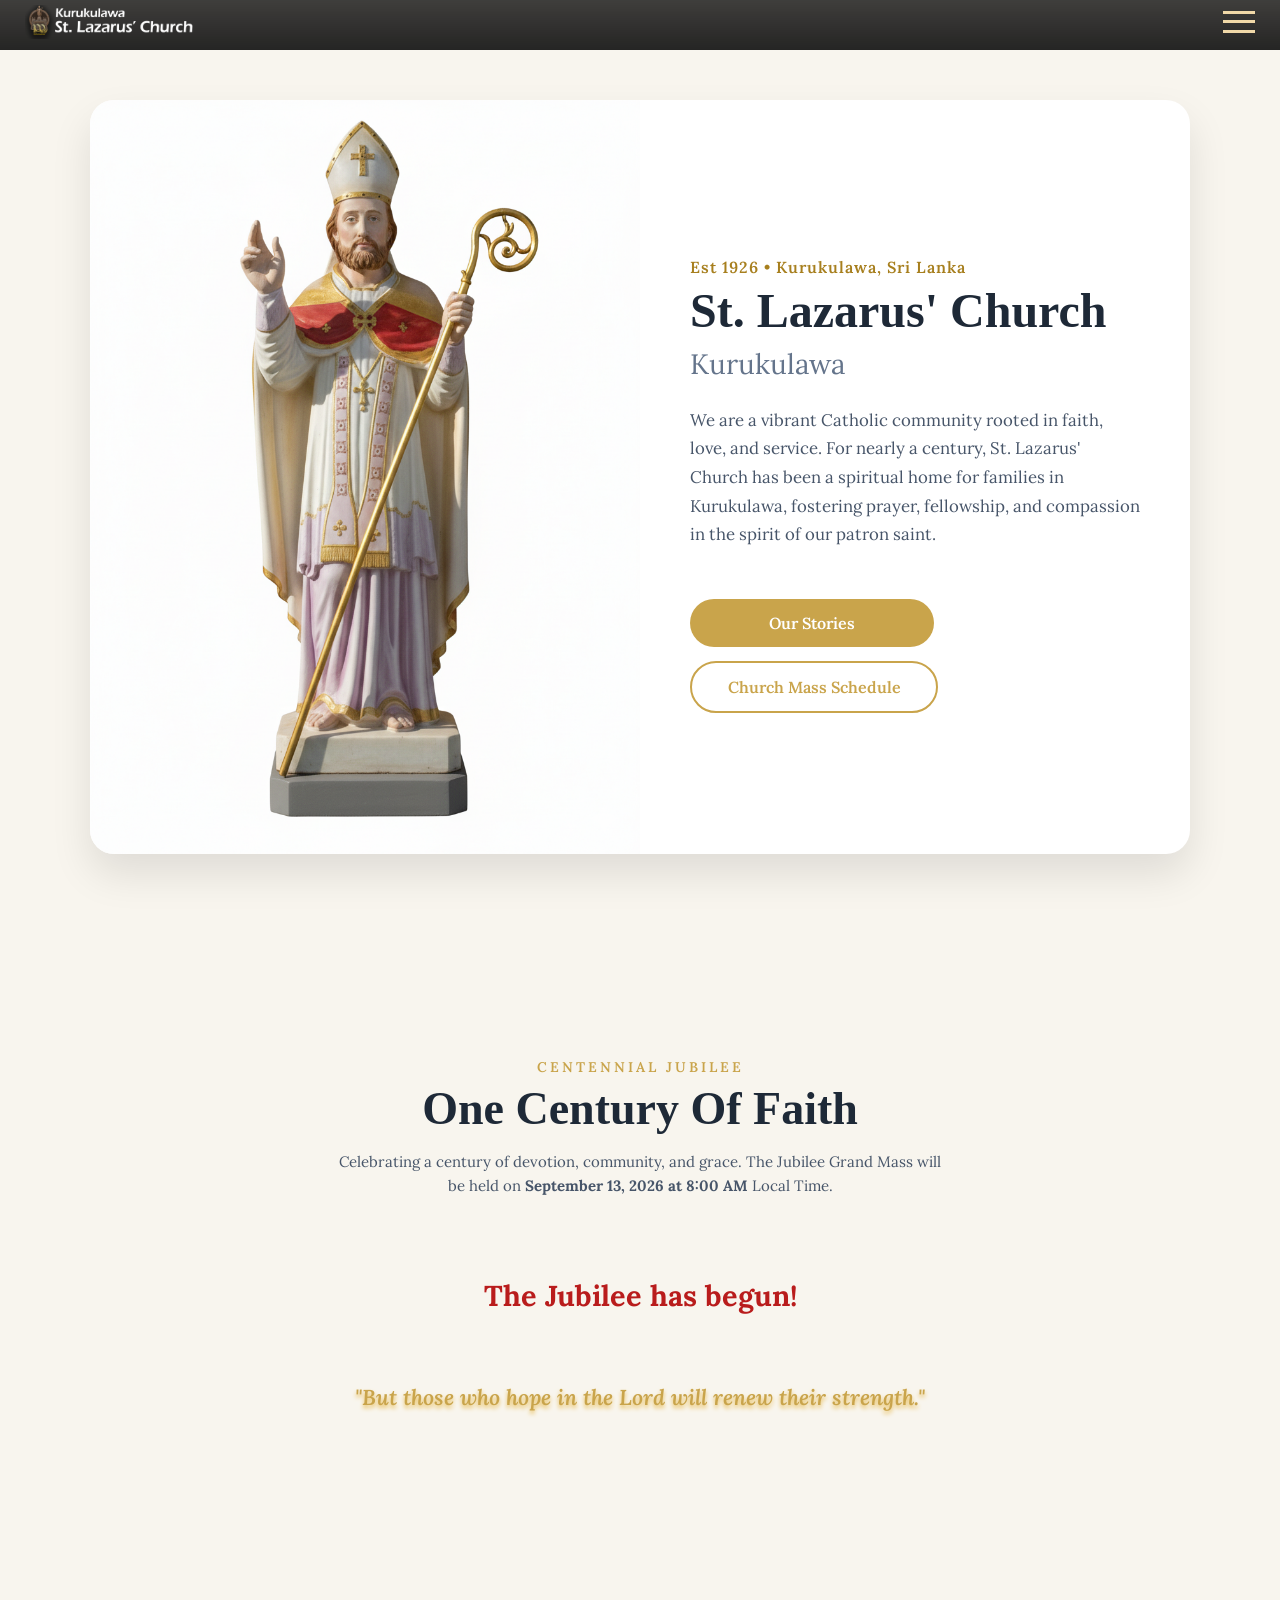
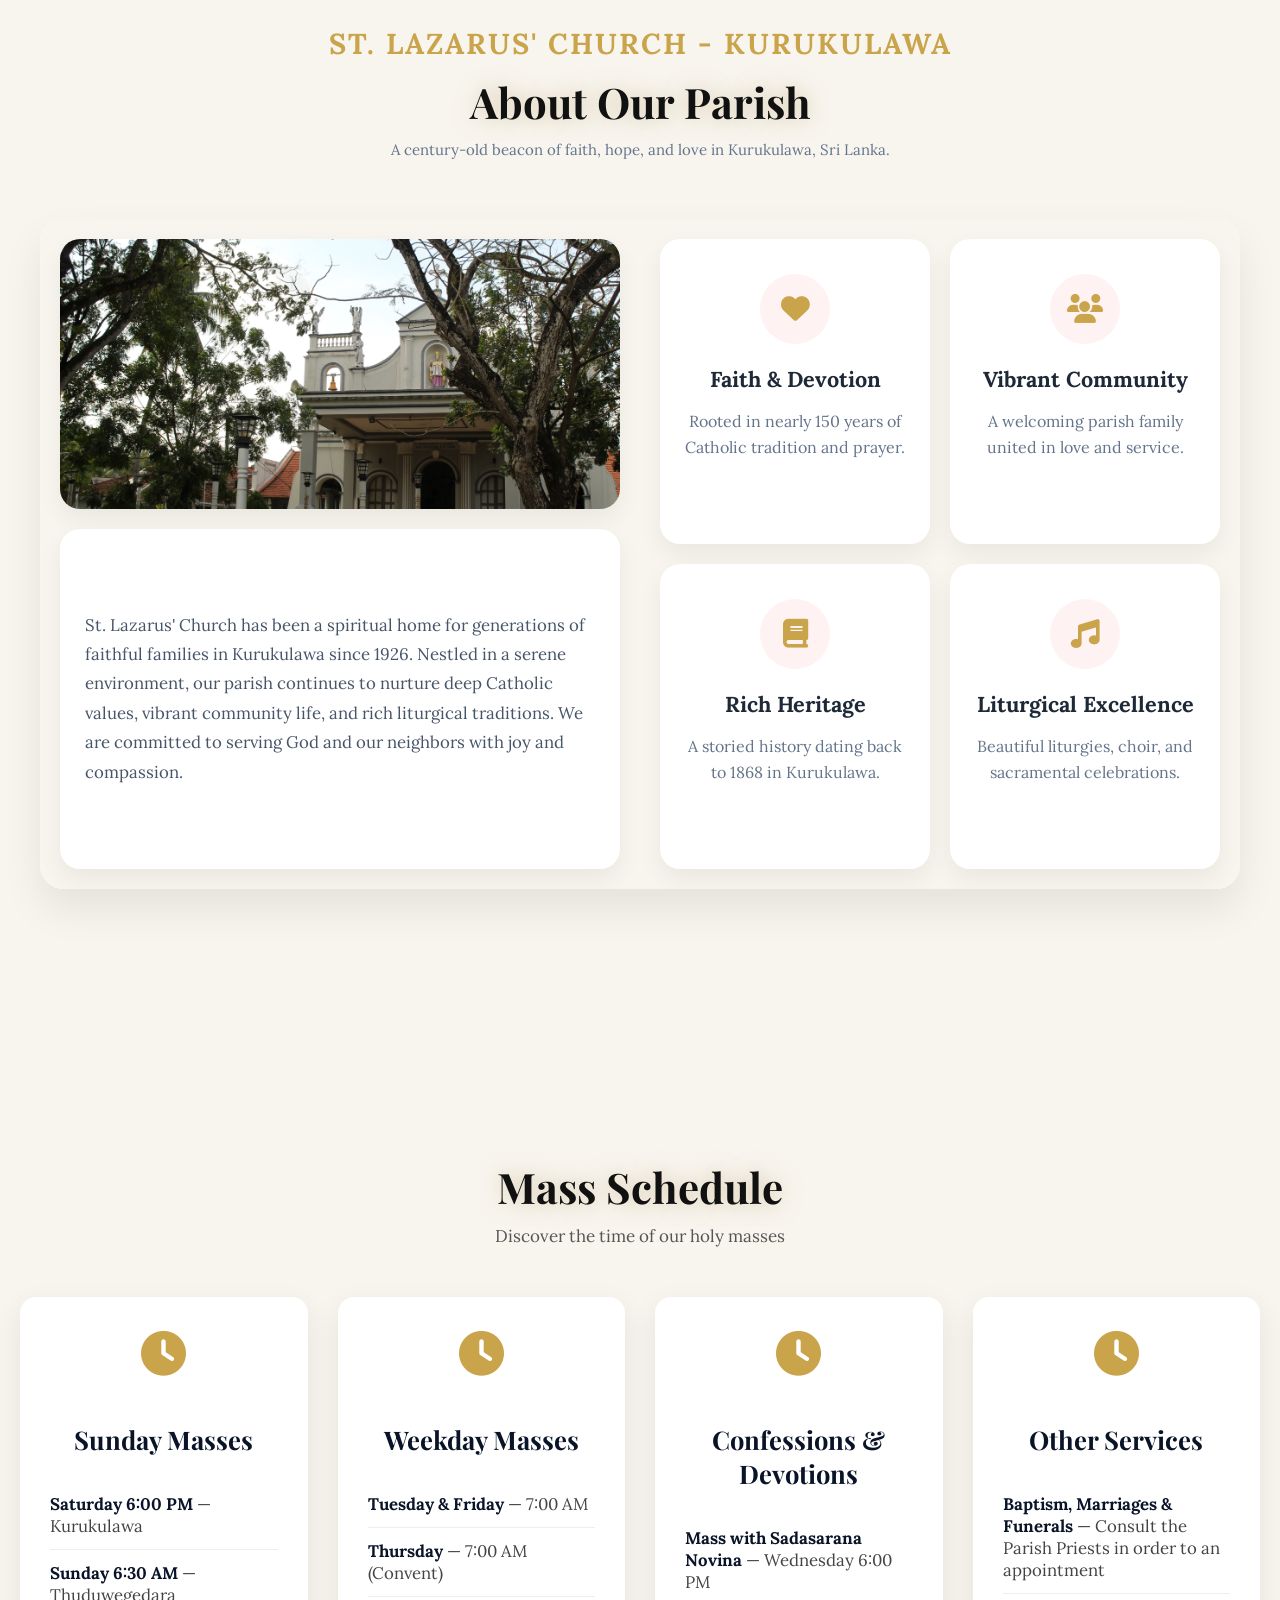
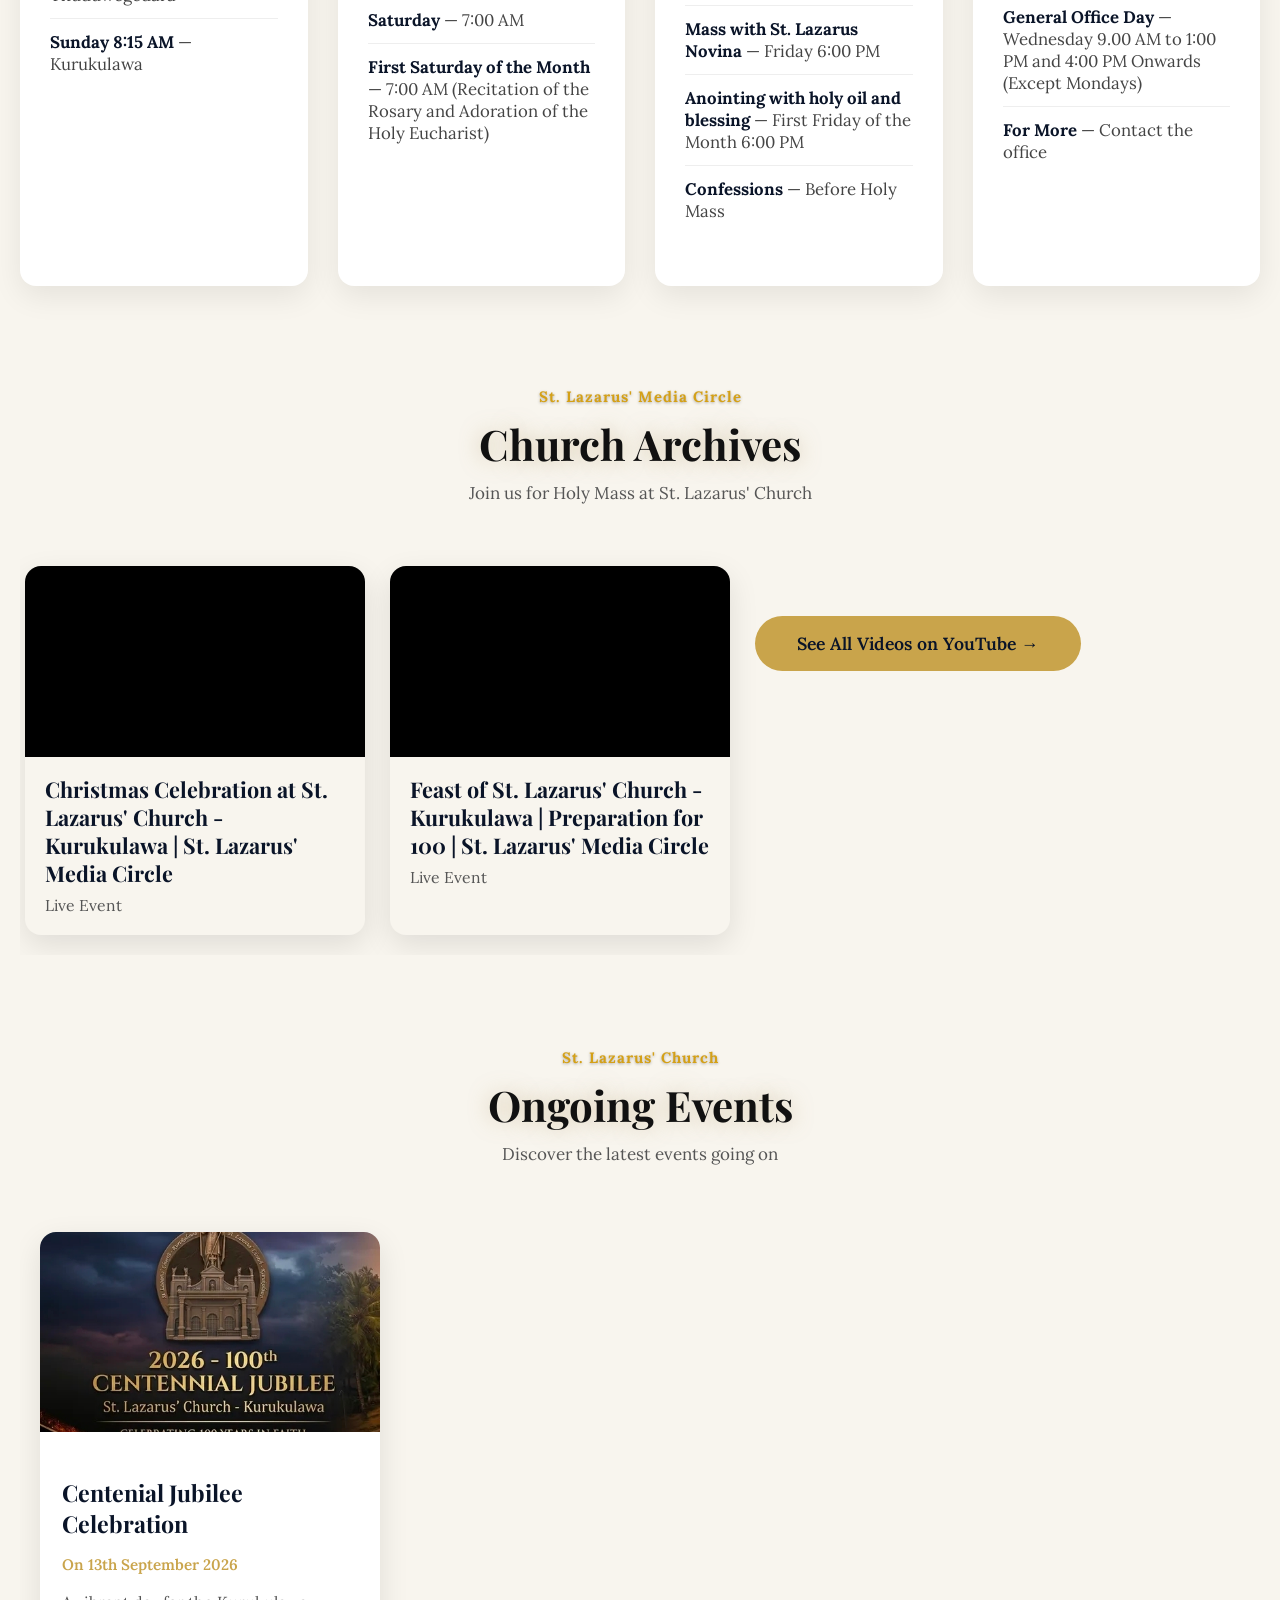
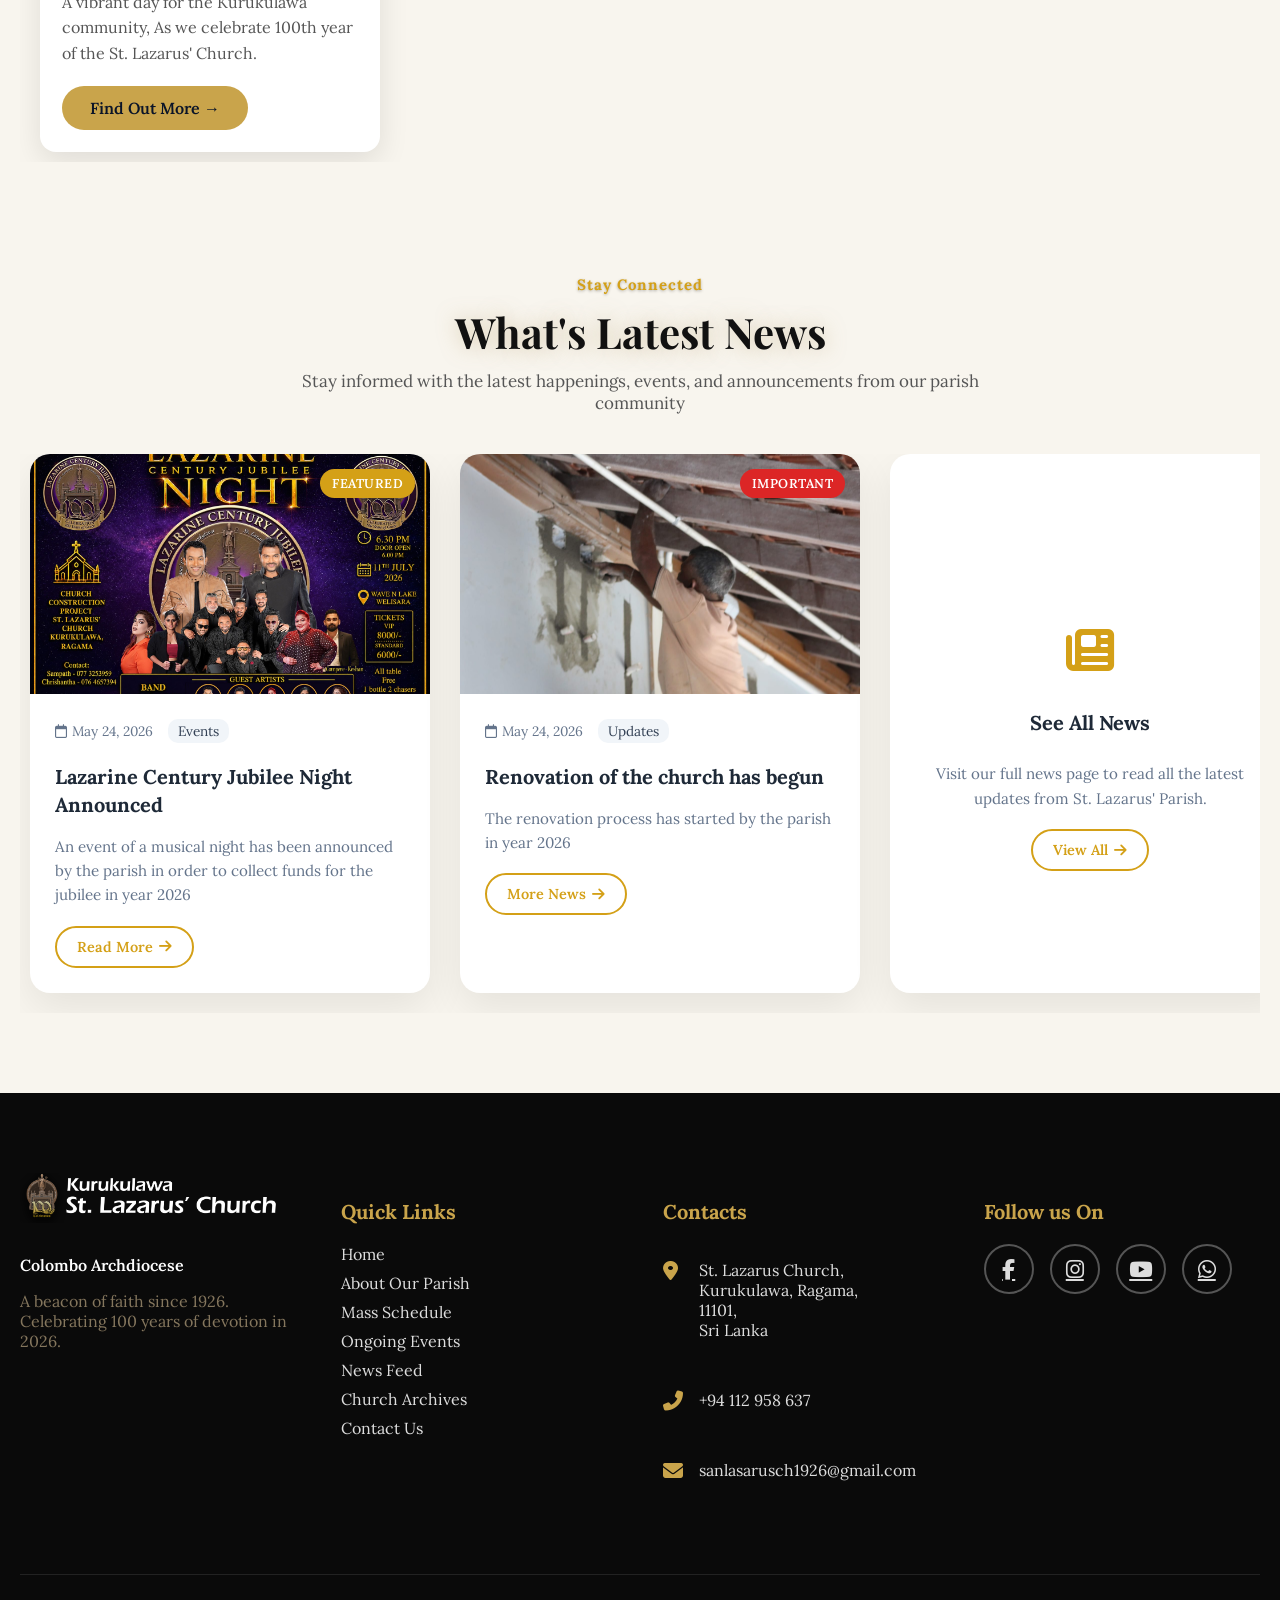
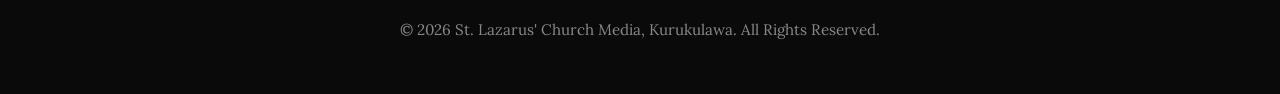
==== index.html @ 4f3ee1c9 "Add files via upload" ====
<!doctype html>
<html lang="en">

<head>
    <meta charset="UTF-8">
    <meta name="viewport" content="width=device-width, initial-scale=1.0">
    <meta name="description"
        content="Catholic parish located in Kurukulawa, Ragama, Sri Lanka, under the Archdiocese of Colombo. Dedicated to St. Lazarus.">
    <title>St. Lazarus' Church - Kurukulawa</title>

    <link rel="stylesheet" href="https://cdnjs.cloudflare.com/ajax/libs/font-awesome/6.6.0/css/all.min.css">
    <link rel="preconnect" href="https://fonts.googleapis.com">
    <link rel="preconnect" href="https://fonts.gstatic.com" crossorigin>
    <link
        href="https://fonts.googleapis.com/css2?family=Playfair+Display:wght@400;500;600;700;800&family=Lora:wght@400;500;600;700&display=swap"
        rel="stylesheet">
    <link href="https://db.onlinewebfonts.com/c/457055c70a9c98aa64002f05d6652edc?family=ITC+Eras+Demi" rel="stylesheet">
    <link rel="stylesheet" href="CSS/essential-style.css">
    <link rel="stylesheet" href="CSS/index-style.css">
    <link rel="stylesheet" href="CSS/countdown-style.css">
    <link rel="icon" type="image/png" href="Assets/Essentials/Jubilee-logo.png">
</head>

<body>
    <!-- HEADER -->
    <div class="heads-up">
        <div class="div1">
            <img src="Assets/Essentials/CLI-logo-b.png" alt="St. Lazarus Church" class="title-logo">
        </div>
        <div class="div2"></div>
        <div class="div3">
            <button class="hamburger" id="hamburger-btn" aria-label="Toggle Menu">
                <span class="bar"></span>
                <span class="bar"></span>
                <span class="bar"></span>
            </button>
        </div>
        <div class="div4"></div>
    </div>

    <!-- MOBILE MENU -->
    <div class="mobile-menu" id="mobile-menu">
        <div class="menu-header">
            <img src="Assets/Essentials/CLI-logo-b.png" alt="St. Lazarus Church" class="menu-logo">
            <button class="close-btn" id="close-btn">X</button>
        </div>

        <nav class="menu-nav">
            <ul>
                <li><a href="index.html">Home</a></li>
                <li><a href="Aww Site Error.html">Jubilee Site</a></li>
                <li><a href="history.html">Our Stories</a></li>
                <li><a href="priests.html">Our Priests</a></li>
                <li><a href="societies.html">Our Societies</a></li>
                <li><a href="gallery.html">Church Gallery</a></li>
                <li><a href="news.html">Church News</a></li>
                <li><a href="contact-us.html">Contact Us</a></li>
                <li><a href="Aww Site Error.html">Comming Soon</a></li>
                <li><a href="Aww Site Error.html">Support Us</a></li>
            </ul>
        </nav>

        <div class="menu-footer">
            <a href="donation.html" class="menu-donate-btn">Donations</a>
        </div>>
    </div>

    <!--=================================Site Introduction===========================-->
    <section class="intro-section">
        <div class="intro-container">

            <div class="intro-card">

                <!-- Image -->
                <div class="intro-image">
                    <img src="Assets/Home/st-laz-of-bethany.jpg" alt="St. Lazarus of Bethany" id="lazarus-image">
                </div>

                <!-- Content -->
                <div class="intro-content">
                    <div class="church-info">
                        <p class="est">Est 1926 • Kurukulawa, Sri Lanka</p>
                        <h1 class="church-name">St. Lazarus' Church</h1>
                        <p class="location">Kurukulawa</p>

                        <div class="description">
                            <p>
                                We are a vibrant Catholic community rooted in faith, love, and service.
                                For nearly a century, St. Lazarus' Church has been a spiritual home for
                                families in Kurukulawa, fostering prayer, fellowship, and compassion in
                                the spirit of our patron saint.
                            </p>
                        </div>

                        <!-- Buttons -->
                        <div class="intro-buttons">
                            <a href="history.html" class="btn primary">Our Stories</a>
                            <a href="#mass-schedule-Time" class="btn secondary">Church Mass Schedule</a>
                        </div>
                    </div>
                </div>
            </div>
        </div>
    </section>

    <!--=================================Index-Jubilee-Countdown===========================-->
    <section class="jubilee-countdown">
        <div class="countdown-container">

            <div class="countdown-header">
                <p class="centennial">CENTENNIAL JUBILEE</p>
                <h2 class="main-title">One Century Of Faith</h2>
                <p class="description">
                    Celebrating a century of devotion, community, and grace.
                    The Jubilee Grand Mass will be held on <strong>September 13, 2026 at 8:00 AM</strong> Local
                    Time.
                </p>
            </div>

            <!-- Countdown -->
            <div class="countdown-timer" id="countdown">
                <div class="time-block">
                    <div class="number" id="days">00</div>
                    <p class="label">Days</p>
                </div>

                <div class="time-block">
                    <div class="number" id="hours">00</div>
                    <p class="label">Hours</p>
                </div>

                <div class="time-block">
                    <div class="number" id="minutes">00</div>
                    <p class="label">Minutes</p>
                </div>

                <div class="time-block">
                    <div class="number" id="seconds">00</div>
                    <p class="label">Seconds</p>
                </div>
            </div>

            <div class="pray-text">
                "But those who hope in the Lord will renew their strength."
            </div>

        </div>
    </section>

    <!--=============================================About Our Church Sector============================-->
    <section class="about-parish">
        <div class="about-container">

            <!-- Section Header -->
            <div class="section-header">
                <h1 class="main-church-title">ST. LAZARUS' CHURCH - KURUKULAWA</h1>
                <h2 class="section-title">About Our Parish</h2>
                <p class="section-desc">
                    A century-old beacon of faith, hope, and love in Kurukulawa, Sri Lanka.
                </p>
            </div>

            <!-- Main Content Card - Reverted to clean layout: image+desc left, 2x2 features right -->
            <div class="main-content-card" id="mainContentCard">
                <!-- Left Column: Image + Description -->
                <div class="about-left-column">
                    <!-- Image -->
                    <div class="about-image">
                        <img src="Assets/Home/About-Our-Parish-main-card.JPG" alt="St. Lazarus' Church Kurukulawa"
                            id="about-image">
                    </div>
                    <!-- Text Content -->
                    <div class="about-text">
                        <p>
                            St. Lazarus' Church has been a spiritual home for generations of faithful families
                            in Kurukulawa since 1926. Nestled in a serene environment, our parish continues to
                            nurture deep Catholic values, vibrant community life, and rich liturgical traditions.
                            We are committed to serving God and our neighbors with joy and compassion.
                        </p>
                    </div>
                </div>

                <!-- Right Column: 2x2 Grid of Feature Cards -->
                <div class="about-features-grid">
                    <div class="feature-card">
                        <div class="icon-circle"><i class="fas fa-heart"></i></div>
                        <h3>Faith & Devotion</h3>
                        <p>Rooted in nearly 150 years of Catholic tradition and prayer.</p>
                    </div>

                    <div class="feature-card">
                        <div class="icon-circle"><i class="fas fa-users"></i></div>
                        <h3>Vibrant Community</h3>
                        <p>A welcoming parish family united in love and service.</p>
                    </div>

                    <div class="feature-card">
                        <div class="icon-circle"><i class="fas fa-book"></i></div>
                        <h3>Rich Heritage</h3>
                        <p>A storied history dating back to 1868 in Kurukulawa.</p>
                    </div>

                    <div class="feature-card">
                        <div class="icon-circle"><i class="fas fa-music"></i></div>
                        <h3>Liturgical Excellence</h3>
                        <p>Beautiful liturgies, choir, and sacramental celebrations.</p>
                    </div>
                </div>
            </div>

        </div>
    </section>

    <!--=========================Mass Schedule Sector==========================-->
    <section class="mass-schedule-title" id="mass-schedule-Time">
        <div class="container">
            <span class="church-name-tag"></span>
            <h2 class="section-title">Mass Schedule</h2>
            <p class="section-subtitle">Discover the time of our holy masses</p>
        </div>
    </section>

    <section class="mass-schedule-section" id="mass-schedule">
        <div class="container">

            <div class="mass-grid">

                <!-- Sunday Masses -->
                <div class="mass-card">
                    <i class="fas fa-clock clock-icon"></i>
                    <h3>Sunday Masses</h3>
                    <ul class="mass-times">
                        <li><strong>Saturday 6:00 PM</strong> — Kurukulawa</li>
                        <li><strong>Sunday 6:30 AM</strong> — Thuduwegedara</li>
                        <li><strong>Sunday 8:15 AM</strong> — Kurukulawa</li>
                    </ul>
                </div>

                <!-- Weekday Masses -->
                <div class="mass-card">
                    <i class="fas fa-clock clock-icon"></i>
                    <h3>Weekday Masses</h3>
                    <ul class="mass-times">
                        <li><strong>Tuesday & Friday</strong> — 7:00 AM</li>
                        <li><strong>Thursday</strong> — 7:00 AM (Convent)</li>
                        <li><strong>Saturday</strong> — 7:00 AM </li>
                        <li><strong>First Saturday of the Month</strong> — 7:00 AM (Recitation of the Rosary and Adoration of the Holy Eucharist)</li>

                    </ul>
                </div>

                <!-- Confessions -->
                <div class="mass-card">
                    <i class="fas fa-clock clock-icon"></i>
                    <h3>Confessions &amp; Devotions</h3>
                    <ul class="mass-times">
                        <li><strong>Mass with Sadasarana Novina</strong> — Wednesday 6:00 PM</li>
                        <li><strong>Mass with St. Lazarus Novina</strong> — Friday 6:00 PM</li>
                        <li><strong>Anointing with holy oil and blessing</strong> — First Friday of the Month 6:00 PM</li>
                        <li><strong>Confessions</strong> — Before Holy Mass</li>
                    
                    </ul>
                </div>

                <!-- Other Services -->
                <div class="mass-card">
                    <i class="fas fa-clock clock-icon"></i>
                    <h3>Other Services</h3>
                    <ul class="mass-times">
                        <li><strong>Baptism, Marriages & Funerals</strong> — Consult the Parish Priests in order to an appointment</li>
                        <li><strong>General Office Day</strong> — Wednesday 9.00 AM to 1:00 PM and 4:00 PM Onwards (Except Mondays)</li>
                        <li><strong>For More</strong> — Contact the office</li>
                    </ul>
                </div>

            </div>
        </div>
    </section>


    <!--=========================Church Archives Sector==========================-->
    <section class="mass-media-archive" id="Media-Archive">
        <div class="container">
            <span class="lazmedia-brand">St. Lazarus' Media Circle</span>
            <h2 class="section-title">Church Archives</h2>
            <p class="section-subtitle">Join us for Holy Mass at St. Lazarus' Church</p>
        </div>
    </section>

    <section class="archives-section" id="church-archive-s">
        <div class="container">

            <div class="video-scroll-container">
                <div class="video-grid">

                    <!-- Video 1 -->
                    <div class="video-card">
                        <div class="video-wrapper">
                            <iframe width="875" height="492" src="https://www.youtube.com/embed/tgWaxam6G78"
                                title="Christmas Celebration at St. Lazarus&#39; Church - Kurukulawa | St. Lazarus&#39; Media Circle"
                                frameborder="0"
                                allow="accelerometer; autoplay; clipboard-write; encrypted-media; gyroscope; picture-in-picture; web-share"
                                referrerpolicy="strict-origin-when-cross-origin" allowfullscreen></iframe>
                        </div>
                        <h4>Christmas Celebration at St. Lazarus' Church - Kurukulawa | St. Lazarus' Media
                            Circle</h4>
                        <p>Live Event</p>
                    </div>

                    <!-- Video 2 -->
                    <div class="video-card">
                        <div class="video-wrapper">
                            <iframe width="875" height="492" src="https://www.youtube.com/embed/wFmhs3otKvM"
                                title="Feast of St. Lazarus&#39; Church - Kurukulawa | Preparation for 100 | St. Lazarus&#39; Media Circle"
                                frameborder="0"
                                allow="accelerometer; autoplay; clipboard-write; encrypted-media; gyroscope; picture-in-picture; web-share"
                                referrerpolicy="strict-origin-when-cross-origin" allowfullscreen></iframe>
                        </div>
                        <h4>Feast of St. Lazarus' Church - Kurukulawa | Preparation for 100 | St. Lazarus' Media
                            Circle
                        </h4>
                        <p>Live Event</p>
                    </div>

                    <div class="view-all-btn-container">
                        <a href="https://www.youtube.com/@SLC-x3f" target="_blank" class="view-all-btn">
                            See All Videos on YouTube →
                        </a>
                    </div>
                </div>
            </div>
        </div>
    </section>


    <!--=========================Ongoing Events Sector==========================-->
    <section class="ongoin-events" id="ongoin-events">
        <div class="container">
            <span class="church-wo-name">St. Lazarus' Church</span>
            <h2 class="section-title">Ongoing Events</h2>
            <p class="section-subtitle">Discover the latest events going on</p>
        </div>
    </section>

    <section class="events-section" id="what's-on">
        <div class="container">

            <div class="events-scroll-container">
                <div class="events-grid">

                    <!-- Event Card 1 -->
                    <div class="event-card">
                        <div class="event-image">
                            <img src="Assets/Home/Events/Jubilee-Event-Thump.jpeg" alt="Event Poster">
                        </div>
                        <div class="event-content">
                            <h3>Centenial Jubilee Celebration</h3>
                            <p class="event-date">On 13th September 2026</p>
                            <p class="event-desc">A vibrant day for the Kurukulawa community, As we celebrate
                                100th year
                                of the St. Lazarus' Church.</p>
                            <a href="Aww Site Error.html" class="event-btn">Find Out More →</a>
                        </div>
                    </div>

                </div>
            </div>
        </div>
    </section>


    <!--=========================News Feed Sector==========================-->
    <section class="news-feed" id="ongoin-news">
        <div class="container">
            <span class="since-when">Stay Connected</span>
            <h2 class="section-title">What's Latest News</h2>
            <p class="section-subtitle">Stay informed with the latest happenings, events, and announcements from our
                parish community</p>
        </div>
    </section>

    <section class="news-section">
        <div class="container">

            <div class="news-scroll-container">
                <div class="news-grid">

                    <!-- News Card 1 -->
                    <div class="news-card">
                        <div class="news-image">
                            <img src="Assets/Home/News/NewsOne.jpeg" alt="Lazarine Century Jubilee Night">
                            <span class="news-badge">Featured</span>
                        </div>
                        <div class="news-content">
                            <div class="news-meta">
                                <span class="news-date"><i class="far fa-calendar"></i> May 24, 2026</span>
                                <span class="news-category">Events</span>
                            </div>
                            <h3>Lazarine Century Jubilee Night Announced</h3>
                            <p>An event of a musical night has been announced by the parish in order to collect funds
                                for the jubilee in year 2026</p>
                            <a href="news.html" class="read-more-btn">
                                <span>Read More</span>
                                <i class="fas fa-arrow-right"></i>
                            </a>
                        </div>
                    </div>

                    <!-- News Card 2 -->
                    <div class="news-card">
                        <div class="news-image">
                            <img src="Assets/Home/News/NewsTwo.jpeg" alt="Lazarine Century Jubilee Night">
                            <span class="news-badge important">Important</span>
                        </div>
                        <div class="news-content">
                            <div class="news-meta">
                                <span class="news-date"><i class="far fa-calendar"></i> May 24, 2026</span>
                                <span class="news-category">Updates</span>
                            </div>
                            <h3>Renovation of the church has begun</h3>
                            <p>The renovation process has started by the parish in year 2026</p>
                            <a href="news.html" class="read-more-btn">
                                <span>More News</span>
                                <i class="fas fa-arrow-right"></i>
                            </a>
                        </div>
                    </div>

                    <!-- View All News Card -->
                    <div class="news-card">
                        <div class="news-content"
                            style="height: 100%; display: flex; flex-direction: column; justify-content: center; align-items: center; text-align: center;">
                            <i class="fas fa-newspaper"
                                style="font-size: 3rem; color: #d4a017; margin-bottom: 15px;"></i>
                            <h3>See All News</h3>
                            <p>Visit our full news page to read all the latest updates from St. Lazarus' Parish.</p>
                            <a href="news.html" class="read-more-btn">
                                <span>View All</span>
                                <i class="fas fa-arrow-right"></i>
                            </a>
                        </div>
                    </div>

                </div>
            </div>
        </div>
    </section>

    <!-- Footer -->
    <footer class="main-footer">
        <div class="container">
            <div class="footer-grid">

                <!-- Column 1: Logo -->
                <div class="footer-col">
                    <img src="Assets/Essentials/CLI-logo-b.png" alt="St. Lazarus Church" class="footer-logo">
                    <p class="arch-ds-style">Colombo Archdiocese</p>
                    <p class="footcol1-desc">A beacon of faith since 1926. Celebrating 100 years of devotion in
                        2026.
                    </p>
                </div>

                <!-- Column 2: Quick Links -->
                <div class="footer-col">
                    <h4>Quick Links</h4>
                    <ul>
                        <li><a href="#home-sweet-home">Home</a></li>
                        <li><a href="about.html">About Our Parish</a></li>
                        <li><a href="#mass-schedule">Mass Schedule</a></li>
                        <li><a href="#what's-on">Ongoing Events</a></li>
                        <li><a href="news.html">News Feed</a></li>
                        <li><a href="#church-archive-s">Church Archives</a></li>
                        <li><a href="contact.html">Contact Us</a></li>
                    </ul>
                </div>

                <!-- Column 3: Contact Info -->
                <div class="footer-col">
                    <h4>Contacts</h4>
                    <div class="contact-item">
                        <i class="fas fa-map-marker-alt"></i>
                        <p>St. Lazarus Church,<br>Kurukulawa, Ragama,<br>11101,<br> Sri Lanka</p>
                    </div>
                    <div class="contact-item">
                        <i class="fas fa-phone-alt"></i>
                        <p>+94 112 958 637</p>
                    </div>
                    <div class="contact-item">
                        <i class="fas fa-envelope"></i>
                        <p>sanlasarusch1926@gmail.com</p>
                    </div>
                </div>

                <!-- Column 4: Social Media -->
                <div class="footer-col">
                    <h4>Follow us On</h4>
                    <div class="social-icons">
                        <a href="https://www.facebook.com/share/1Ct8vRTfdm/" target="_blank"><i
                                class="fab fa-facebook-f"></i></a>
                        <a href="https://www.instagram.com/lazmedia_1926?igsh=aGY2OTF1b3FpdWQ2" target="_blank"><i
                                class="fab fa-instagram"></i></a>
                        <a href="https://youtube.com/@slc-x3f?si=l3OjjDi_9ATM761b" target="_blank"><i
                                class="fab fa-youtube"></i></a>
                        <a href="https://whatsapp.com/channel/0029Valq95l0LKZMp50Chm3d" target="_blank"><i class="fab fa-whatsapp"></i></a>
                    </div>
                </div>

            </div>
        </div>

        <!-- Rule of Copyright -->
        <div class="footer-bottom">
            <p>© 2026 St. Lazarus' Church Media, Kurukulawa. All Rights Reserved.</p>
        </div>
    </footer>

    <script src="JS/essential-script.js"></script>
    <script src="JS/index-script.js"></script>
    <script src="JS/countdown-script.js"></script>
    <script src="JS/about-sector-script.js"></script>
    <script src="JS/news-animation-script.js"></script>
</body>

</html>
---- CSS/essential-style.css ----
body {
    background-color: rgb(248 245 238);
    margin: 0;
    font-family: 'Lora', Georgia, 'Times New Roman', Times, serif;
}

/* ====================== Header (Fixed Mobile View) ====================== */
/* Header */
.heads-up {
    display: grid;
    grid-template-columns: repeat(5, 1fr);
    grid-template-rows: repeat(5, 1fr);
    height: 50px;
    margin: 0;
    background-image: linear-gradient(rgba(0, 0, 0, 0.75), rgba(0, 0, 0, 0.85)),
        url('https://imgs.search.brave.com/mEktM9IE94CvjgVMGuutGG34_juJskVZyfnBkmfH_3o/rs:fit:500:0:1:0/g:ce/aHR0cHM6Ly9tZWRpYS5nZXR0eWltYWdlcy5jb20vaWQvNTg0NjgxODQyL3Bob3RvL3RoZS1nb2xkZW4taG91ci5qcGc_cz02MTJ4NjEyJnc9MCZrPTIwJmM9V2ZPdFl4TXJrekVlOU1jV3E3QUp6WF9TdjBPLTJWaG9PTlVpQXhWUlJraz0');
    background-size: cover;
    background-position: center;
    position: fixed;
    top: 0;
    width: 100%;
    z-index: 1000;
}

.div1 {
    grid-area: 1 / 1 / 2 / 4;
    display: flex;
    align-items: center;
    padding-left: 25px;
}

.div3 {
    grid-area: 1 / 5 / 2 / 6;
    display: flex;
    align-items: center;
    justify-content: flex-end;
    padding-right: 25px;
}

/* Logo */
.title-logo {
    width: 170px;
    height: 44px;
    object-fit: contain;
}

/* Hamburger Button */
.hamburger {
    display: flex;
    flex-direction: column;
    justify-content: space-around;
    width: 32px;
    height: 28px;
    background: none;
    border: none;
    cursor: pointer;
    padding: 0;
}

.bar {
    width: 100%;
    height: 3px;
    background-color: #f0d8a8;
    transition: all 0.4s ease;
}

/* Hamburger Animation */
.hamburger.active .bar:nth-child(1) {
    transform: rotate(45deg) translate(6px, 6px);
}

.hamburger.active .bar:nth-child(2) {
    opacity: 0;
}

.hamburger.active .bar:nth-child(3) {
    transform: rotate(-45deg) translate(6px, -6px);
}

/* Mobile Menu */
.mobile-menu {
    position: fixed;
    top: 0;
    left: 0;
    width: 100%;
    height: 100vh;
    background: rgba(10, 20, 40, 0.98);
    transform: translateY(-100%);
    transition: transform 0.5s cubic-bezier(0.4, 0, 0.2, 1);
    z-index: 2000;
    overflow-y: auto;
    display: flex;
    flex-direction: column;
}

.mobile-menu.active {
    transform: translateY(0);
}

.menu-header {
    display: flex;
    justify-content: space-between;
    align-items: center;
    padding: 20px 25px;
    border-bottom: 1px solid rgba(201, 164, 75, 0.3);
}

.menu-logo {
    height: 50px;
    width: auto;
}

.close-btn {
    background: none;
    border: none;
    color: #f0d8a8;
    font-size: 32px;
    cursor: pointer;
    padding: 5px;
}

.menu-nav {
    flex: 1;
    padding: 30px 25px;
}

.menu-nav ul {
    list-style: none;
    padding: 0;
}

.menu-nav li {
    margin-bottom: 8px;
}

.menu-nav a {
    color: #f0d8a8;
    text-decoration: none;
    font-size: 1.35rem;
    font-weight: 500;
    padding: 14px 0;
    display: block;
    border-bottom: 1px solid rgba(255, 255, 255, 0.1);
    transition: color 0.3s;
}

.menu-nav a:hover {
    color: #c9a44b;
}

.menu-footer {
    padding: 25px;
    border-top: 1px solid rgba(201, 164, 75, 0.3);
}

.menu-donate-btn {
    display: block;
    background: #c9a44b;
    color: #0a1428;
    text-align: center;
    padding: 16px;
    border-radius: 50px;
    text-decoration: none;
    font-weight: 600;
    font-size: 1.1rem;
}

/* Responsive */
@media (max-width: 768px) {
    .hamburger {
        display: flex;
    }
}

/* ====================== FOOTER (Fixed Mobile View) ====================== */
.main-footer {
    background: #0a0a0a;
    color: #ddd;
    padding: 80px 20px 40px;
}

.footcol1-desc {
    color: #e5cc9e8f;
}

.arch-ds-style {
    color: #ffffff;
    font-weight: 600;
}

.footer-grid {
    display: grid;
    grid-template-columns: repeat(auto-fit, minmax(220px, 1fr));
    gap: 45px;
    max-width: 1280px;
    margin: 0 auto;
}

.footer-col h4 {
    color: #c9a44b;
    margin-bottom: 20px;
    font-size: 1.25rem;
}

.footer-col h3 {
    color: rgba(255, 255, 255, 0.103);
    margin: 12px 0 8px;
    font-family: 'Playfair Display', serif;
}

.footer-logo {
    height: 50px;
    width: 260px;
    margin-bottom: 12px;
}

/* Contact Items */
.contact-item {
    display: flex;
    align-items: flex-start;
    gap: 12px;
    margin-bottom: 18px;
}

.contact-item i {
    color: #c9a44b;
    font-size: 1.25rem;
    margin-top: 17px;
    min-width: 24px;
}

/* Quick Links */
.footer-col ul {
    list-style: none;
    padding: 0;
}

.footer-col ul li {
    margin-bottom: 9px;
}

.footer-col ul a {
    color: #ddd;
    text-decoration: none;
    transition: color 0.3s;
}

.footer-col ul a:hover {
    color: #c9a44b;
}

/* Social Icons */
.social-icons {
    display: flex;
    gap: 16px;
    margin-top: 10px;
}

.social-icons a {
    display: flex;
    align-items: center;
    justify-content: center;
    width: 46px;
    height: 46px;
    border: 2px solid #555;
    border-radius: 50%;
    color: #ddd;
    font-size: 1.3rem;
    transition: all 0.4s;
}

.social-icons a:hover {
    background: #c9a44b;
    color: #0a0a0a;
    border-color: #c9a44b;
}

/* Bottom Bar */
.footer-bottom {
    border-top: 1px solid #222;
    text-align: center;
    padding-top: 30px;
    margin-top: 60px;
    color: #888;
    font-size: 0.95rem;
}

/* ==================== MOBILE FIX ==================== */
@media (max-width: 768px) {
    .footer-grid {
        grid-template-columns: 1fr;
        /* Single column on mobile */
        gap: 50px;
        text-align: center;
    }

    .contact-item {
        justify-content: center;
    }

    .social-icons {
        justify-content: center;
    }

    .footer-logo {
        margin: 0 auto 15px;
    }
}
---- CSS/index-style.css ----
/* Fonts - Playfair Display for headings, Lora for body (already imported in HTML) */

/* ==================== INTRODUCTION SECTION ==================== */
.intro-section {
    padding: 100px 20px;
    background: #f8f5ee;
    position: relative;
    overflow: hidden;
}

.intro-container {
    max-width: 1100px;
    margin: 0 auto;
}

.intro-card {
    background: white;
    border-radius: 24px;
    box-shadow: 0 20px 40px rgba(0, 0, 0, 0.1);
    overflow: hidden;
    display: grid;
    grid-template-columns: 1fr 1fr;
    gap: 0;
    opacity: 0;
    transform: translateY(60px);
    transition: all 1.2s cubic-bezier(0.25, 0.1, 0.25, 1);
}

/* Animation Trigger */
.intro-card.visible {
    opacity: 1;
    transform: translateY(0);
}

/* Image */
.intro-image {
    position: relative;
}

.intro-image img {
    width: 100%;
    height: 100%;
    object-fit: cover;
    display: block;
}

/* Content */
.intro-content {
    padding: 60px 50px;
    display: flex;
    align-items: center;
}

.church-info {
    width: 100%;
}

.est {
    color: #a77f1e;
    font-weight: 600;
    letter-spacing: 1px;
    margin-bottom: 8px;
}

.church-name {
    font-family: 'ITC Eras Demi';
    font-size: 48px;
    font-weight: 700;
    color: #1e2937;
    line-height: 1.1;
    margin-top: 0;
    margin-bottom: 8px;
}

.location {
    margin-top: 0;
    font-size: 28px;
    color: #64748b;
    margin-bottom: 24px;
}

.description p {
    color: #475569;
    line-height: 1.7;
    font-size: 1.05rem;
    margin-bottom: 32px;
}

/* Buttons */
.intro-buttons {
    display: flex;
    flex-wrap: wrap;
    gap: 14px;
}

.btn {
    padding: 14px 32px;
    border-radius: 50px;
    font-weight: 600;
    text-decoration: none;
    transition: all 0.3s ease;
    display: inline-flex;
    align-items: center;
    justify-content: center;
    min-width: 180px;
}

.btn.primary {
    background: #c9a44b;
    color: white;
}

.btn.primary:hover {
    background: #991b1b;
    transform: translateY(-3px);
}

.btn.secondary {
    background: transparent;
    color: #c9a44b;
    border: 2px solid #c9a44b;
}

.btn.secondary:hover {
    background: #b91c1c;
    color: white;
}

/* ============= RESPONSIVE ============= */
@media (max-width: 992px) {
    .intro-card {
        grid-template-columns: 1fr;
    }

    .intro-image {
        height: auto;
        max-height: 600px;
    }

    .intro-image img {
        height: auto;
        object-fit: contain;
    }

    .intro-content {
        padding: 50px 30px;
    }

    .church-name {
        margin-top: 0;
        font-size: 36px;
    }
}

@media (max-width: 600px) {
    .intro-section {
        padding: 80px 15px;
    }

    .intro-content {
        padding: 45px 25px;
    }

    .btn {
        min-width: 80%;
    }
}


/* ==================== ABOUT OUR PARISH SECTION ==================== */
.about-parish {
    padding: 100px 20px;
    background: #f8f5ee;
    position: relative;
}

.about-container {
    max-width: 1200px;
    margin: 0 auto;
}

/* Header */
.section-header {
    text-align: center;
    margin-bottom: 60px;
}

.main-church-title {
    font-size: 1.8rem;
    font-weight: 700;
    color: #c9a44b;
    letter-spacing: 2px;
    margin-bottom: 12px;
    text-transform: uppercase;
}



.section-title {
    font-family: 'Playfair Display', Georgia, 'Times New Roman', Times, serif;
    font-size: 48px;
    font-weight: 700;
    color: #1e2937;
    margin-bottom: 12px;
    margin-top: 0;
    text-shadow: 0px 4px 15px #c9a44b;
}

.section-desc {
    font-size: 15px;
    color: #64748b;
    max-width: 600px;
    margin: 0 auto;
}

/* Main Content Card - Clean layout: left=image+desc, right=2x2 features */
.main-content-card {
    background: white;
    border-radius: 24px;
    box-shadow: 0 20px 40px rgba(0, 0, 0, 0.08);
    overflow: hidden;
    display: grid;
    grid-template-columns: 1fr 1fr;
    gap: 0;
    margin-bottom: 80px;
    opacity: 0;
    transform: translateY(60px);
    transition: all 1.2s cubic-bezier(0.25, 0.1, 0.25, 1);
}

.main-content-card.visible {
    opacity: 1;
    transform: translateY(0);
}

/* Left Column: Featured image card + description card stacked vertically */
.about-left-column {
    display: flex;
    flex-direction: column;
    height: 100%;
    overflow: hidden;
    gap: 20px;
    padding: 20px;
    background: #f8f5ee;
}

.about-image {
    background: white;
    border-radius: 20px;
    box-shadow: 0 10px 25px rgba(0, 0, 0, 0.06);
    overflow: hidden;
    transition: transform 0.3s ease, box-shadow 0.3s ease;
    opacity: 0;
    transform: translateX(-30px);
    transition: all 0.8s cubic-bezier(0.25, 0.1, 0.25, 1);
}

.about-image:hover {
    transform: translateY(-8px);
    box-shadow: 0 20px 35px rgba(185, 28, 28, 0.12);
}

.about-image img {
    width: 100%;
    height: 270px;
    object-fit: cover;
    object-position: center;
    display: block;
}

.main-content-card.visible .about-image {
    opacity: 1;
    transform: translateX(0);
}

.about-text {
    background: white;
    padding: 35px 25px;
    border-radius: 20px;
    box-shadow: 0 10px 25px rgba(0, 0, 0, 0.06);
    display: flex;
    align-items: center;
    height: 270px;
    transition: transform 0.3s ease, box-shadow 0.3s ease;
    opacity: 0;
    transform: translateX(-30px);
    transition: all 0.8s cubic-bezier(0.25, 0.1, 0.25, 1) 0.2s;
}

.about-text:hover {
    transform: translateY(-8px);
    box-shadow: 0 20px 35px rgba(185, 28, 28, 0.12);
}

.main-content-card.visible .about-text {
    opacity: 1;
    transform: translateX(0);
}

.about-text p {
    font-size: 1.05rem;
    line-height: 1.75;
    color: #475569;
    margin: 0;
}



/* Right Column: 2x2 Grid of Feature Cards */
.about-features-grid {
    display: grid;
    grid-template-columns: 1fr 1fr;
    grid-template-rows: 1fr 1fr;
    gap: 20px;
    padding: 20px;
    background: #f8f5ee;
}

/* Staggered animations for feature cards */
.about-features-grid .feature-card:nth-child(1) {
    opacity: 0;
    transform: translateX(30px);
    transition: all 0.8s cubic-bezier(0.25, 0.1, 0.25, 1) 0.3s;
}

.about-features-grid .feature-card:nth-child(2) {
    opacity: 0;
    transform: translateX(30px);
    transition: all 0.8s cubic-bezier(0.25, 0.1, 0.25, 1) 0.4s;
}

.about-features-grid .feature-card:nth-child(3) {
    opacity: 0;
    transform: translateX(30px);
    transition: all 0.8s cubic-bezier(0.25, 0.1, 0.25, 1) 0.5s;
}

.about-features-grid .feature-card:nth-child(4) {
    opacity: 0;
    transform: translateX(30px);
    transition: all 0.8s cubic-bezier(0.25, 0.1, 0.25, 1) 0.6s;
}

.main-content-card.visible .about-features-grid .feature-card {
    opacity: 1;
    transform: translateX(0);
}

/* Features Grid - original kept for other sections if needed */
.features-grid {
    display: grid;
    grid-template-columns: repeat(auto-fit, minmax(260px, 1fr));
    gap: 24px;
}

.feature-card {
    background: white;
    padding: 35px 25px;
    border-radius: 20px;
    text-align: center;
    box-shadow: 0 10px 25px rgba(0, 0, 0, 0.06);
    transition: transform 0.3s ease, box-shadow 0.3s ease;
}

.feature-card:hover {
    transform: translateY(-8px);
    box-shadow: 0 20px 35px rgba(185, 28, 28, 0.12);
}

.icon-circle {
    width: 70px;
    height: 70px;
    background: #fef2f2;
    color: #c9a44b;
    border-radius: 50%;
    display: flex;
    align-items: center;
    justify-content: center;
    font-size: 1.8rem;
    margin: 0 auto 20px;
}

.feature-card h3 {
    font-size: 1.35rem;
    color: #1e2937;
    margin-bottom: 12px;
}

.feature-card p {
    color: #64748b;
    line-height: 1.6;
}

/* Responsive */
@media (max-width: 992px) {
    .main-content-card {
        grid-template-columns: 1fr;
    }
    
    .about-left-column,
    .about-features-grid {
        padding: 18px;
        gap: 16px;
    }
    
    .about-image img {
        height: 300px;
    }
    
    .about-features-grid {
        grid-template-columns: 1fr 1fr;
    }
    
    /* Mobile: all elements fade up instead of sideways */
    .about-image,
    .about-text,
    .about-features-grid .feature-card {
        transform: translateY(30px) !important;
    }
    
    .main-content-card.visible .about-image,
    .main-content-card.visible .about-text,
    .main-content-card.visible .about-features-grid .feature-card {
        transform: translateY(0) !important;
    }

    .about-text {
        padding: 35px 30px;
    }
}

@media (max-width: 600px) {
    .about-parish {
        padding: 80px 15px;
    }

    .main-church-title {
        font-size: 15px;
    }

    .section-title {
        font-family: 'Playfair Display', Georgia, 'Times New Roman', Times, serif;
        font-size: 39px;
        margin-top: 0;
        text-shadow: 0px 4px 15px #c9a44b;
    }
}


/* ==================== MASS SCHEDULE SECTION ==================== */
.mass-schedule-title {
    padding: 80px 20px 30px;
    background: #f8f5ee;
    text-align: center;
}

.church-name-tag {
    font-weight: bold;
    color: #d4a017;
    text-shadow: 0px 1px 3px rgba(0, 0, 0, 0.3);
    font-size: 15px;
    letter-spacing: 1px;
}

.section-title {
    margin-top: 10px;
    margin-bottom: 10px;
    font-size: 42px;
    font-weight: 700;
    font-family: 'Playfair Display', Georgia, 'Times New Roman', Times, serif;
    text-shadow: 0px 6px 4px rgb(187 161 107 / 77%);
}

.section-subtitle {
    color: #555;
    font-size: 17px;
    margin-bottom: 50px;
}

.mass-schedule-section {
    padding: 20px 20px;
    background: #f8f5ee;
}

.mass-grid {
    display: grid;
    grid-template-columns: repeat(auto-fit, minmax(280px, 1fr));
    gap: 30px;
    max-width: 1280px;
    margin: 0 auto;
}

.mass-card {
    background: white;
    border-radius: 16px;
    padding: 35px 30px;
    box-shadow: 0 10px 30px rgba(0, 0, 0, 0.08);
    transition: transform 0.3s ease;
    text-align: center;
}

.mass-card:hover {
    transform: translateY(-10px);
}

.clock-icon {
    font-size: 2.8rem;
    margin-bottom: 20px;
    color: #c9a44b;
}

.mass-card h3 {
    font-family: 'Playfair Display', serif;
    color: #0a1428;
    margin-bottom: 25px;
    font-size: 1.6rem;
}

.mass-times {
    list-style: none;
    padding: 0;
    text-align: left;
    font-size: 1.05rem;
}

.mass-times li {
    padding: 12px 0;
    border-bottom: 1px solid #eee;
    color: #444;
}

.mass-times li:last-child {
    border-bottom: none;
}

.mass-times strong {
    color: #0a1428;
}

/* Responsive */
@media (max-width: 768px) {
    .mass-grid {
        grid-template-columns: 1fr;
    }
}

/* ==================== Church Archive Section ==================== */
.mass-media-archive {
    padding: 80px 20px 30px;
    background: #f8f5ee;
    text-align: center;
}

.lazmedia-brand {
    font-weight: bold;
    color: #d4a017;
    text-shadow: 0px 1px 3px rgba(0, 0, 0, 0.3);
    font-size: 15px;
    letter-spacing: 1px;
}

.archives-section {
    padding: 12px 20px;
    background: #f8f5ee;
}

.video-scroll-container {
    overflow-x: auto;
    padding: 10px 0;
    scrollbar-width: thin;
    scrollbar-color: #c9a44b #f0e9d8;
}

.video-scroll-container::-webkit-scrollbar {
    height: 8px;
}

.video-scroll-container::-webkit-scrollbar-thumb {
    background: #c9a44b;
    border-radius: 10px;
}

.video-grid {
    display: flex;
    gap: 25px;
    width: max-content;
    padding: 10px 5px;
}

.video-card {
    width: 340px;
    background: #f8f5ee;
    border-radius: 16px;
    overflow: hidden;
    box-shadow: 0 10px 30px rgba(0, 0, 0, 0.1);
    transition: transform 0.3s;
}

.video-card:hover {
    transform: translateY(-8px);
}

.video-wrapper {
    position: relative;
    padding-top: 56.25%;
    /* 16:9 Aspect Ratio */
    background: #000;
}

.video-wrapper iframe {
    position: absolute;
    top: 0;
    left: 0;
    width: 100%;
    height: 100%;
    border: none;
}

.video-card h4 {
    font-family: 'Playfair Display', serif;
    padding: 18px 20px 8px;
    margin: 0;
    color: #0a1428;
    font-size: 1.35rem;
}

.video-card p {
    padding: 0 20px 20px;
    color: #555;
    margin: 0;
    font-size: 0.98rem;
}

.view-all-btn-container {
    text-align: center;
    margin-top: 50px;
}

.view-all-btn {
    display: inline-block;
    background: #c9a44b;
    color: #0a1428;
    padding: 16px 42px;
    border-radius: 50px;
    text-decoration: none;
    font-weight: 600;
    font-size: 1.1rem;
    transition: all 0.3s;
}

.view-all-btn:hover {
    background: #e0b76a;
    transform: translateY(-4px);
}

/* Responsive */
@media (max-width: 768px) {
    .video-card {
        width: 300px;
    }
}

/*===========================Ongoing Events Sector==========================*/
.ongoin-events {
    padding: 80px 20px 30px;
    background: #f8f5ee;
    text-align: center;
}

.church-wo-name {
    font-weight: bold;
    color: #d4a017;
    text-shadow: 0px 1px 3px rgba(0, 0, 0, 0.3);
    font-size: 15px;
    letter-spacing: 1px;
}

.events-section {
    padding: 12px 20px;
    background: #f8f5ee;
}

.events-scroll-container {
    overflow-x: auto;
    background: #f8f5ee;
    padding: 15px 15px 0;
    scrollbar-width: thin;
    scrollbar-color: #c9a44b #e8e0d0;
}

.events-scroll-container::-webkit-scrollbar {
    height: 8px;
}

.events-scroll-container::-webkit-scrollbar-thumb {
    background: #c9a44b;
    border-radius: 10px;
}

.events-grid {
    display: flex;
    gap: 25px;
    width: max-content;
    padding: 10px 5px;
}

.event-card {
    width: 340px;
    background: white;
    border-radius: 16px;
    overflow: hidden;
    box-shadow: 0 10px 30px rgba(0, 0, 0, 0.1);
    transition: all 0.4s ease;
    flex-shrink: 0;
}

.event-card:hover {
    transform: translateY(-12px);
    box-shadow: 0 20px 40px rgba(0, 0, 0, 0.15);
}

.event-image {
    height: 200px;
    overflow: hidden;
}

.event-image img {
    width: 100%;
    height: 100%;
    object-fit: cover;
    transition: transform 0.5s ease;
}

.event-card:hover .event-image img {
    transform: scale(1.08);
}

.event-content {
    padding: 22px;
}

.event-content h3 {
    font-family: 'Playfair Display', serif;
    color: #0a1428;
    margin-bottom: 8px;
    font-size: 1.45rem;
}

.event-date {
    color: #c9a44b;
    font-weight: 600;
    margin-bottom: 12px;
    font-size: 0.95rem;
}

.event-desc {
    color: #555;
    line-height: 1.6;
    margin-bottom: 20px;
}

.event-btn {
    display: inline-block;
    background: #c9a44b;
    color: #0a1428;
    padding: 12px 28px;
    border-radius: 50px;
    text-decoration: none;
    font-weight: 600;
    transition: all 0.3s;
}

.event-btn:hover {
    background: #e0b76a;
    transform: translateY(-3px);
}

/* Responsive */
@media (max-width: 768px) {
    .event-card {
        width: 300px;
    }
}

/* News Section Styles - Matches events scroll layout */
.news-feed {
    padding: 100px 20px 40px;
    background: #f8f5ee;
    text-align: center;
}

.since-when {
    font-weight: bold;
    color: #d4a017;
    text-shadow: 0px 1px 3px rgba(0, 0, 0, 0.3);
    font-size: 15px;
    letter-spacing: 1px;
}

.section-title {
    margin-top: 10px;
    margin-bottom: 10px;
    font-size: 42px;
    font-weight: 700;
    font-family: 'Playfair Display', Georgia, 'Times New Roman', Times, serif;
    color: #111;
    text-shadow: 0px 0px 20px rgba(187, 161, 107, 0.5);
}

.section-subtitle {
    color: #555;
    font-size: 17px;
    max-width: 700px;
    margin: 0 auto;
}

.news-section {
    padding: 0 20px 80px;
    background: #f8f5ee;
}

.news-scroll-container {
    overflow-x: auto;
    overflow-y: hidden;
    padding-bottom: 20px;
    scrollbar-width: thin;
    scrollbar-color: #d4a017 #f1f5f9;
}

.news-scroll-container::-webkit-scrollbar {
    height: 8px;
}

.news-scroll-container::-webkit-scrollbar-track {
    background: #f1f5f9;
    border-radius: 10px;
}

.news-scroll-container::-webkit-scrollbar-thumb {
    background: #d4a017;
    border-radius: 10px;
}

.news-grid {
    display: flex;
    gap: 30px;
    width: max-content;
    padding: 0 10px;
}

.news-card {
    background: white;
    border-radius: 20px;
    overflow: hidden;
    box-shadow: 0 15px 40px rgba(0, 0, 0, 0.08);
    width: 400px;
    flex-shrink: 0;
    opacity: 0;
    transform: translateY(40px);
    transition: all 0.6s cubic-bezier(0.25, 0.1, 0.25, 1);
}

.news-card.visible {
    opacity: 1;
    transform: translateY(0);
}

.news-image {
    position: relative;
    height: 240px;
    overflow: hidden;
}

.news-image img {
    width: 100%;
    height: 100%;
    object-fit: cover;
    transition: transform 0.5s ease;
}

.news-card:hover .news-image img {
    transform: scale(1.05);
}

.news-badge {
    position: absolute;
    top: 15px;
    right: 15px;
    background: #d4a017;
    color: white;
    padding: 6px 12px;
    border-radius: 15px;
    font-size: 0.8rem;
    font-weight: 600;
    text-transform: uppercase;
    letter-spacing: 0.5px;
}

.news-badge.important {
    background: #dc2626;
}

.news-content {
    padding: 25px;
}

.news-meta {
    display: flex;
    gap: 15px;
    margin-bottom: 12px;
    flex-wrap: wrap;
}

.news-date,
.news-category {
    color: #64748b;
    font-size: 0.85rem;
    display: flex;
    align-items: center;
    gap: 5px;
}

.news-category {
    background: #f1f5f9;
    padding: 3px 10px;
    border-radius: 10px;
    color: #334155;
}

.news-card h3 {
    font-size: 1.25rem;
    font-weight: 700;
    color: #1e2937;
    margin-bottom: 10px;
    line-height: 1.4;
}

.news-card p {
    color: #64748b;
    font-size: 0.95rem;
    line-height: 1.6;
    margin-bottom: 18px;
}

.read-more-btn {
    background: none;
    border: 2px solid #d4a017;
    color: #d4a017;
    padding: 10px 20px;
    border-radius: 25px;
    font-size: 0.9rem;
    font-weight: 600;
    cursor: pointer;
    display: inline-flex;
    align-items: center;
    gap: 6px;
    transition: all 0.3s ease;
    text-decoration: none;
}

.read-more-btn:hover {
    background: #d4a017;
    color: white;
    transform: translateY(-2px);
}

/* Responsive for news section */
@media (max-width: 768px) {
    .news-card {
        width: 320px;
    }
    
    .news-image {
        height: 200px;
    }
    
    .news-content {
        padding: 20px;
    }
    
    .section-title {
        font-size: 32px;
    }
}
---- CSS/countdown-style.css ----
/* ==================== JUBILEE COUNTDOWN SECTION ==================== */
.jubilee-countdown {
    padding: 90px 20px;
    background: #f8f5ee;
    text-align: center;
    position: relative;
    overflow: hidden;
}

.countdown-container {
    max-width: 900px;
    margin: 0 auto;
}

.centennial {
    font-size: 14px;
    font-weight: 600;
    letter-spacing: 3px;
    color: #c9a44b;
    margin-bottom: 8px;
    text-transform: uppercase;
}

.main-title {
    margin-top: 0;
    font-family: 'Cloister Black';
    font-size: 46px;
    font-weight: 700;
    color: #1e2937;
    margin-bottom: 16px;
    line-height: 1.1;
}

.description {
    font-size: 15px;
    color: #475569;
    max-width: 620px;
    margin: 0 auto 50px;
    line-height: 1.6;
}

/* Countdown Timer */
.countdown-timer {
    display: flex;
    justify-content: center;
    gap: 25px;
    flex-wrap: wrap;
    margin-bottom: 40px;
}

.time-block {
    display: flex;
    flex-direction: column;
    align-items: center;
}

.number {
    font-family: 'Cloister Black';
    font-size: 42px;
    font-weight: 700;
    color: #1e2937;
    background: white;
    width: 120px;
    height: 120px;
    display: flex;
    align-items: center;
    justify-content: center;
    border-radius: 16px;
    box-shadow: 0px 9px 10px 2px rgb(201 164 75 / 65%);
    text-shadow: -3px 2px 0px #d9c089;
    border: none;
    transition: color 0.3s ease;
    margin-bottom: 12px;
}

.label {
    font-size: 14px;
    font-weight: 600;
    color: #64748b;
    text-transform: uppercase;
    letter-spacing: 1px;
}

/* Pray Text */
.pray-text {
    text-shadow: 0px 3px 4px #e7bb52;
    font-size: 1.35rem;
    color: #c9a44b;
    font-weight: 600;
    margin-top: 20px;
    font-style: italic;
}

/* Responsive */
@media (max-width: 768px) {
    .jubilee-countdown {
        padding: 70px 15px;
    }

    .main-title {
        font-family: 'Cloister Black';
        font-size: 2.1rem;
    }

    .number {
        width: 95px;
        height: 95px;
        font-size: 2.5rem;
    }

    .countdown-timer {
        gap: 13px;
    }
}

@media (max-width: 480px) {
    .number {
        text-shadow: -3px 2px 0px #d9c089;
        border: none;
        width: 78px;
        height: 78px;
        font-size: 36px;
    }
}
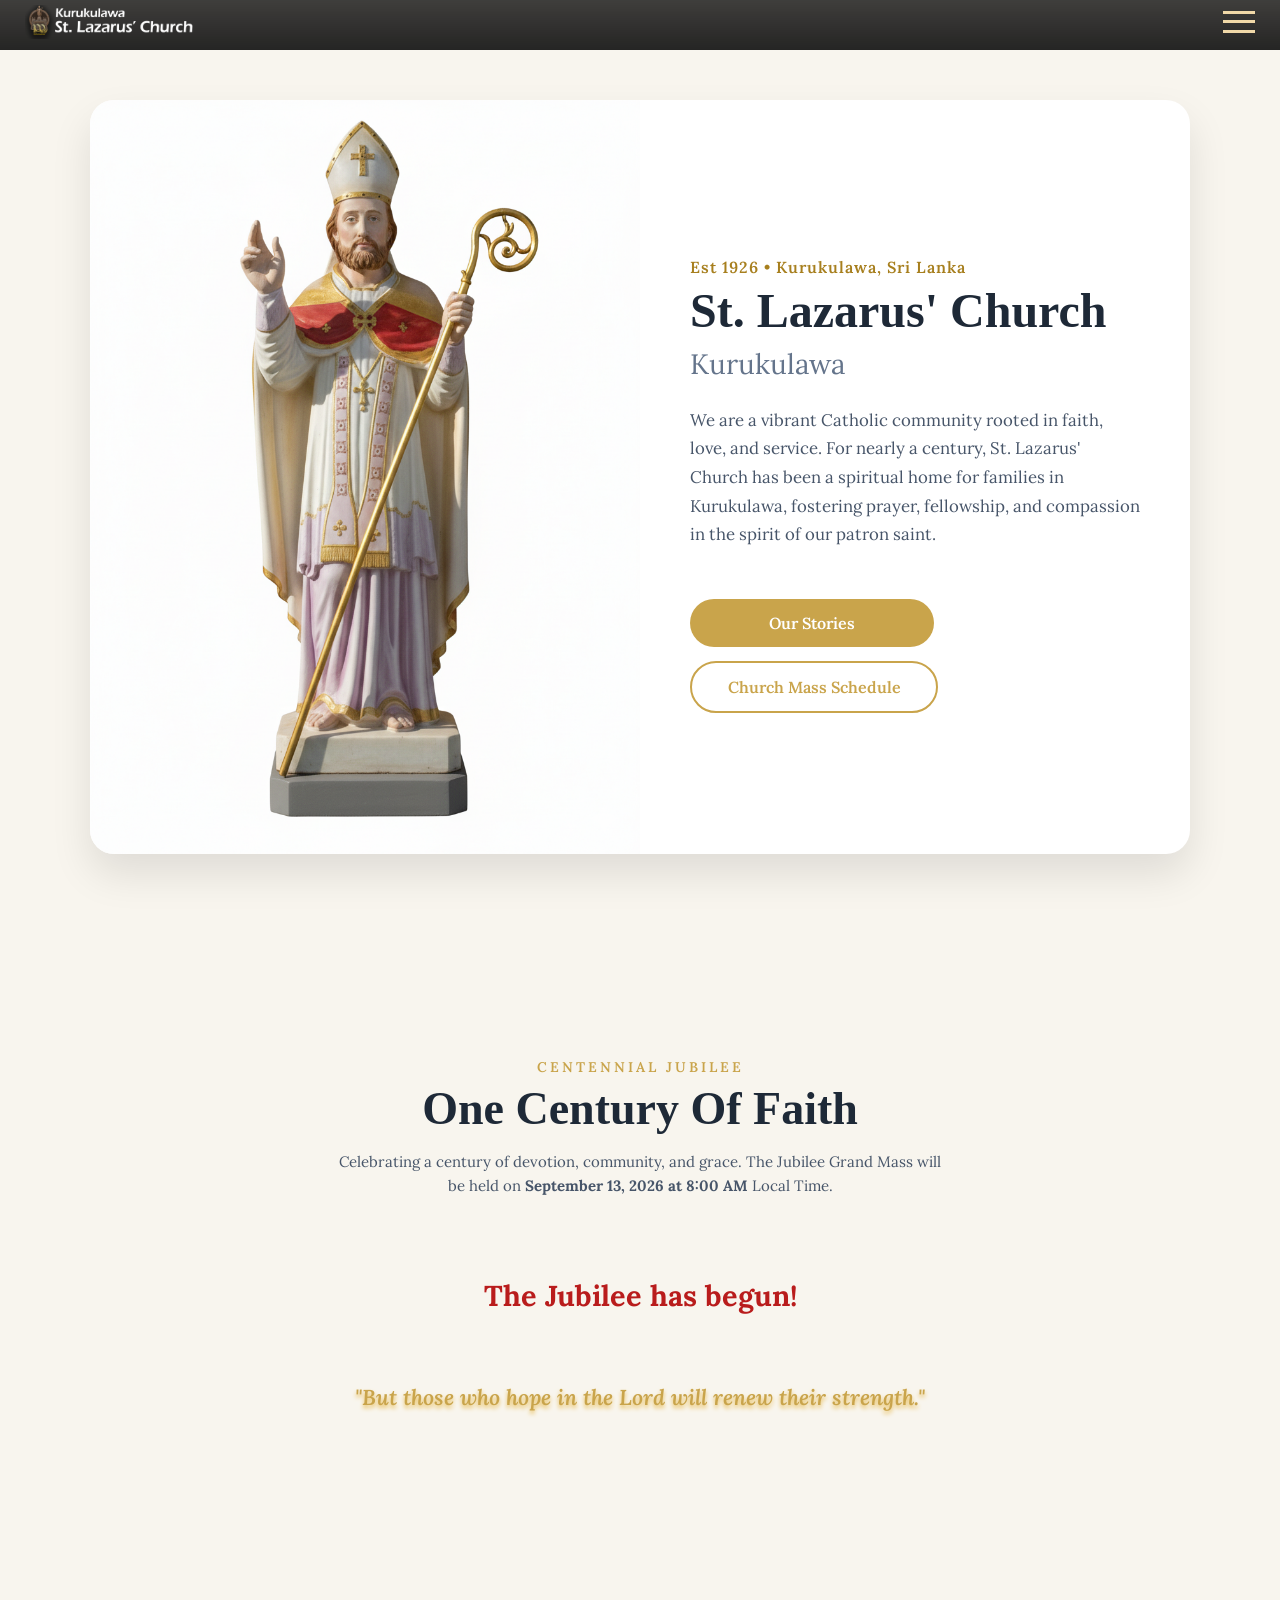
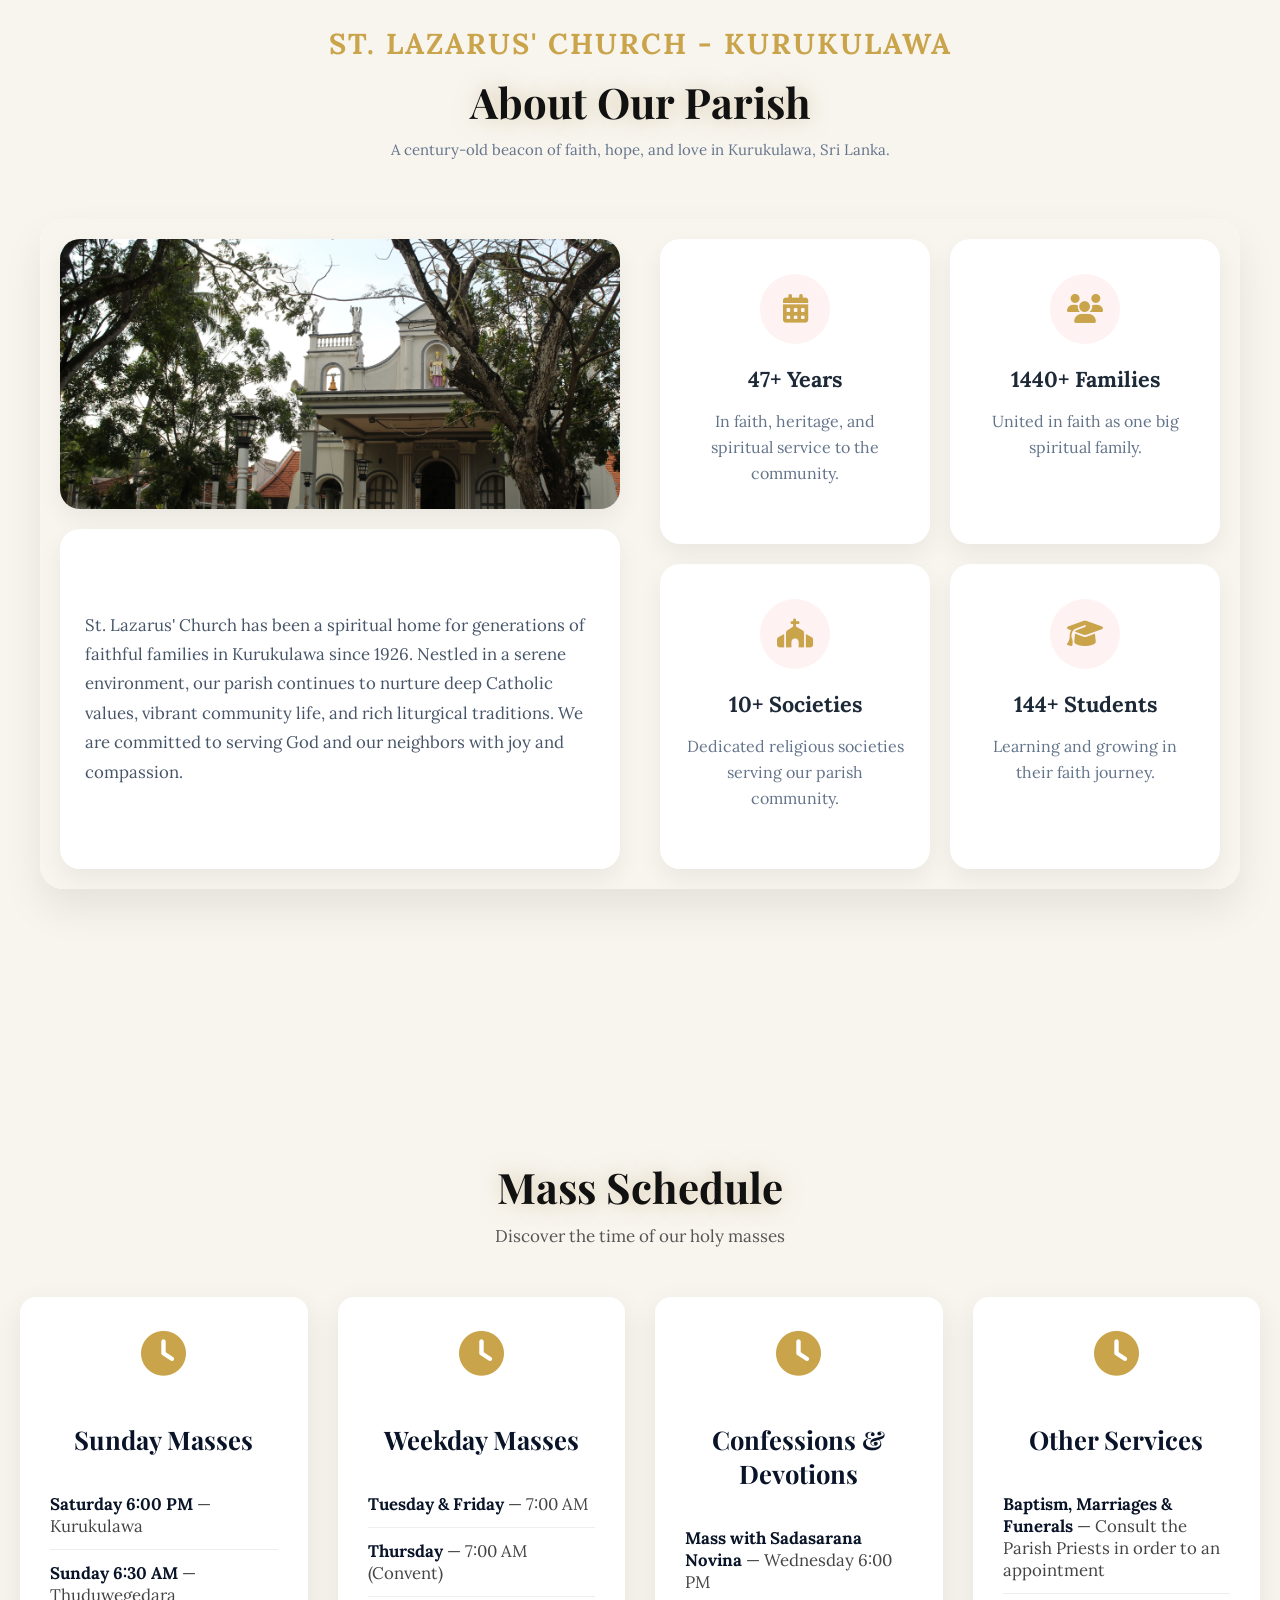
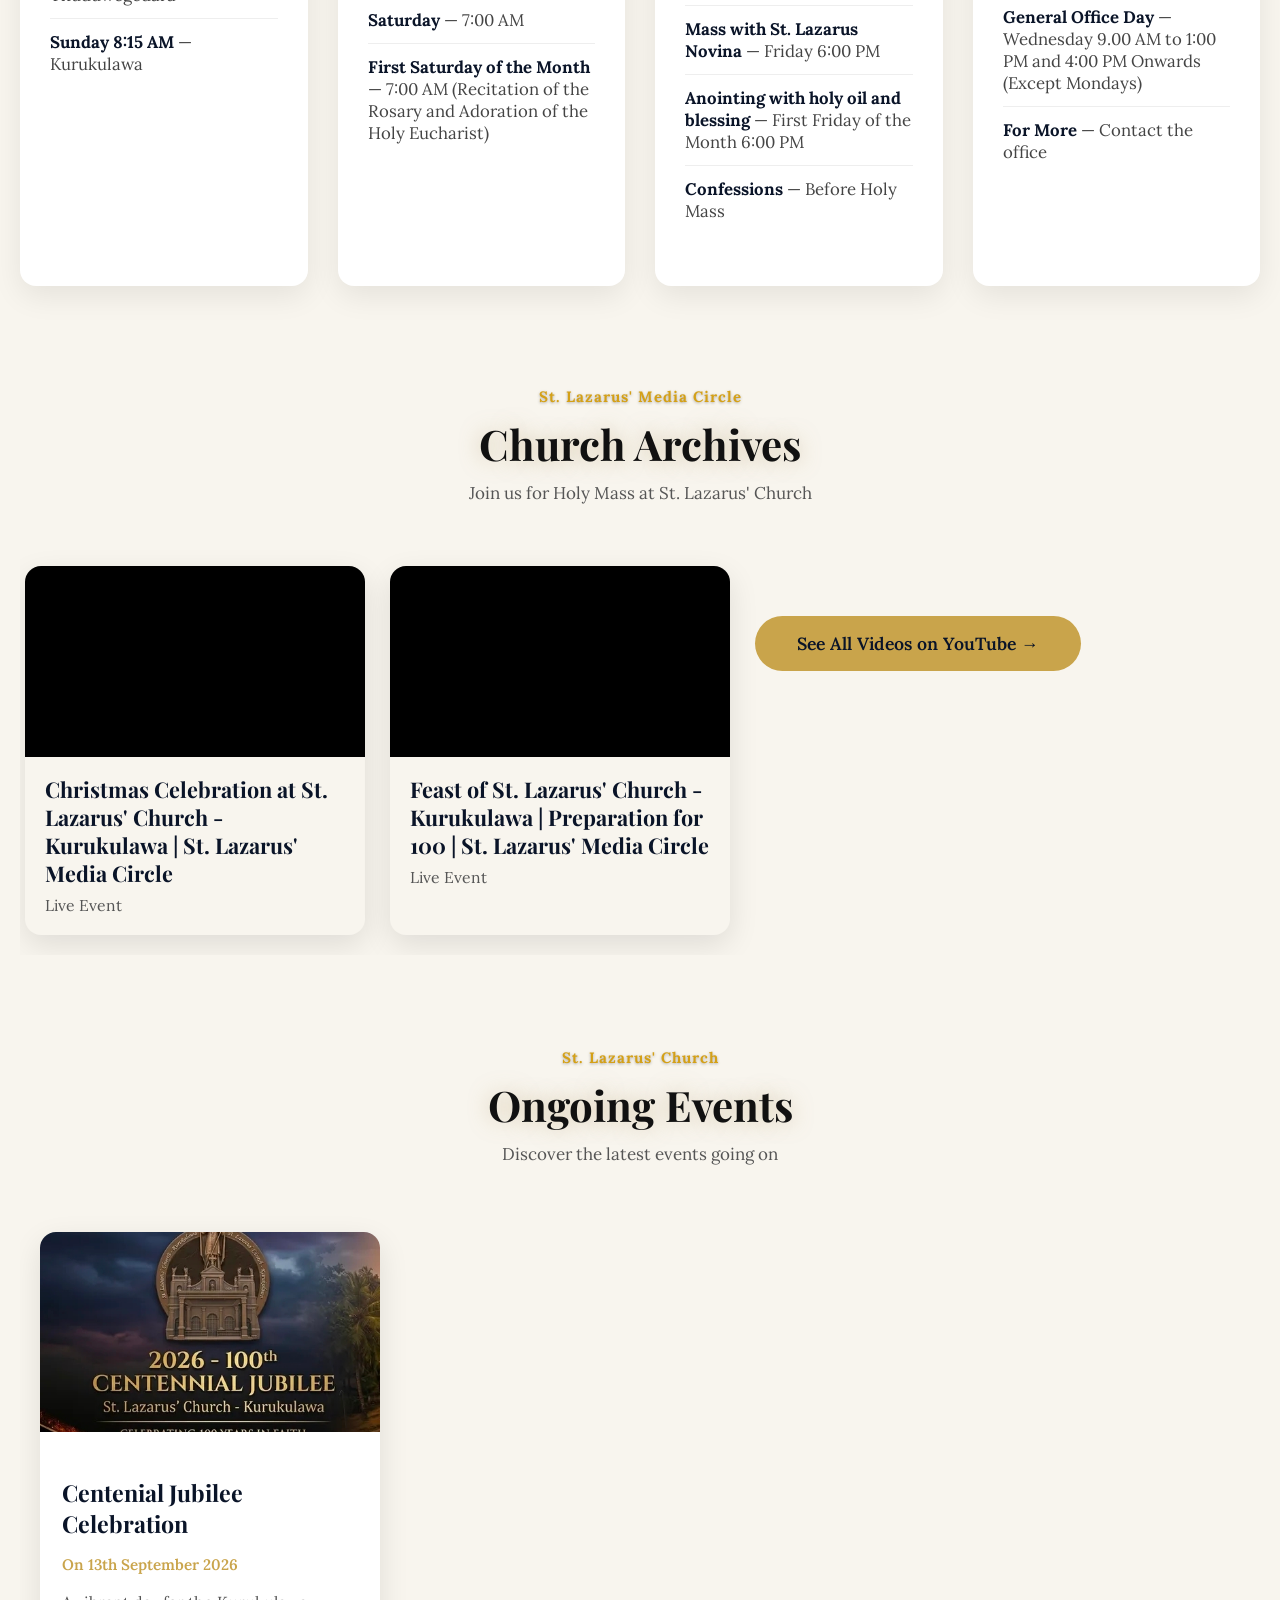
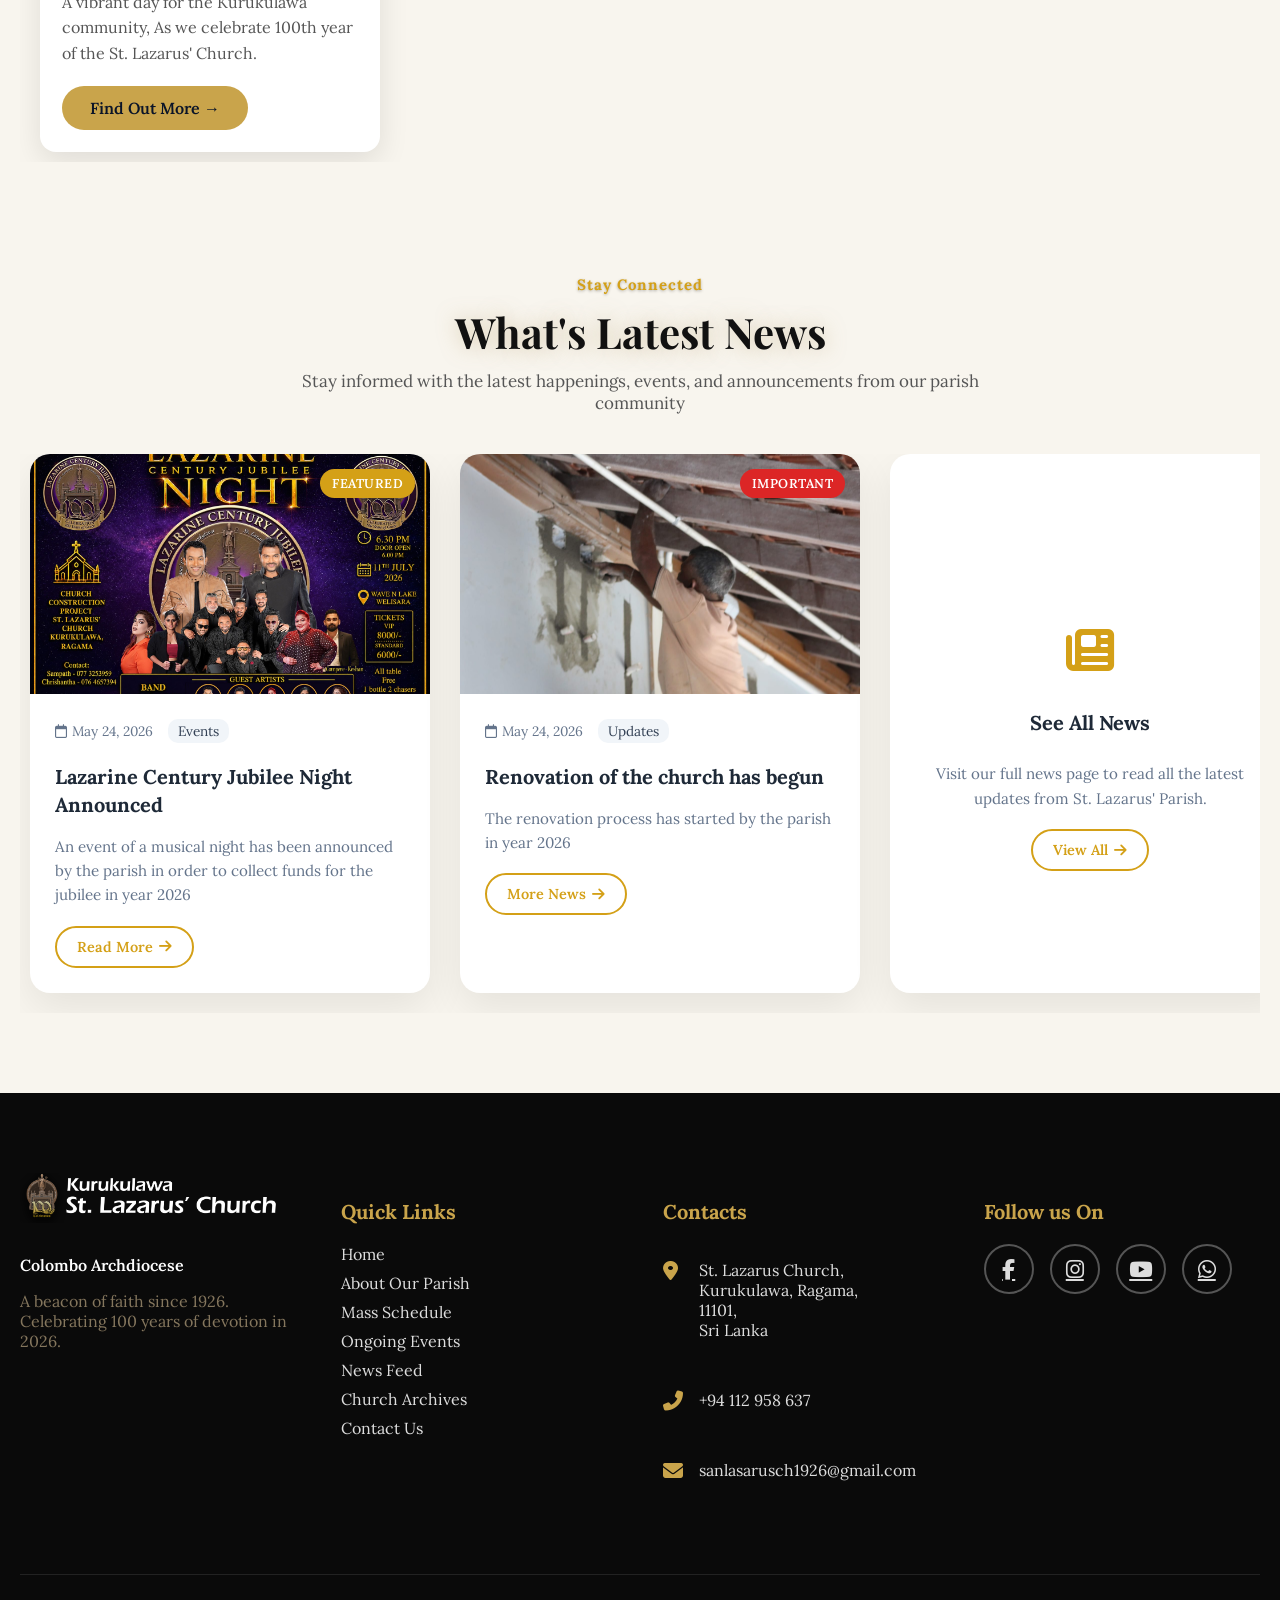
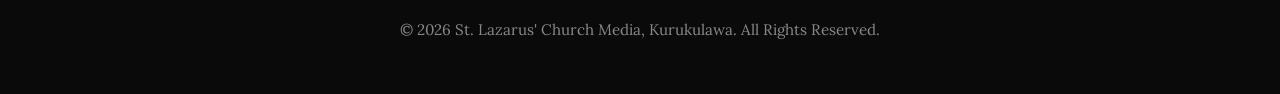
==== commit ab1361b7: "Add files via upload" ====
--- a/index.html
+++ b/index.html
@@ -48,15 +48,14 @@
         <nav class="menu-nav">
             <ul>
                 <li><a href="index.html">Home</a></li>
-                <li><a href="Aww Site Error.html">Jubilee Site</a></li>
+                <li><a href="jubilee-site.html">Jubilee Site</a></li>
                 <li><a href="history.html">Our Stories</a></li>
                 <li><a href="priests.html">Our Priests</a></li>
                 <li><a href="societies.html">Our Societies</a></li>
                 <li><a href="gallery.html">Church Gallery</a></li>
                 <li><a href="news.html">Church News</a></li>
                 <li><a href="contact-us.html">Contact Us</a></li>
-                <li><a href="Aww Site Error.html">Comming Soon</a></li>
-                <li><a href="Aww Site Error.html">Support Us</a></li>
+                <li><a href="isntitutions-in-church.html">Religious Institutions</a></li>
             </ul>
         </nav>
 
@@ -180,30 +179,30 @@
                     </div>
                 </div>
 
-                <!-- Right Column: 2x2 Grid of Feature Cards -->
+                <!-- Right Column: 2x2 Grid of Counter Cards -->
                 <div class="about-features-grid">
                     <div class="feature-card">
-                        <div class="icon-circle"><i class="fas fa-heart"></i></div>
-                        <h3>Faith & Devotion</h3>
-                        <p>Rooted in nearly 150 years of Catholic tradition and prayer.</p>
+                        <div class="icon-circle"><i class="fas fa-calendar-alt"></i></div>
+                        <h3><span class="counter" data-target="100">0</span>+ Years</h3>
+                        <p>In faith, heritage, and spiritual service to the community.</p>
                     </div>
 
                     <div class="feature-card">
                         <div class="icon-circle"><i class="fas fa-users"></i></div>
-                        <h3>Vibrant Community</h3>
-                        <p>A welcoming parish family united in love and service.</p>
+                        <h3><span class="counter" data-target="3000">0</span>+ Families</h3>
+                        <p>United in faith as one big spiritual family.</p>
                     </div>
 
                     <div class="feature-card">
-                        <div class="icon-circle"><i class="fas fa-book"></i></div>
-                        <h3>Rich Heritage</h3>
-                        <p>A storied history dating back to 1868 in Kurukulawa.</p>
+                        <div class="icon-circle"><i class="fas fa-church"></i></div>
+                        <h3><span class="counter" data-target="21">0</span>+ Societies</h3>
+                        <p>Dedicated religious societies serving our parish community.</p>
                     </div>
 
                     <div class="feature-card">
-                        <div class="icon-circle"><i class="fas fa-music"></i></div>
-                        <h3>Liturgical Excellence</h3>
-                        <p>Beautiful liturgies, choir, and sacramental celebrations.</p>
+                        <div class="icon-circle"><i class="fas fa-graduation-cap"></i></div>
+                        <h3><span class="counter" data-target="300">0</span>+ Students</h3>
+                        <p>Learning and growing in their faith journey.</p>
                     </div>
                 </div>
             </div>
@@ -454,7 +453,8 @@
                 <!-- Column 1: Logo -->
                 <div class="footer-col">
                     <img src="Assets/Essentials/CLI-logo-b.png" alt="St. Lazarus Church" class="footer-logo">
-                    <p class="arch-ds-style">Colombo Archdiocese</p>
+                 
+   <p class="arch-ds-style">Colombo Archdiocese</p>
                     <p class="footcol1-desc">A beacon of faith since 1926. Celebrating 100 years of devotion in
                         2026.
                     </p>
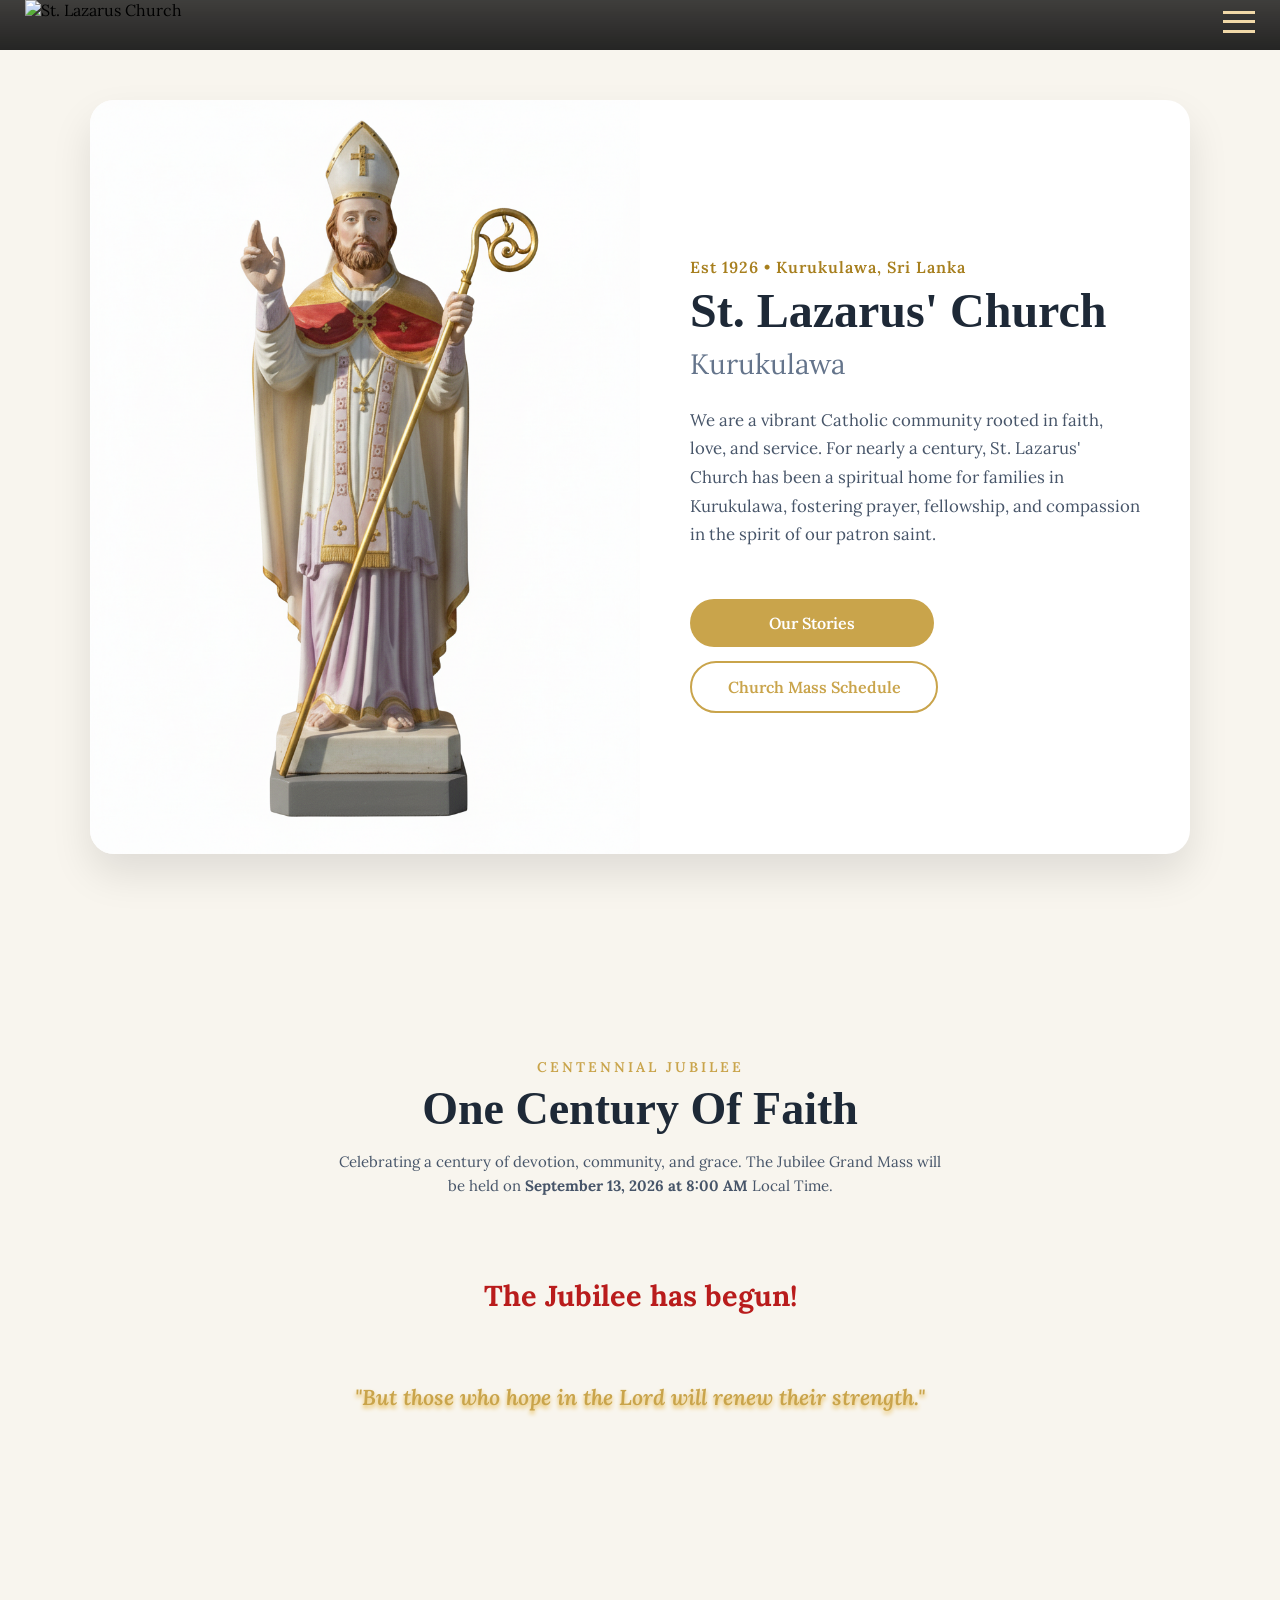
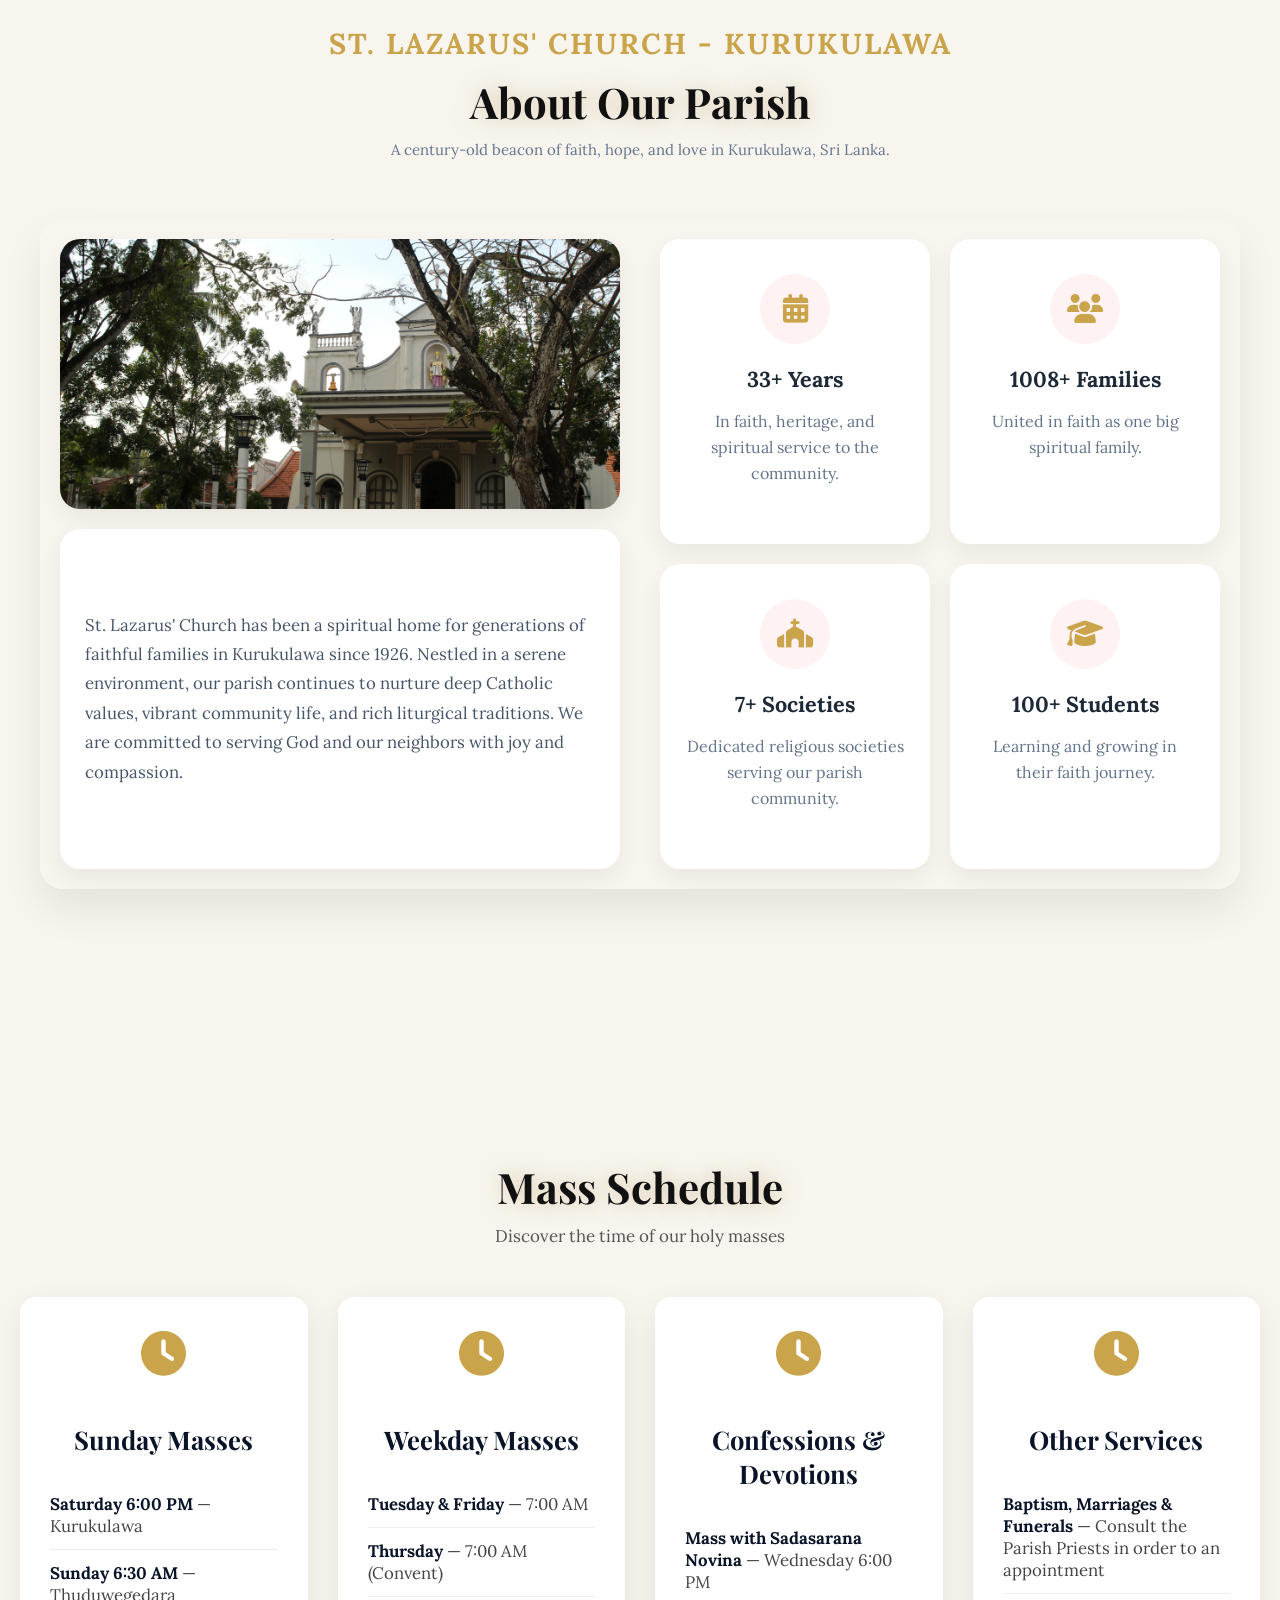
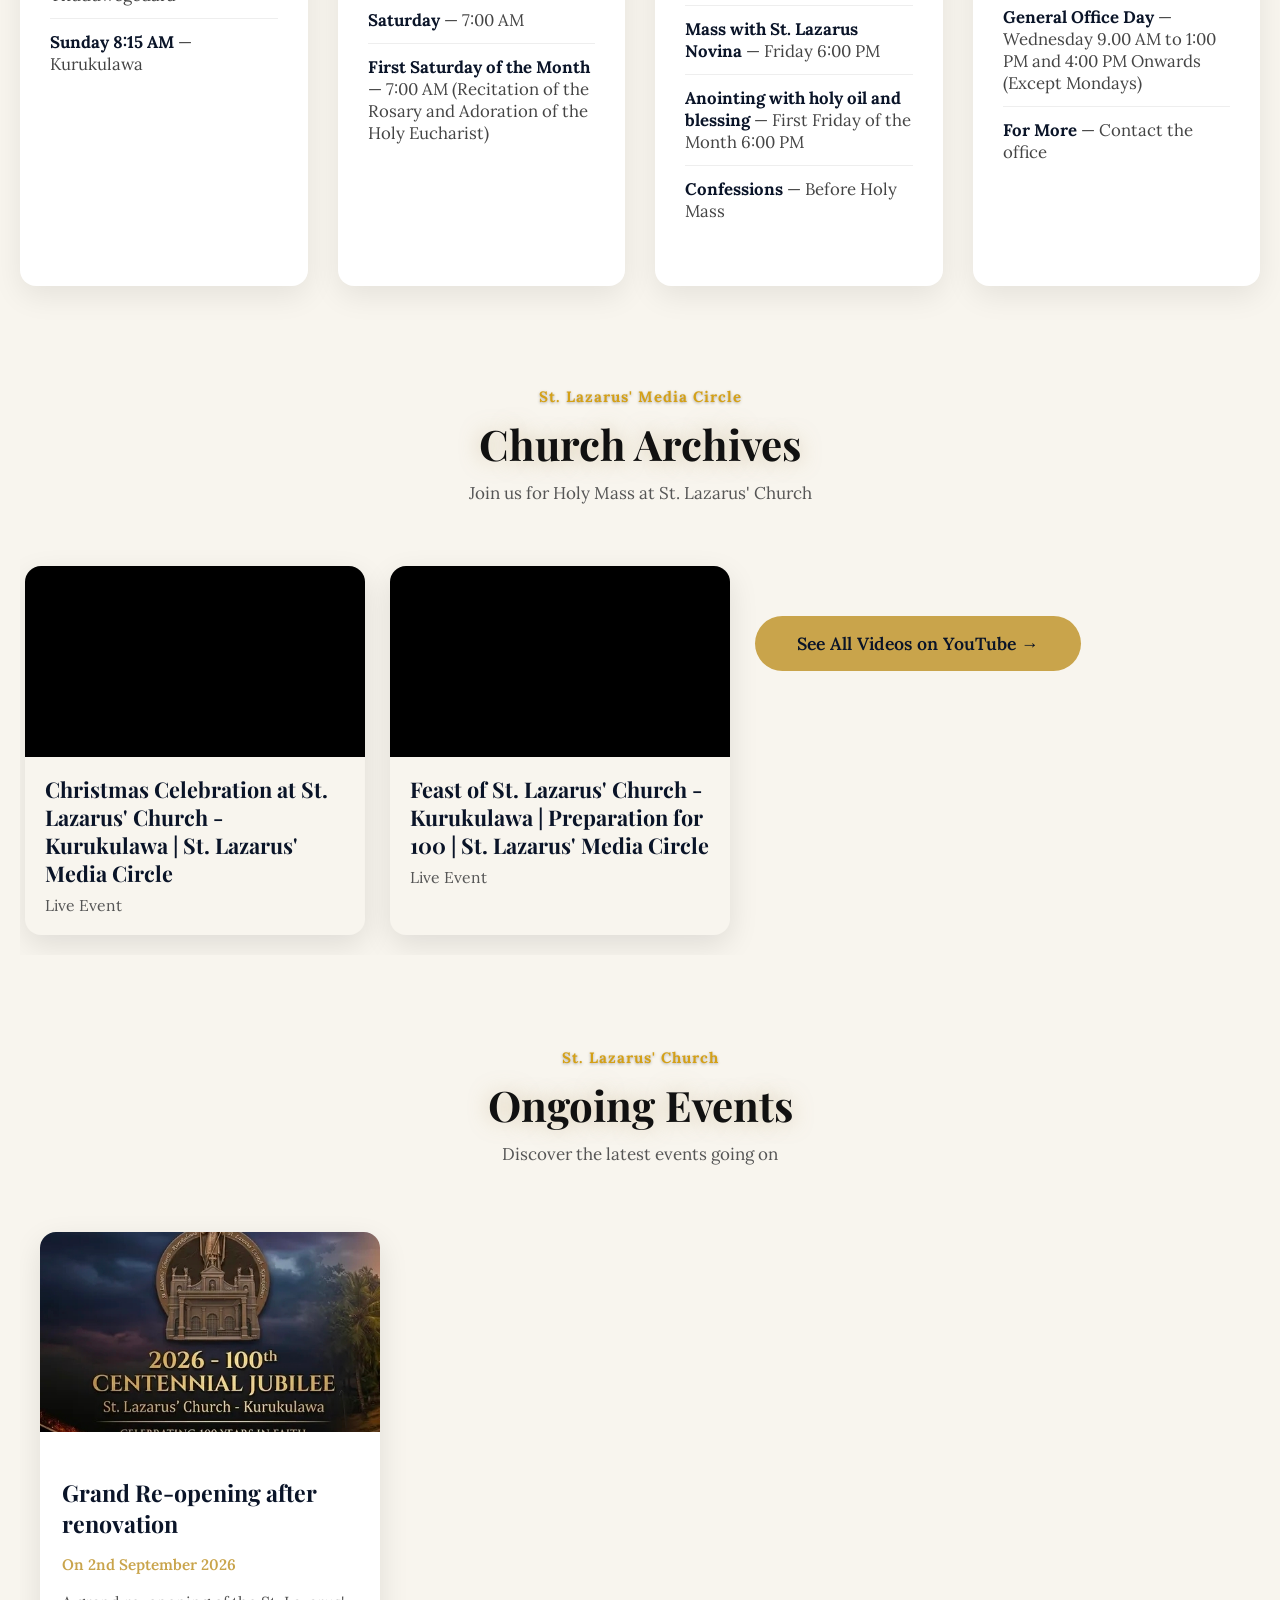
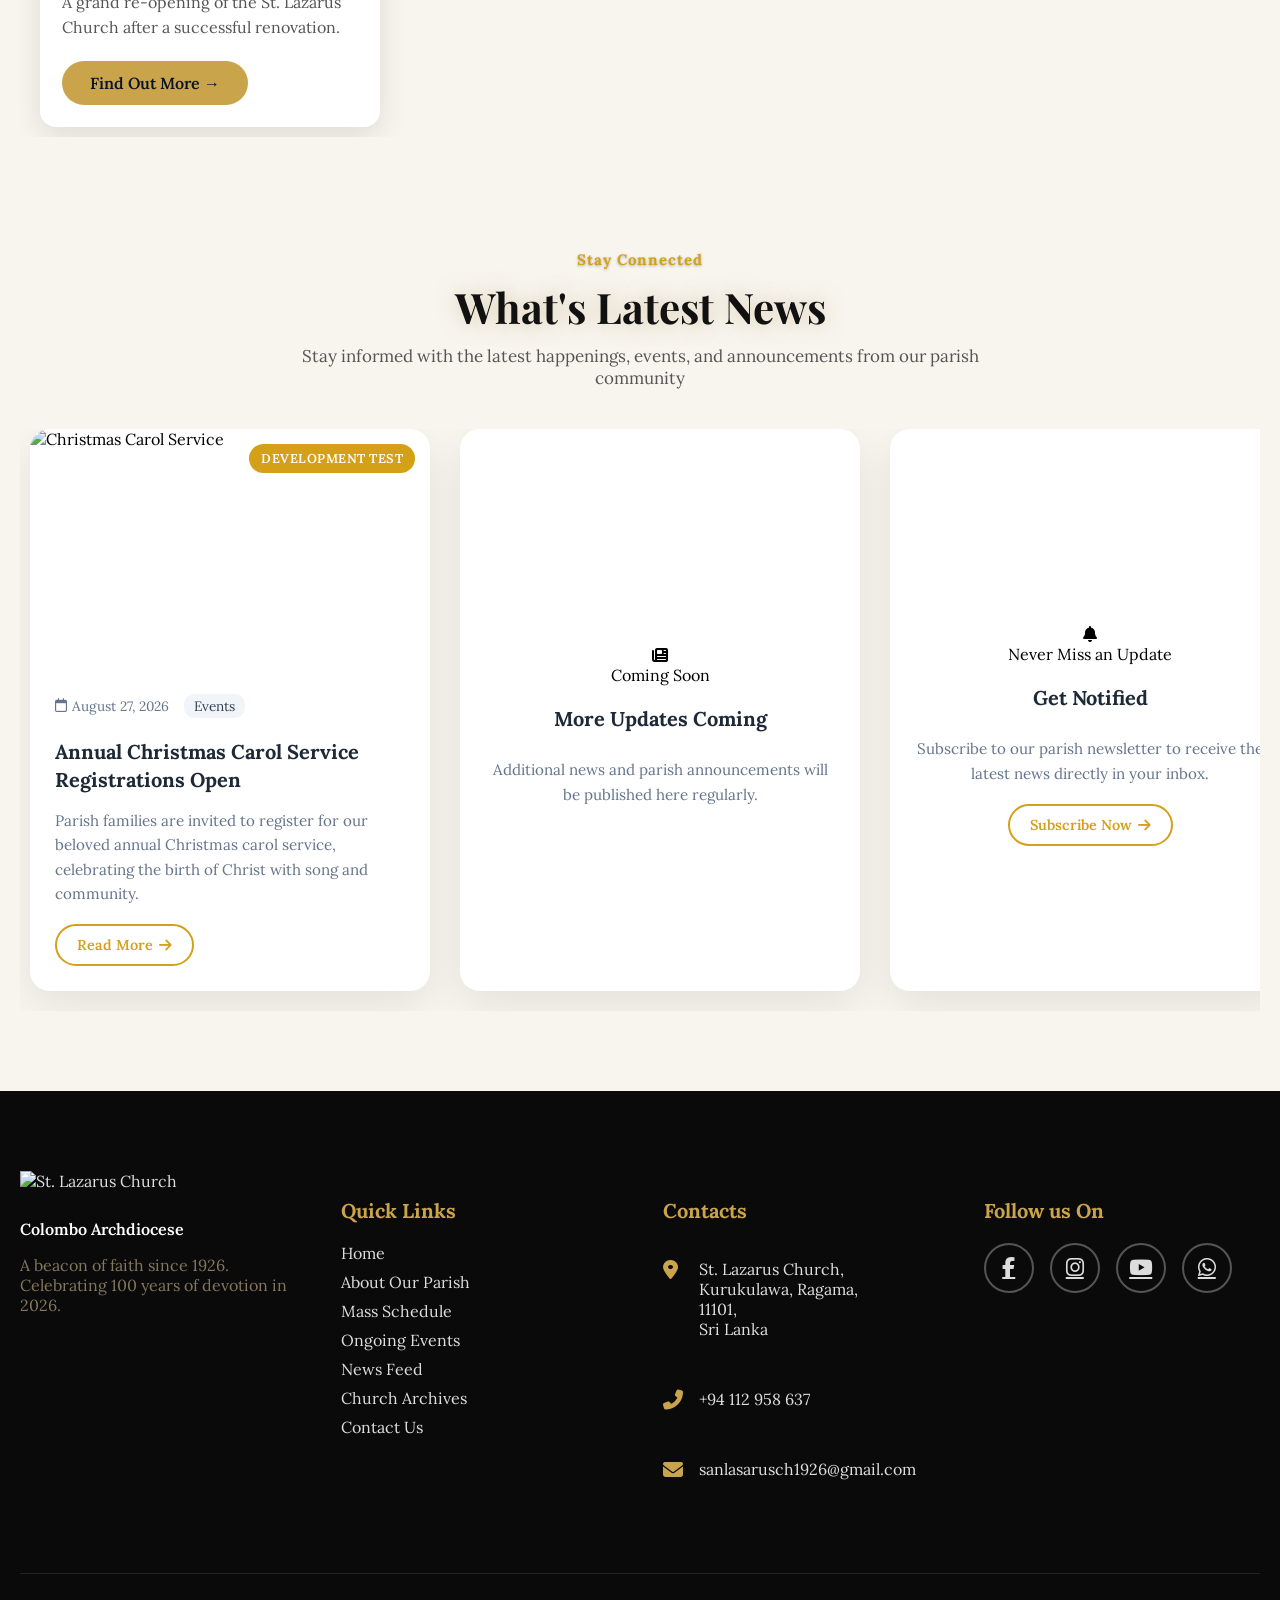
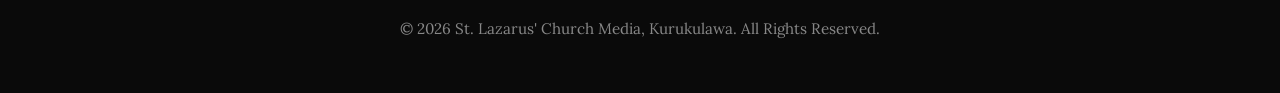
==== commit 431899f9: "Add files via upload" ====
--- a/index.html
+++ b/index.html
@@ -25,7 +25,7 @@
     <!-- HEADER -->
     <div class="heads-up">
         <div class="div1">
-            <img src="Assets/Essentials/CLI-logo-b.png" alt="St. Lazarus Church" class="title-logo">
+            <img src="Assets/Essentials/CLI-logo-c.png" alt="St. Lazarus Church" class="title-logo">
         </div>
         <div class="div2"></div>
         <div class="div3">
@@ -41,7 +41,7 @@
     <!-- MOBILE MENU -->
     <div class="mobile-menu" id="mobile-menu">
         <div class="menu-header">
-            <img src="Assets/Essentials/CLI-logo-b.png" alt="St. Lazarus Church" class="menu-logo">
+            <img src="Assets/Essentials/CLI-logo-c.png" alt="St. Lazarus Church" class="menu-logo">
             <button class="close-btn" id="close-btn">X</button>
         </div>
 
@@ -55,7 +55,7 @@
                 <li><a href="gallery.html">Church Gallery</a></li>
                 <li><a href="news.html">Church News</a></li>
                 <li><a href="contact-us.html">Contact Us</a></li>
-                <li><a href="isntitutions-in-church.html">Religious Institutions</a></li>
+                <li><a href="under-construction.html">Religious Institutions</a></li>
             </ul>
         </nav>
 
@@ -350,15 +350,13 @@
                     <!-- Event Card 1 -->
                     <div class="event-card">
                         <div class="event-image">
-                            <img src="Assets/Home/Events/Jubilee-Event-Thump.jpeg" alt="Event Poster">
+                            <img src="Assets/Home/Events/Jubilee-Event-Thump.jpeg" alt="Event Poster"> /* update the picture here pls */
                         </div>
                         <div class="event-content">
-                            <h3>Centenial Jubilee Celebration</h3>
-                            <p class="event-date">On 13th September 2026</p>
-                            <p class="event-desc">A vibrant day for the Kurukulawa community, As we celebrate
-                                100th year
-                                of the St. Lazarus' Church.</p>
-                            <a href="Aww Site Error.html" class="event-btn">Find Out More →</a>
+                            <h3>Grand Re-opening after renovation</h3>
+                            <p class="event-date">On 2nd September 2026</p>
+                            <p class="event-desc">A grand re-opening of the St. Lazarus' Church after a successful renovation.</p>
+                            <a href="404.html" class="event-btn">Find Out More →</a>
                         </div>
                     </div>
 
@@ -384,20 +382,19 @@
             <div class="news-scroll-container">
                 <div class="news-grid">
 
-                    <!-- News Card 1 -->
+                    <!-- Featured News Card - Sample Made-up News -->
                     <div class="news-card">
                         <div class="news-image">
-                            <img src="Assets/Home/News/NewsOne.jpeg" alt="Lazarine Century Jubilee Night">
-                            <span class="news-badge">Featured</span>
+                            <img src="https://images.unsplash.com/photo-1438232992991-995b7058bbb3?w=800&h=600&fit=crop" alt="Christmas Carol Service">
+                            <span class="news-badge">Development Test</span>
                         </div>
                         <div class="news-content">
                             <div class="news-meta">
-                                <span class="news-date"><i class="far fa-calendar"></i> May 24, 2026</span>
+                                <span class="news-date"><i class="far fa-calendar"></i> August 27, 2026</span>
                                 <span class="news-category">Events</span>
                             </div>
-                            <h3>Lazarine Century Jubilee Night Announced</h3>
-                            <p>An event of a musical night has been announced by the parish in order to collect funds
-                                for the jubilee in year 2026</p>
+                            <h3>Annual Christmas Carol Service Registrations Open</h3>
+                            <p>Parish families are invited to register for our beloved annual Christmas carol service, celebrating the birth of Christ with song and community.</p>
                             <a href="news.html" class="read-more-btn">
                                 <span>Read More</span>
                                 <i class="fas fa-arrow-right"></i>
@@ -405,36 +402,44 @@
                         </div>
                     </div>
 
-                    <!-- News Card 2 -->
-                    <div class="news-card">
-                        <div class="news-image">
-                            <img src="Assets/Home/News/NewsTwo.jpeg" alt="Lazarine Century Jubilee Night">
-                            <span class="news-badge important">Important</span>
-                        </div>
-                        <div class="news-content">
-                            <div class="news-meta">
-                                <span class="news-date"><i class="far fa-calendar"></i> May 24, 2026</span>
-                                <span class="news-category">Updates</span>
+                    <!-- Empty State Card - Coming Soon -->
+                    <div class="news-card empty-state">
+                        <div class="news-content empty-content" style="height: 100%; display: flex; flex-direction: column; justify-content: center; align-items: center; text-align: center;">
+                            <div class="empty-icon-wrapper">
+                                <i class="fas fa-newspaper"></i>
                             </div>
-                            <h3>Renovation of the church has begun</h3>
-                            <p>The renovation process has started by the parish in year 2026</p>
-                            <a href="news.html" class="read-more-btn">
-                                <span>More News</span>
+                            <span class="empty-badge">Coming Soon</span>
+                            <h3>More Updates Coming</h3>
+                            <p>Additional news and parish announcements will be published here regularly.</p>
+                        </div>
+                    </div>
+
+                    <!-- Empty State Card 2 - Subscribe Prompt -->
+                    <div class="news-card empty-state">
+                        <div class="news-content empty-content" style="height: 100%; display: flex; flex-direction: column; justify-content: center; align-items: center; text-align: center;">
+                            <div class="empty-icon-wrapper">
+                                <i class="fas fa-bell"></i>
+                            </div>
+                            <span class="empty-badge primary">Never Miss an Update</span>
+                            <h3>Get Notified</h3>
+                            <p>Subscribe to our parish newsletter to receive the latest news directly in your inbox.</p>
+                            <a href="404.html" class="read-more-btn">
+                                <span>Subscribe Now</span>
                                 <i class="fas fa-arrow-right"></i>
                             </a>
                         </div>
                     </div>
 
-                    <!-- View All News Card -->
+                    <!-- View All News Card - Always Visible -->
                     <div class="news-card">
-                        <div class="news-content"
-                            style="height: 100%; display: flex; flex-direction: column; justify-content: center; align-items: center; text-align: center;">
-                            <i class="fas fa-newspaper"
-                                style="font-size: 3rem; color: #d4a017; margin-bottom: 15px;"></i>
-                            <h3>See All News</h3>
-                            <p>Visit our full news page to read all the latest updates from St. Lazarus' Parish.</p>
-                            <a href="news.html" class="read-more-btn">
-                                <span>View All</span>
+                        <div class="news-content" style="height: 100%; display: flex; flex-direction: column; justify-content: center; align-items: center; text-align: center;">
+                            <div class="icon-wrapper">
+                                <i class="fas fa-arrow-right"></i>
+                            </div>
+                            <h3>Browse All News</h3>
+                            <p>Visit our dedicated news page to explore our complete archive of parish updates and announcements.</p>
+                            <a href="news.html" class="read-more-btn primary-btn">
+                                <span>Visit News Page</span>
                                 <i class="fas fa-arrow-right"></i>
                             </a>
                         </div>
@@ -452,7 +457,7 @@
 
                 <!-- Column 1: Logo -->
                 <div class="footer-col">
-                    <img src="Assets/Essentials/CLI-logo-b.png" alt="St. Lazarus Church" class="footer-logo">
+                    <img src="Assets/Essentials/CLI-logo-c.png" alt="St. Lazarus Church" class="footer-logo">
                  
    <p class="arch-ds-style">Colombo Archdiocese</p>
                     <p class="footcol1-desc">A beacon of faith since 1926. Celebrating 100 years of devotion in
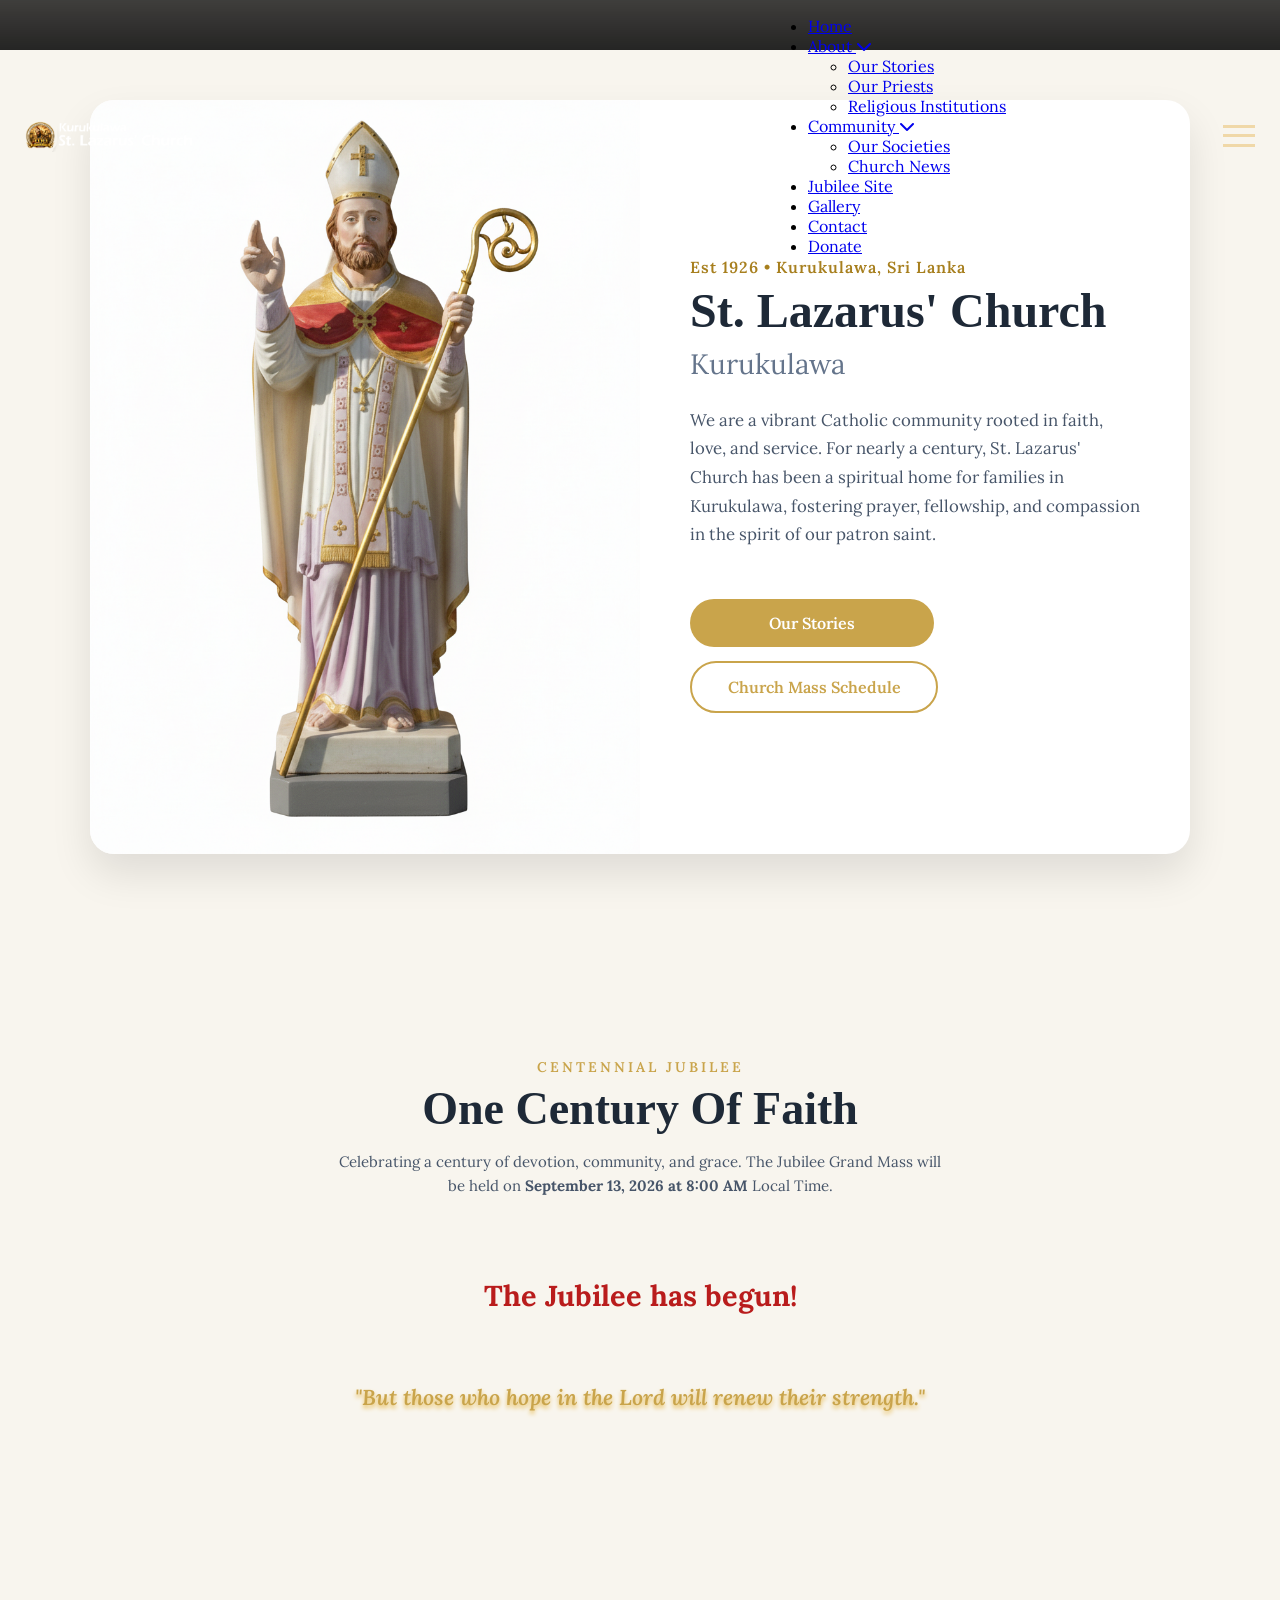
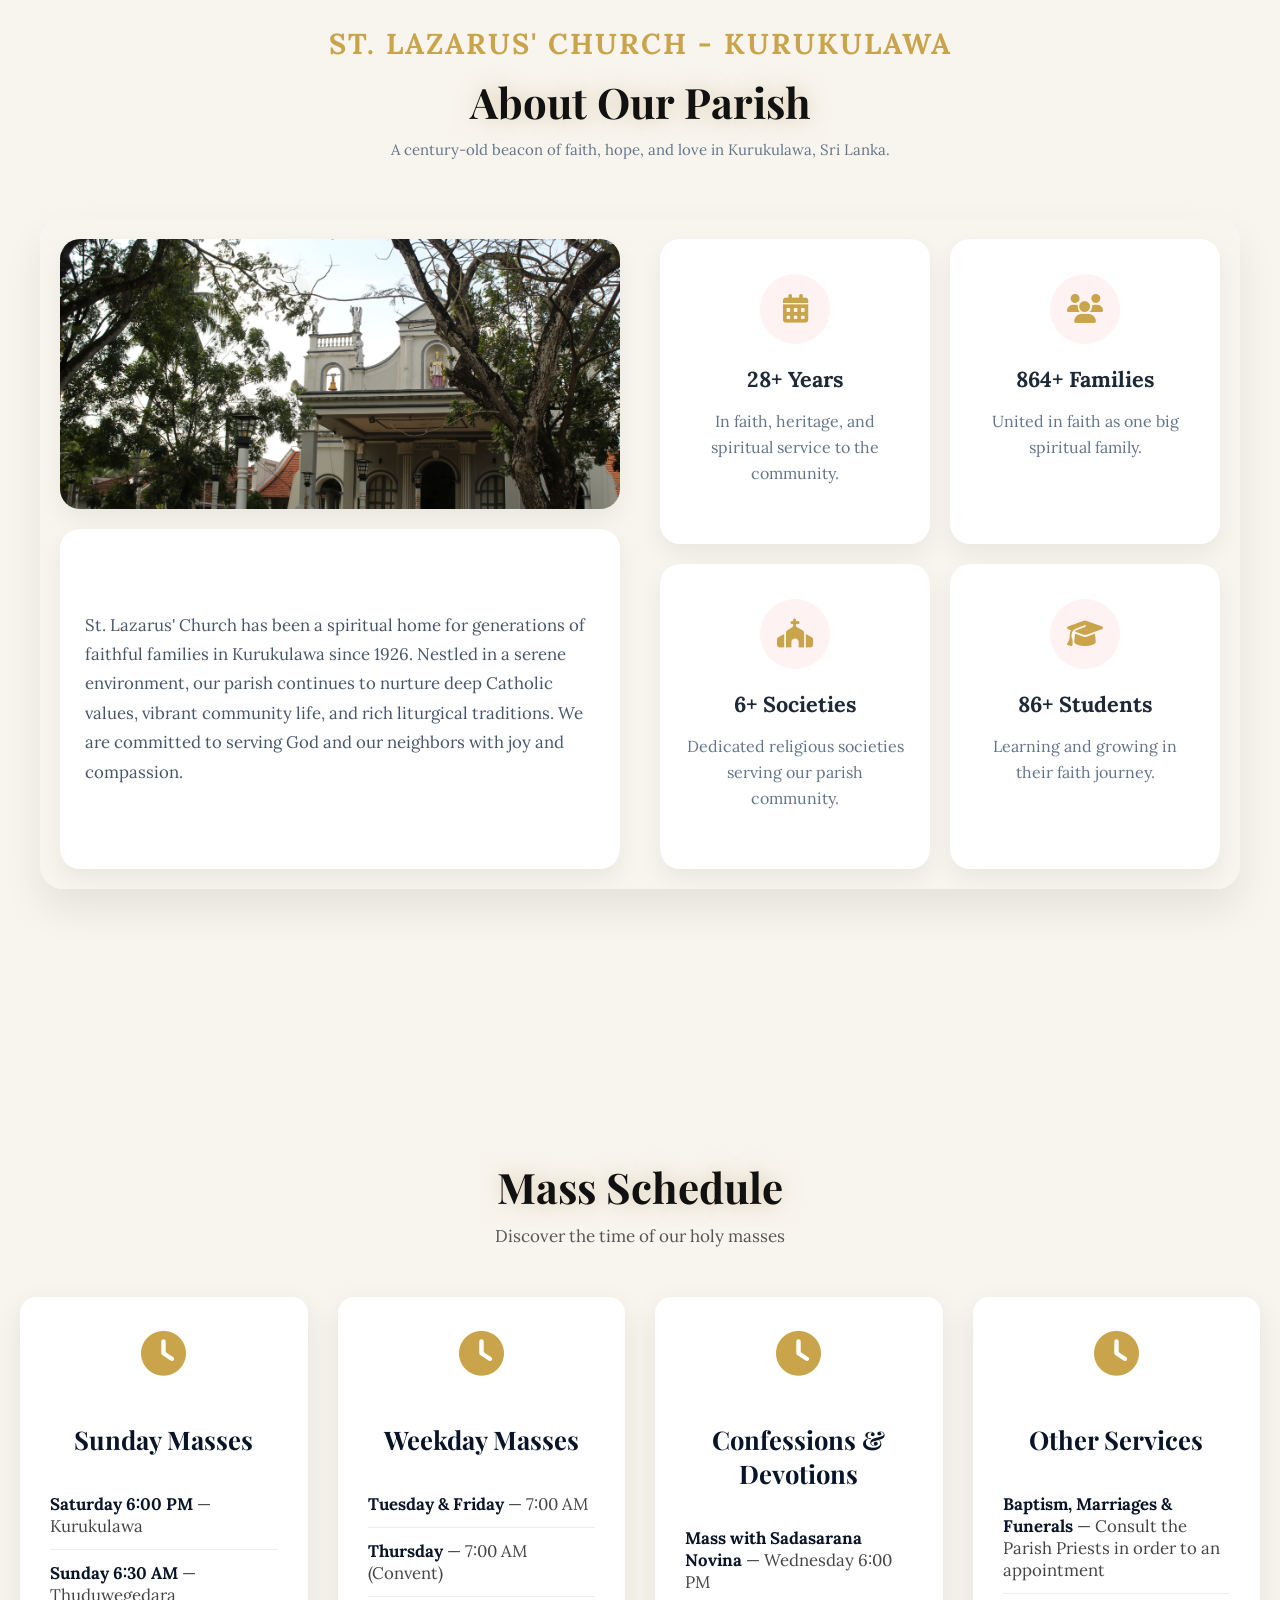
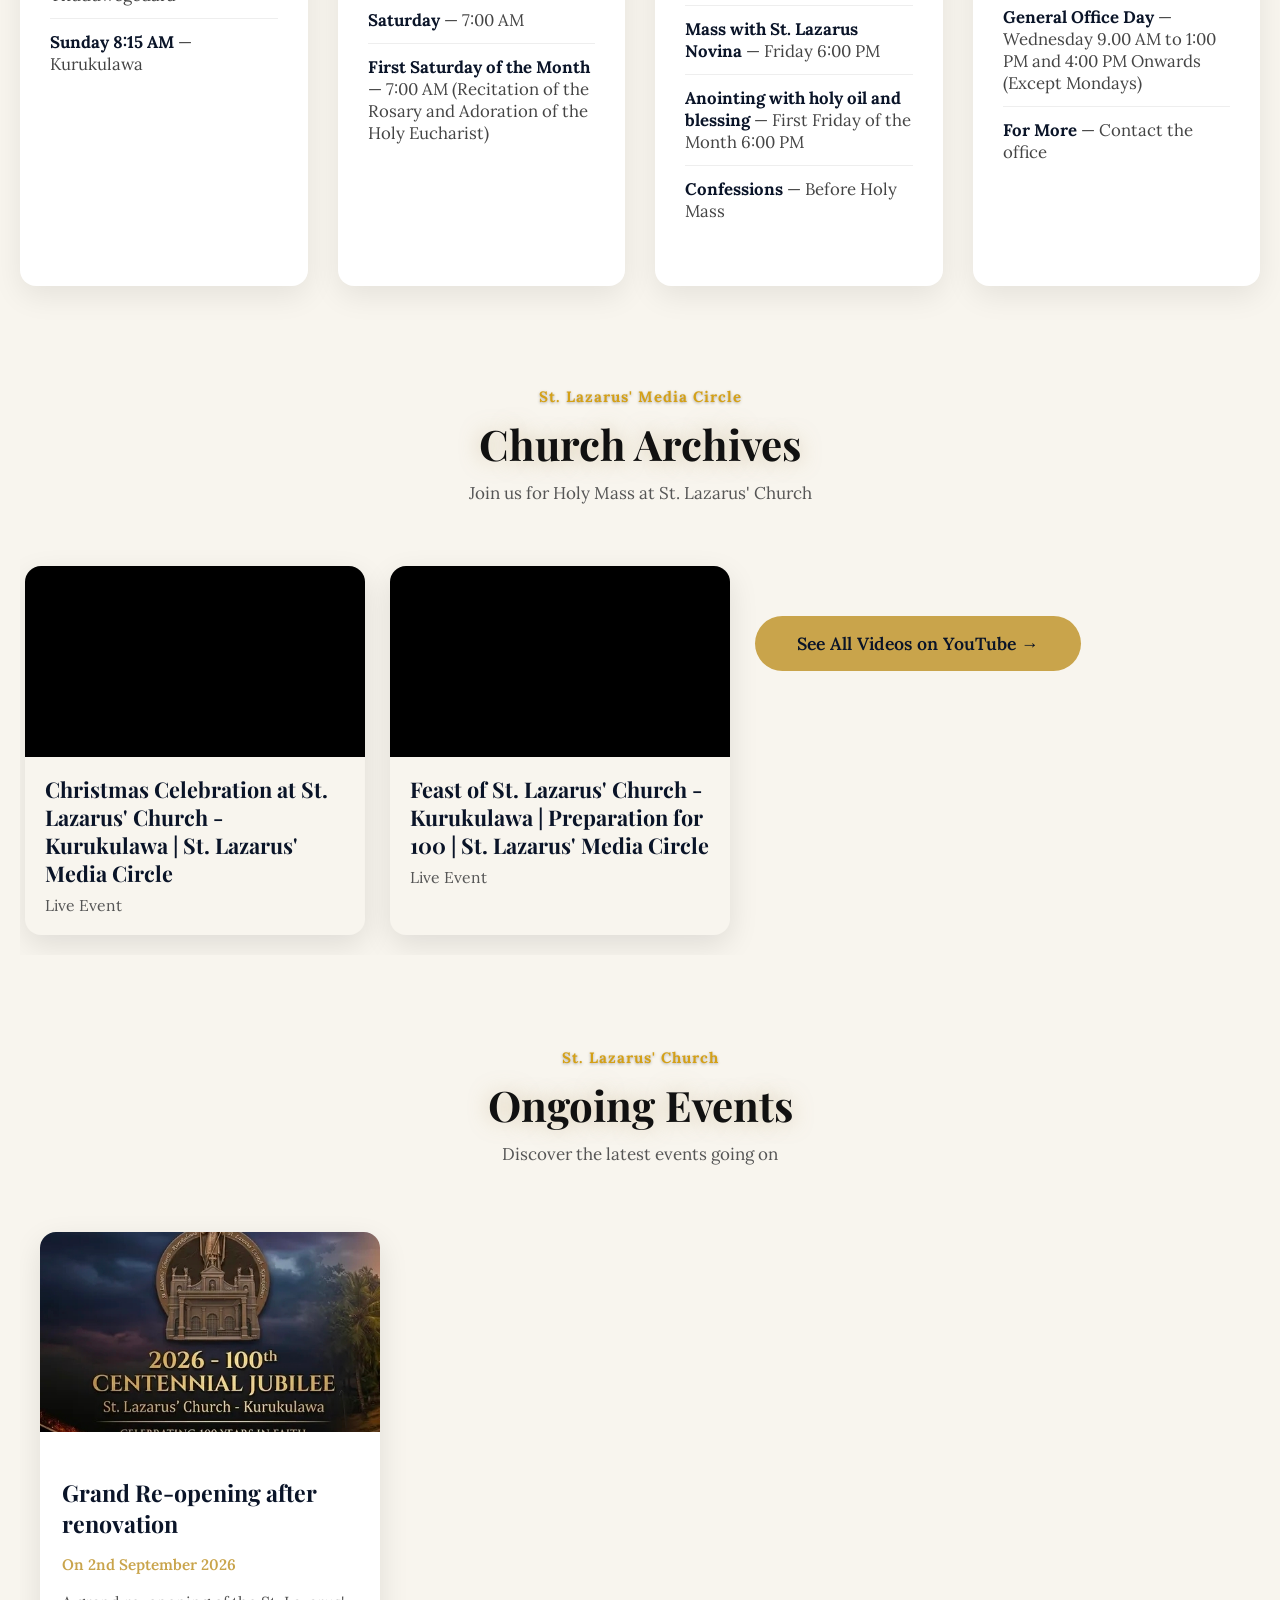
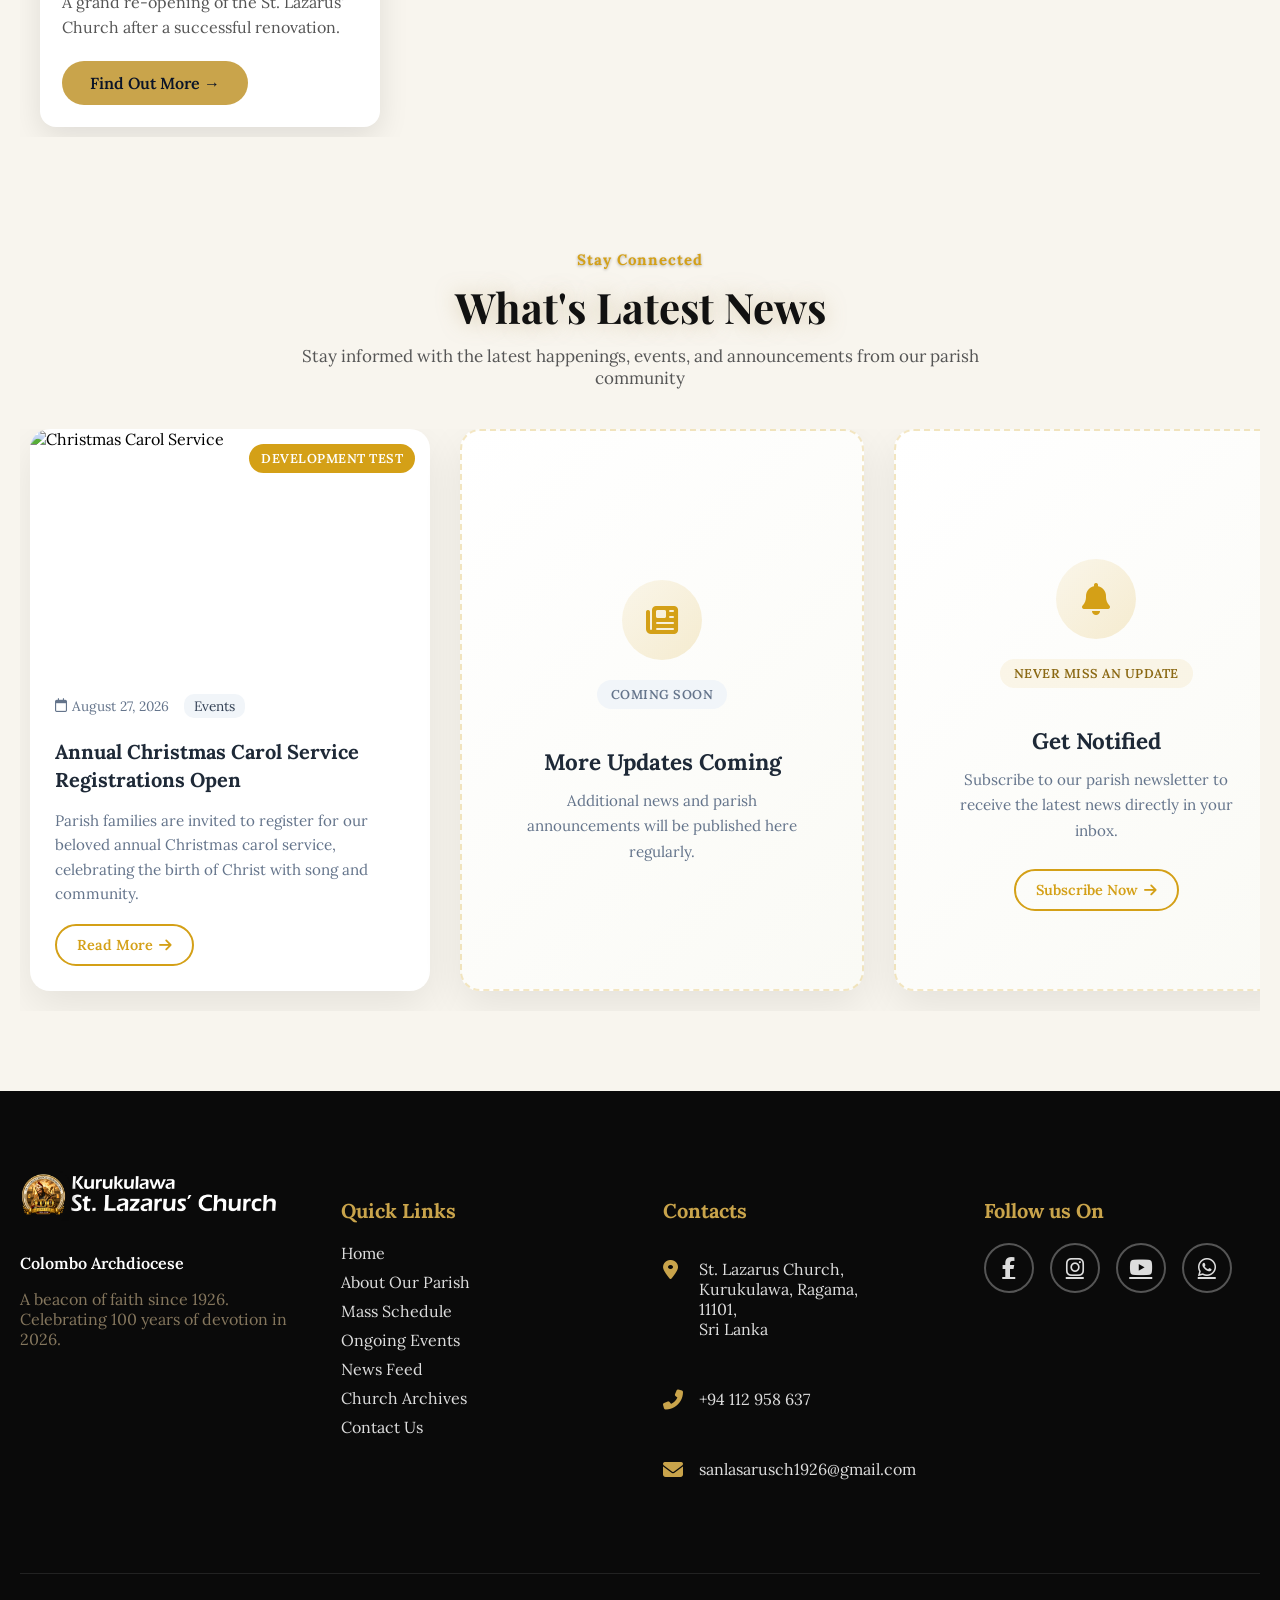
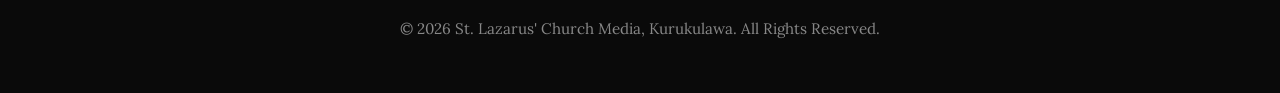
==== commit 242968cf: "Add files via upload" ====
--- a/index.html
+++ b/index.html
@@ -27,7 +27,33 @@
         <div class="div1">
             <img src="Assets/Essentials/CLI-logo-c.png" alt="St. Lazarus Church" class="title-logo">
         </div>
-        <div class="div2"></div>
+        <div class="div2">
+            <!-- Desktop Navigation -->
+            <nav class="desktop-nav" id="desktop-nav">
+                <ul>
+                    <li><a href="index.html">Home</a></li>
+                    <li class="dropdown">
+                        <a href="#">About <i class="fas fa-chevron-down"></i></a>
+                        <ul class="dropdown-menu">
+                            <li><a href="history.html">Our Stories</a></li>
+                            <li><a href="priests.html">Our Priests</a></li>
+                            <li><a href="under-construction.html">Religious Institutions</a></li>
+                        </ul>
+                    </li>
+                    <li class="dropdown">
+                        <a href="#">Community <i class="fas fa-chevron-down"></i></a>
+                        <ul class="dropdown-menu">
+                            <li><a href="societies.html">Our Societies</a></li>
+                            <li><a href="news.html">Church News</a></li>
+                        </ul>
+                    </li>
+                    <li><a href="jubilee-site.html">Jubilee Site</a></li>
+                    <li><a href="gallery.html">Gallery</a></li>
+                    <li><a href="contact-us.html">Contact</a></li>
+                    <li><a href="donation.html" class="donate-btn">Donate</a></li>
+                </ul>
+            </nav>
+        </div>
         <div class="div3">
             <button class="hamburger" id="hamburger-btn" aria-label="Toggle Menu">
                 <span class="bar"></span>
--- a/CSS/index-style.css
+++ b/CSS/index-style.css
@@ -964,6 +964,104 @@
     transform: translateY(-2px);
 }
 
+/* Empty State News Card Styles */
+.empty-state {
+    background: linear-gradient(135deg, #ffffff 0%, #fafaf5 100%);
+    border: 2px dashed #d4a01740;
+    transition: all 0.4s cubic-bezier(0.25, 0.1, 0.25, 1);
+}
+
+.empty-state:hover {
+    border-color: #d4a01780;
+    transform: translateY(-8px);
+    box-shadow: 0 20px 50px rgba(212, 160, 23, 0.15);
+}
+
+.empty-icon-wrapper,
+.icon-wrapper {
+    width: 80px;
+    height: 80px;
+    border-radius: 50%;
+    background: linear-gradient(135deg, #d4a01715 0%, #d4a01730 100%);
+    display: flex;
+    align-items: center;
+    justify-content: center;
+    margin-bottom: 20px;
+    transition: all 0.4s ease;
+}
+
+.icon-wrapper {
+    background: linear-gradient(135deg, #d4a01720 0%, #991b1b20 100%);
+}
+
+.empty-icon-wrapper i,
+.icon-wrapper i {
+    font-size: 2rem;
+    color: #d4a017;
+    transition: transform 0.4s ease;
+}
+
+.empty-state:hover .empty-icon-wrapper i {
+    transform: scale(1.1);
+}
+
+.empty-badge {
+    display: inline-block;
+    background: #f1f5f9;
+    color: #64748b;
+    padding: 6px 14px;
+    border-radius: 20px;
+    font-size: 0.8rem;
+    font-weight: 600;
+    text-transform: uppercase;
+    letter-spacing: 0.5px;
+    margin-bottom: 15px;
+}
+
+.empty-badge.primary {
+    background: #d4a01715;
+    color: #8b6914;
+}
+
+.primary-btn {
+    background: #d4a017;
+    color: white;
+}
+
+.primary-btn:hover {
+    background: #991b1b;
+    color: white;
+}
+
+.empty-content h3 {
+    font-size: 1.4rem;
+    margin-bottom: 10px;
+    color: #1e2937;
+}
+
+.empty-content p {
+    max-width: 85%;
+    margin: 0 auto 25px;
+    color: #64748b;
+    line-height: 1.7;
+}
+
+/* Entrance animations for empty state cards */
+.empty-state {
+    opacity: 0;
+    transform: translateY(40px);
+    transition: all 0.6s cubic-bezier(0.25, 0.1, 0.25, 1);
+}
+
+.empty-state.visible {
+    opacity: 1;
+    transform: translateY(0);
+}
+
+.empty-state:nth-child(1) { transition-delay: 0.1s; }
+.empty-state:nth-child(2) { transition-delay: 0.2s; }
+.news-card:last-child { transition-delay: 0.3s; }
+
 /* Responsive for news section */
 @media (max-width: 768px) {
     .news-card {
@@ -978,6 +1076,21 @@
         padding: 20px;
     }
     
+    .empty-icon-wrapper,
+    .icon-wrapper {
+        width: 70px;
+        height: 70px;
+    }
+    
+    .empty-icon-wrapper i,
+    .icon-wrapper i {
+        font-size: 1.75rem;
+    }
+    
+    .empty-content p {
+        max-width: 100%;
+    }
+    
     .section-title {
         font-size: 32px;
     }
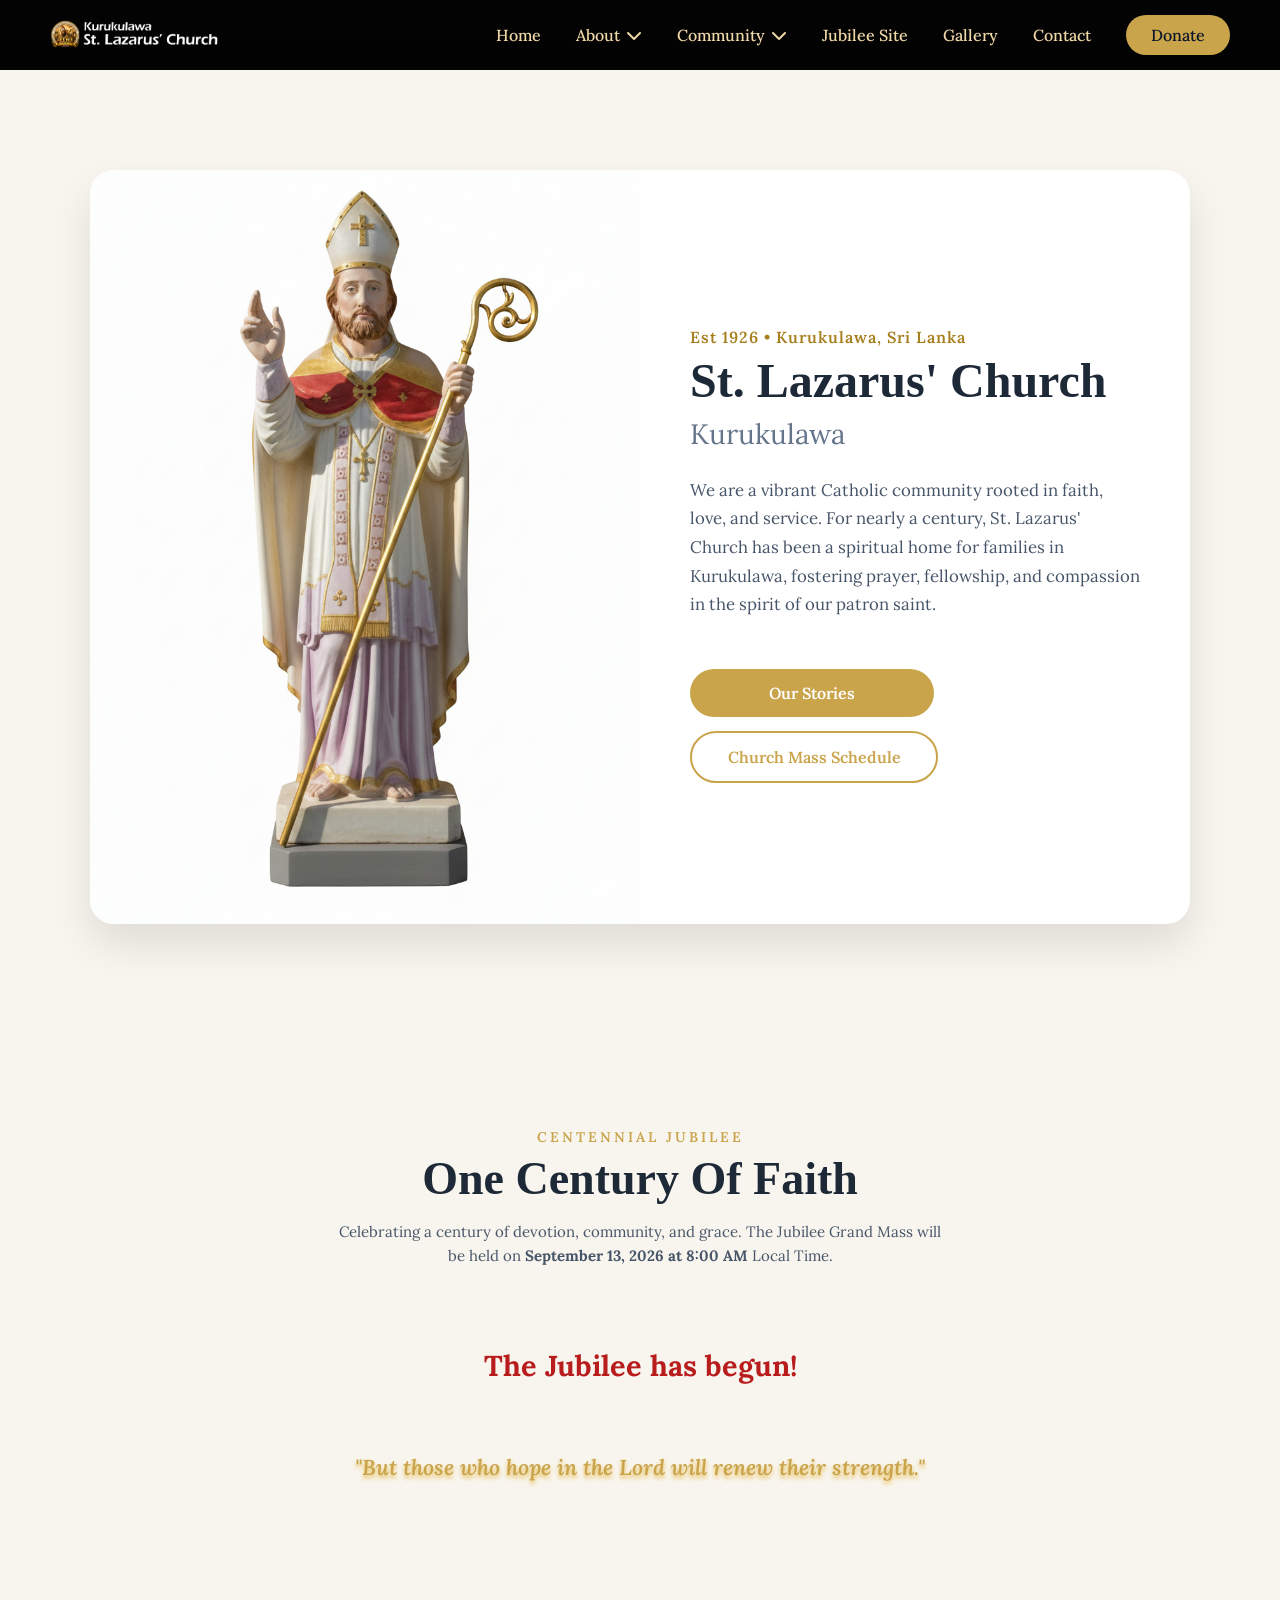
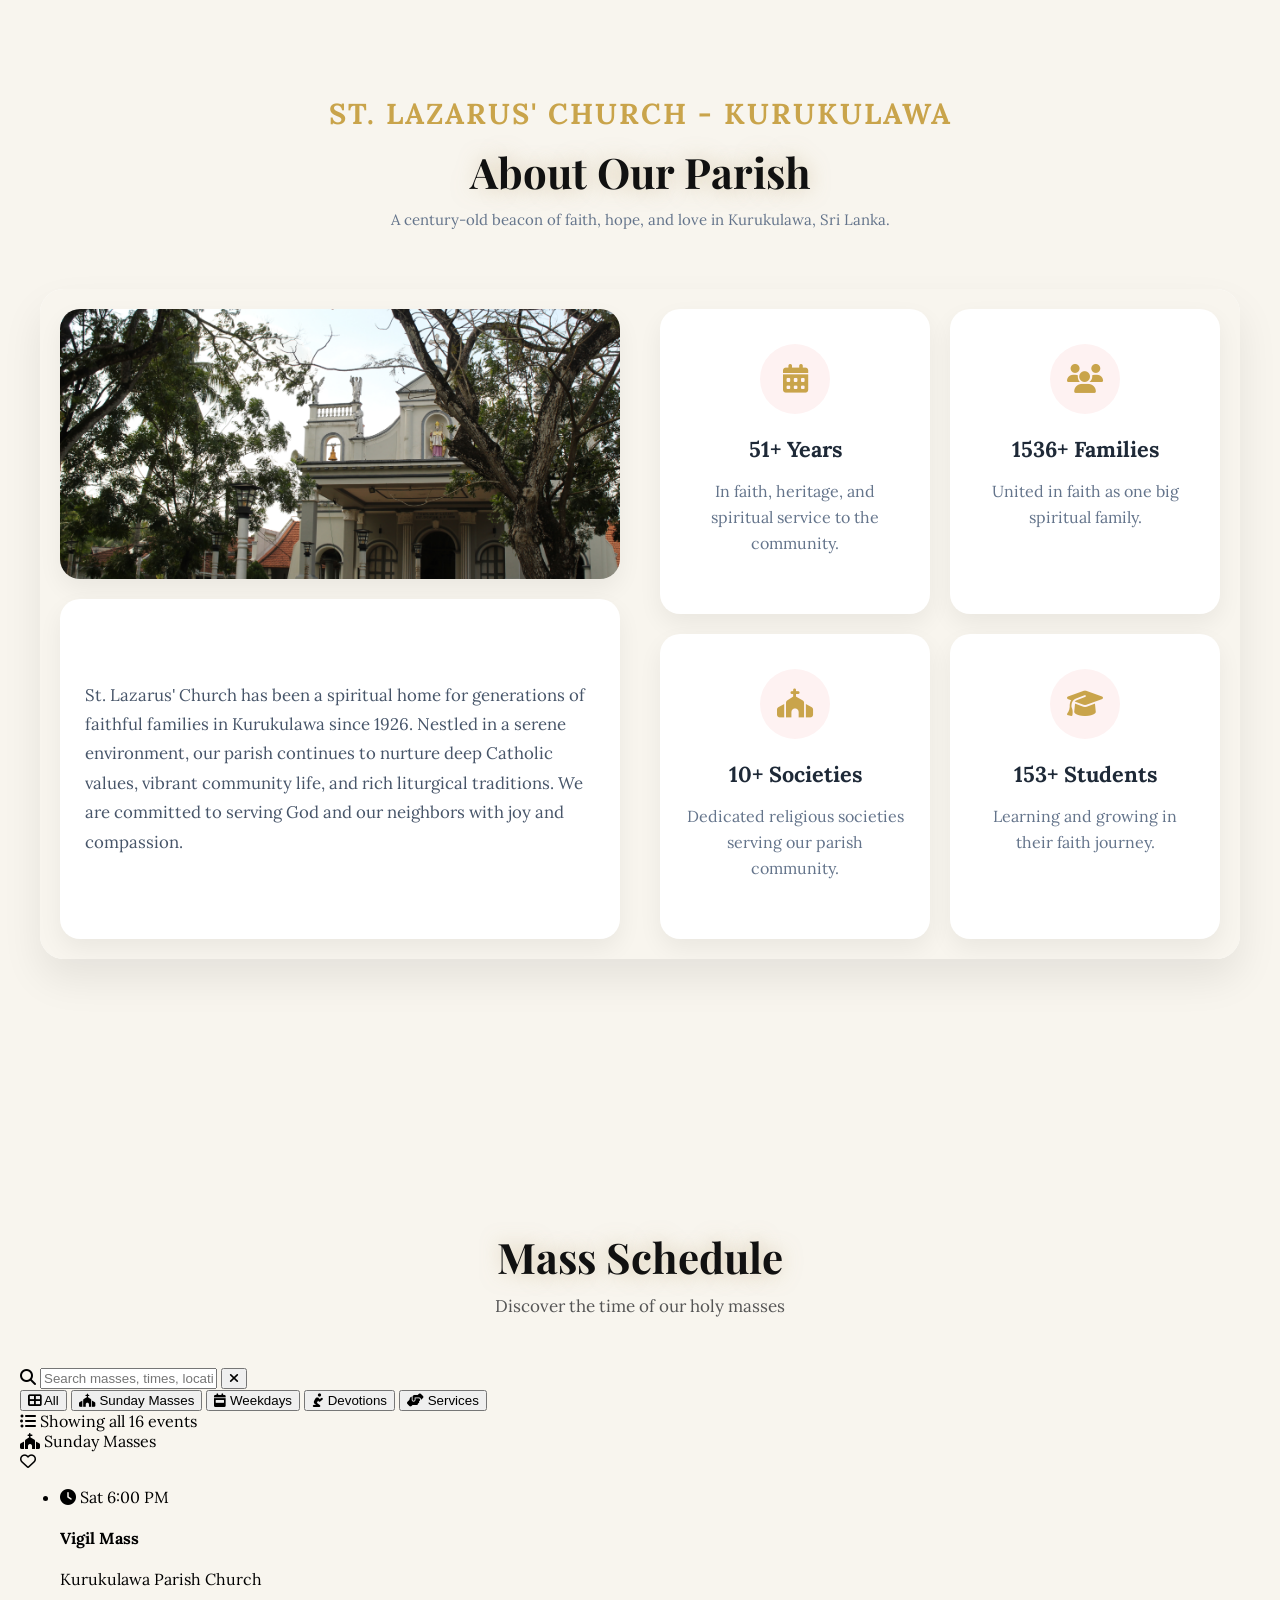
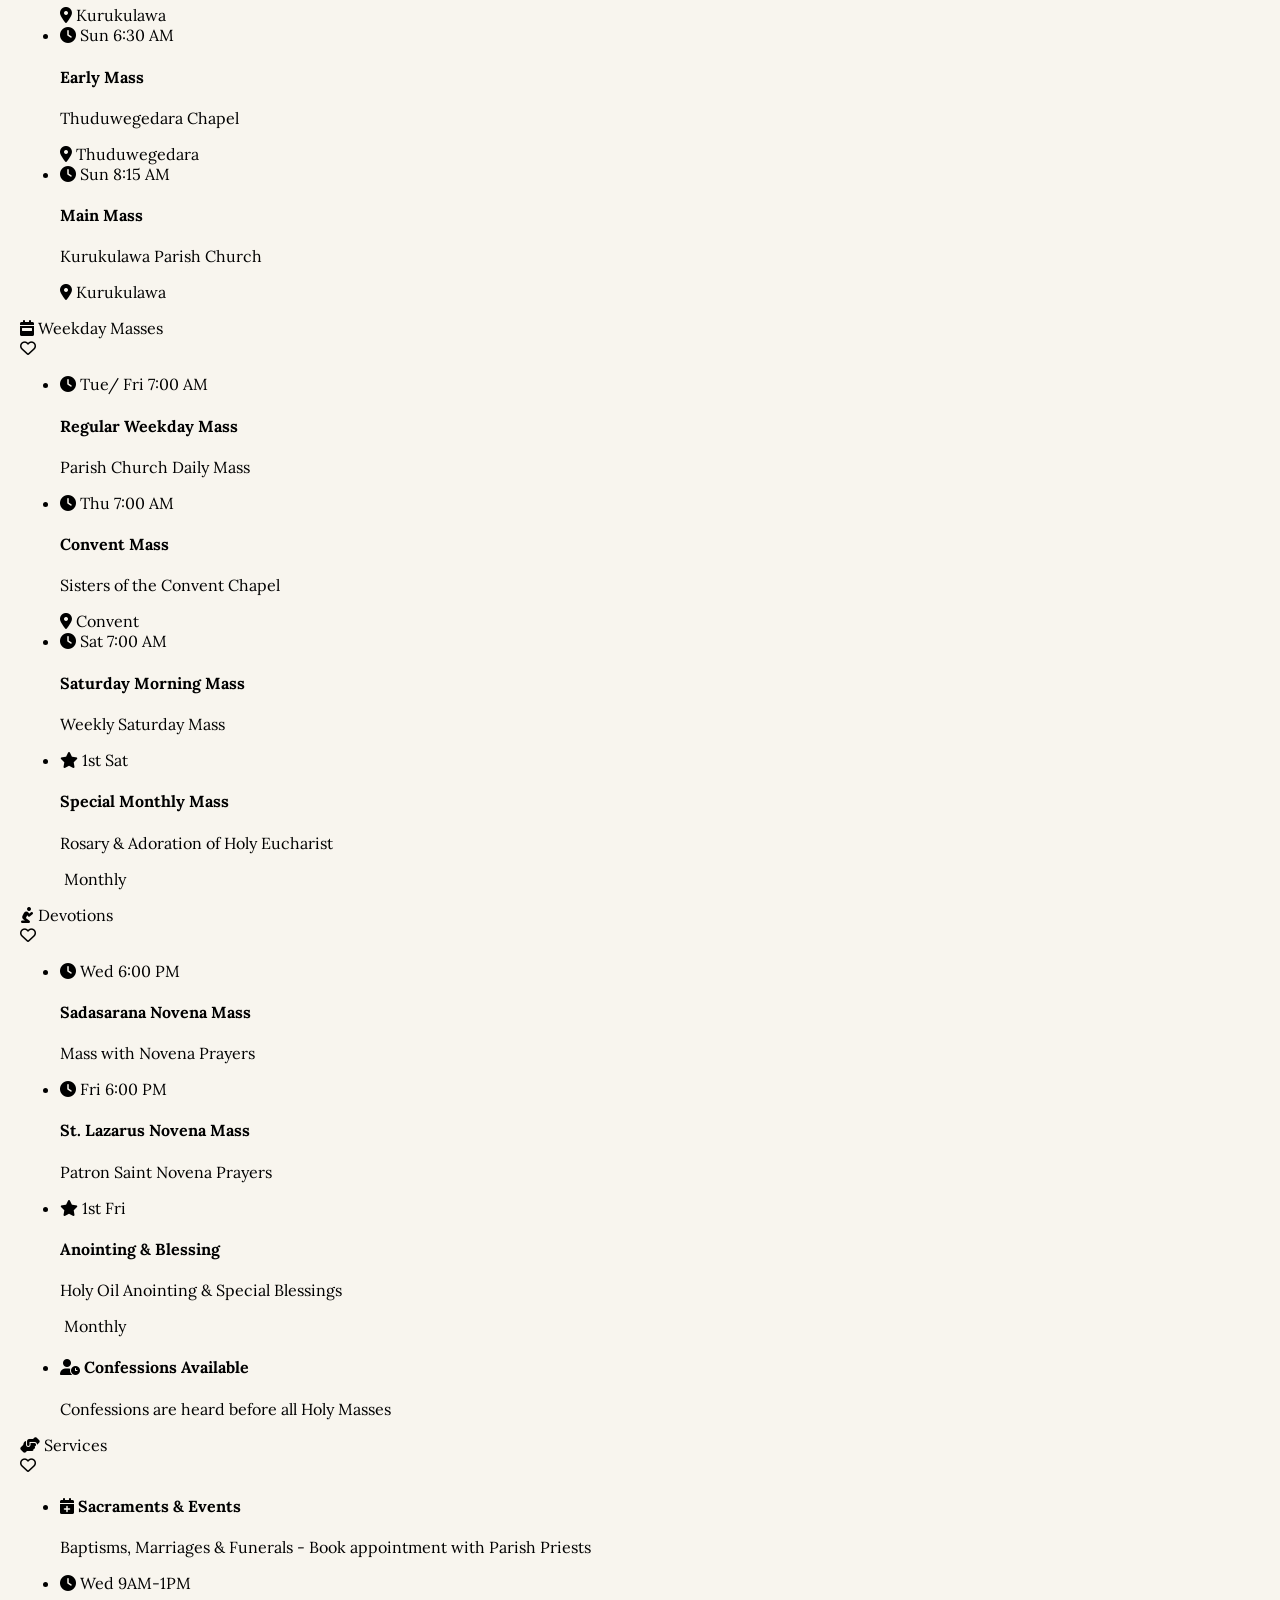
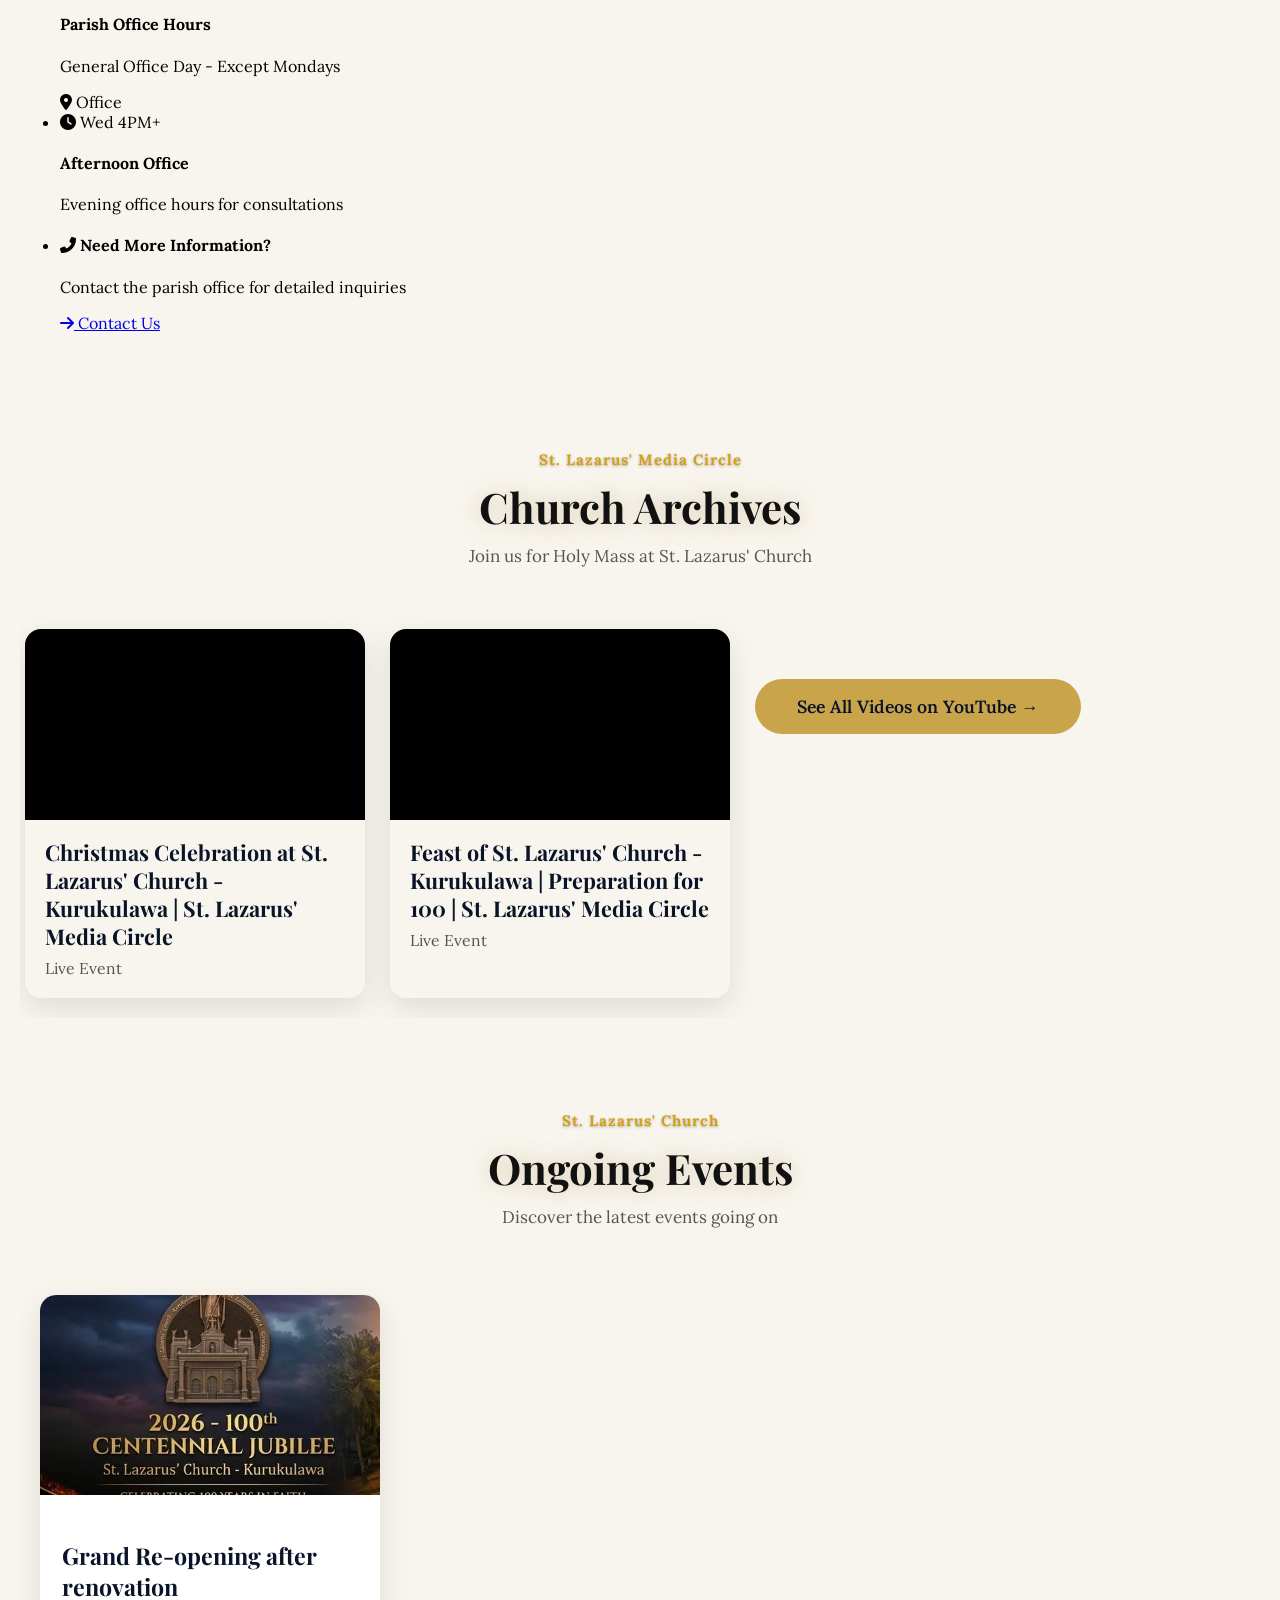
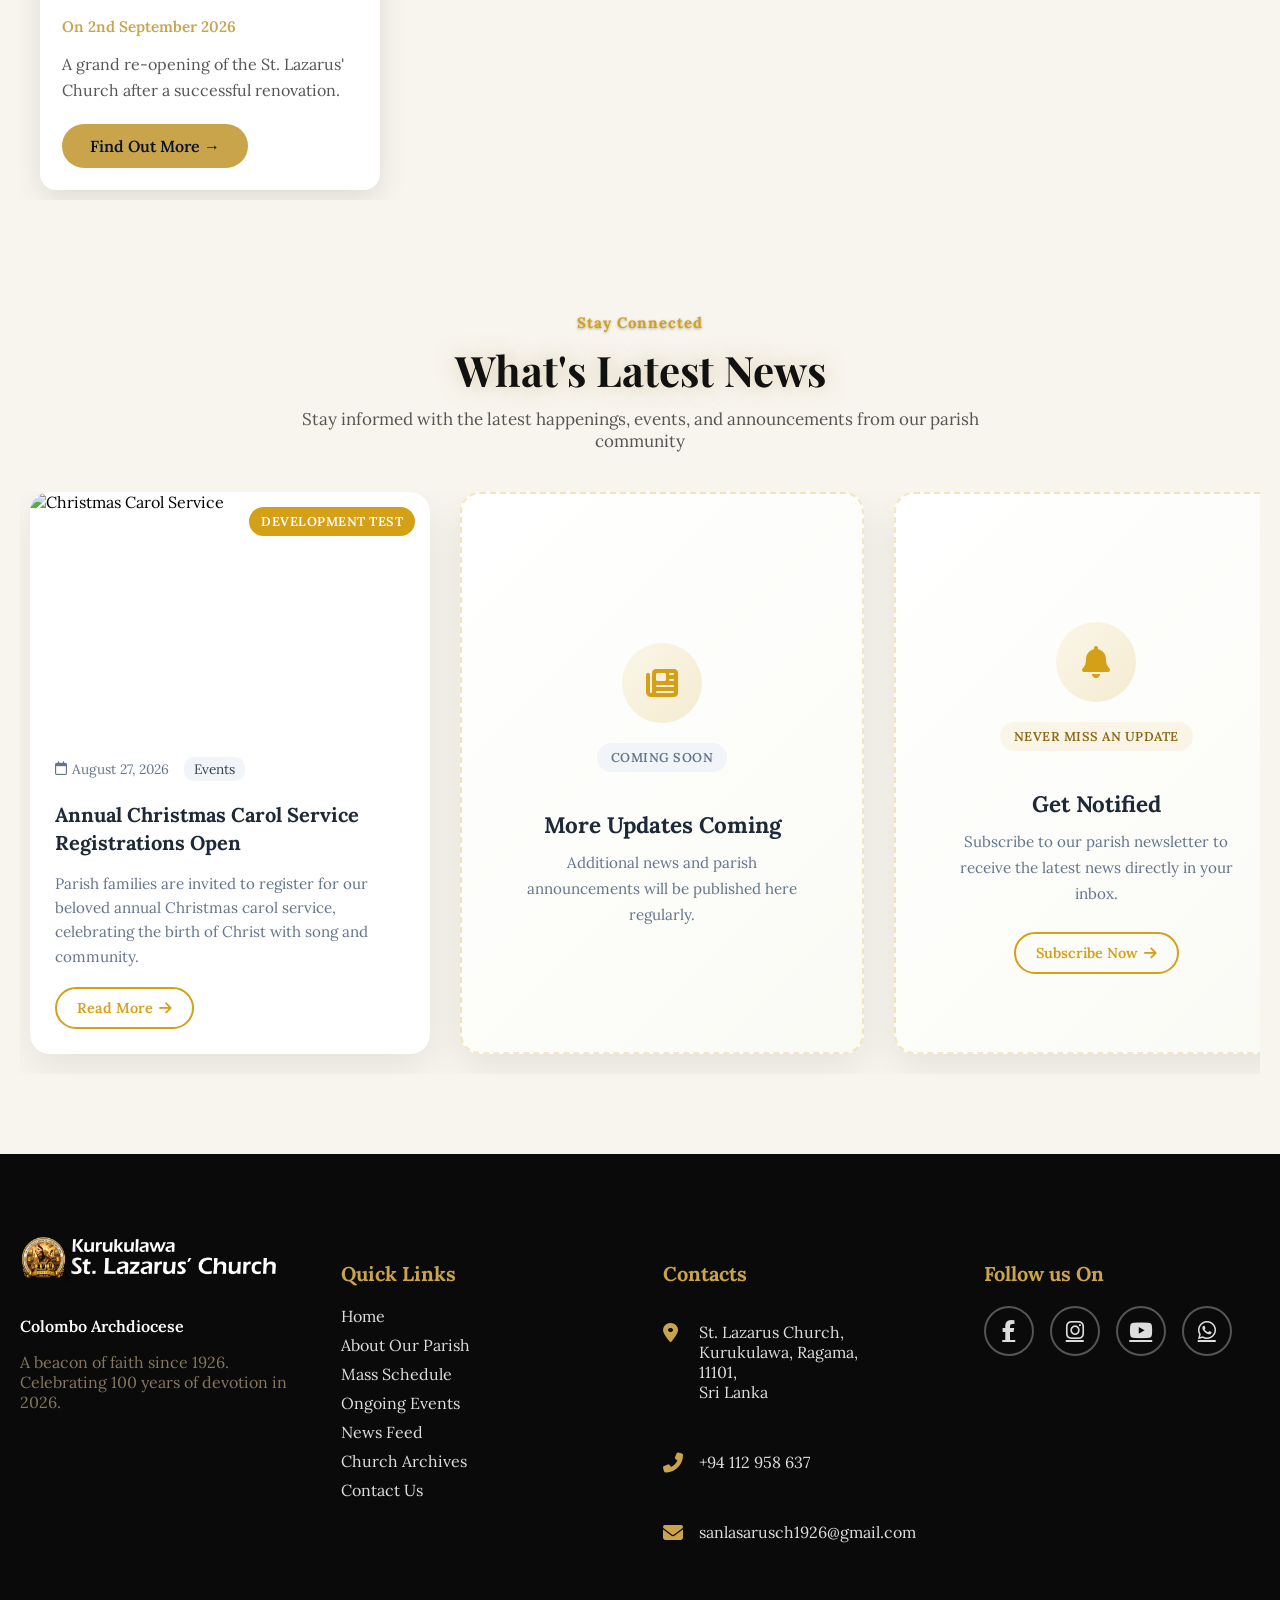
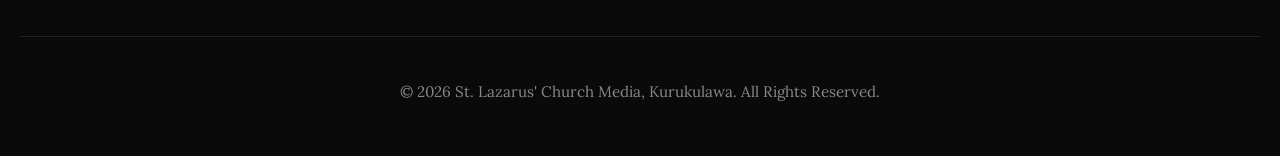
==== commit be872984: "Add files via upload" ====
--- a/index.html
+++ b/index.html
@@ -90,6 +90,9 @@
         </div>>
     </div>
 
+    <!-- Notifications Container - Only on Index.html -->
+    <div class="notifications-container" id="notifications-container"></div>
+
     <!--=================================Site Introduction===========================-->
     <section class="intro-section">
         <div class="intro-container">
@@ -247,57 +250,286 @@
 
     <section class="mass-schedule-section" id="mass-schedule">
         <div class="container">
-
-            <div class="mass-grid">
-
+            <!-- Modern Search & Filter Section -->
+            <div class="mass-filter-container">
+                <div class="search-wrapper">
+                    <i class="fas fa-search search-icon"></i>
+                    <input 
+                        type="text" 
+                        id="mass-search" 
+                        placeholder="Search masses, times, locations..." 
+                        class="mass-search-input"
+                        autocomplete="off"
+                    >
+                    <button class="clear-search" id="clear-search" aria-label="Clear search">
+                        <i class="fas fa-times"></i>
+                    </button>
+                </div>
+                <div class="filter-tags">
+                    <button class="filter-tag active" data-filter="all">
+                        <i class="fas fa-th-large"></i> All
+                    </button>
+                    <button class="filter-tag" data-filter="sunday">
+                        <i class="fas fa-church"></i> Sunday Masses
+                    </button>
+                    <button class="filter-tag" data-filter="weekday">
+                        <i class="fas fa-calendar-week"></i> Weekdays
+                    </button>
+                    <button class="filter-tag" data-filter="devotions">
+                        <i class="fas fa-pray"></i> Devotions
+                    </button>
+                    <button class="filter-tag" data-filter="services">
+                        <i class="fas fa-hands-helping"></i> Services
+                    </button>
+                </div>
+                <div class="results-count" id="results-count">
+                    <i class="fas fa-list-ul"></i> Showing all <span>16</span> events
+                </div>
+            </div>
+
+            <!-- Modern Mass Grid with Enhanced Cards -->
+            <div class="modern-mass-grid" id="mass-items-container">
                 <!-- Sunday Masses -->
-                <div class="mass-card">
-                    <i class="fas fa-clock clock-icon"></i>
-                    <h3>Sunday Masses</h3>
-                    <ul class="mass-times">
-                        <li><strong>Saturday 6:00 PM</strong> — Kurukulawa</li>
-                        <li><strong>Sunday 6:30 AM</strong> — Thuduwegedara</li>
-                        <li><strong>Sunday 8:15 AM</strong> — Kurukulawa</li>
-                    </ul>
+                <div class="mass-item" data-category="sunday" data-tags="saturday,sunday,evening,morning,kurukulawa,thuduwegedara">
+                    <div class="modern-mass-card">
+                        <div class="card-header">
+                            <div class="category-badge sunday">
+                                <i class="fas fa-church"></i> Sunday Masses
+                            </div>
+                            <div class="fav-btn" aria-label="Add to favorites">
+                                <i class="far fa-heart"></i>
+                            </div>
+                        </div>
+                        <div class="card-content">
+                            <ul class="modern-mass-list">
+                                <li class="mass-list-item">
+                                    <div class="time-badge">
+                                        <i class="fas fa-clock"></i>
+                                        <span>Sat 6:00 PM</span>
+                                    </div>
+                                    <div class="mass-details">
+                                        <h4>Vigil Mass</h4>
+                                        <p>Kurukulawa Parish Church</p>
+                                    </div>
+                                    <div class="location-badge">
+                                        <i class="fas fa-map-marker-alt"></i> Kurukulawa
+                                    </div>
+                                </li>
+                                <li class="mass-list-item">
+                                    <div class="time-badge">
+                                        <i class="fas fa-clock"></i>
+                                        <span>Sun 6:30 AM</span>
+                                    </div>
+                                    <div class="mass-details">
+                                        <h4>Early Mass</h4>
+                                        <p>Thuduwegedara Chapel</p>
+                                    </div>
+                                    <div class="location-badge">
+                                        <i class="fas fa-map-marker-alt"></i> Thuduwegedara
+                                    </div>
+                                </li>
+                                <li class="mass-list-item">
+                                    <div class="time-badge">
+                                        <i class="fas fa-clock"></i>
+                                        <span>Sun 8:15 AM</span>
+                                    </div>
+                                    <div class="mass-details">
+                                        <h4>Main Mass</h4>
+                                        <p>Kurukulawa Parish Church</p>
+                                    </div>
+                                    <div class="location-badge">
+                                        <i class="fas fa-map-marker-alt"></i> Kurukulawa
+                                    </div>
+                                </li>
+                            </ul>
+                        </div>
+                    </div>
                 </div>
 
                 <!-- Weekday Masses -->
-                <div class="mass-card">
-                    <i class="fas fa-clock clock-icon"></i>
-                    <h3>Weekday Masses</h3>
-                    <ul class="mass-times">
-                        <li><strong>Tuesday & Friday</strong> — 7:00 AM</li>
-                        <li><strong>Thursday</strong> — 7:00 AM (Convent)</li>
-                        <li><strong>Saturday</strong> — 7:00 AM </li>
-                        <li><strong>First Saturday of the Month</strong> — 7:00 AM (Recitation of the Rosary and Adoration of the Holy Eucharist)</li>
-
-                    </ul>
-                </div>
-
-                <!-- Confessions -->
-                <div class="mass-card">
-                    <i class="fas fa-clock clock-icon"></i>
-                    <h3>Confessions &amp; Devotions</h3>
-                    <ul class="mass-times">
-                        <li><strong>Mass with Sadasarana Novina</strong> — Wednesday 6:00 PM</li>
-                        <li><strong>Mass with St. Lazarus Novina</strong> — Friday 6:00 PM</li>
-                        <li><strong>Anointing with holy oil and blessing</strong> — First Friday of the Month 6:00 PM</li>
-                        <li><strong>Confessions</strong> — Before Holy Mass</li>
-                    
-                    </ul>
+                <div class="mass-item" data-category="weekday" data-tags="tuesday,friday,thursday,saturday,morning,convent,rosary,adoration,eucharist">
+                    <div class="modern-mass-card">
+                        <div class="card-header">
+                            <div class="category-badge weekday">
+                                <i class="fas fa-calendar-week"></i> Weekday Masses
+                            </div>
+                            <div class="fav-btn" aria-label="Add to favorites">
+                                <i class="far fa-heart"></i>
+                            </div>
+                        </div>
+                        <div class="card-content">
+                            <ul class="modern-mass-list">
+                                <li class="mass-list-item">
+                                    <div class="time-badge">
+                                        <i class="fas fa-clock"></i>
+                                        <span>Tue/ Fri 7:00 AM</span>
+                                    </div>
+                                    <div class="mass-details">
+                                        <h4>Regular Weekday Mass</h4>
+                                        <p>Parish Church Daily Mass</p>
+                                    </div>
+                                </li>
+                                <li class="mass-list-item">
+                                    <div class="time-badge">
+                                        <i class="fas fa-clock"></i>
+                                        <span>Thu 7:00 AM</span>
+                                    </div>
+                                    <div class="mass-details">
+                                        <h4>Convent Mass</h4>
+                                        <p>Sisters of the Convent Chapel</p>
+                                    </div>
+                                    <div class="location-badge special">
+                                        <i class="fas fa-map-marker-alt"></i> Convent
+                                    </div>
+                                </li>
+                                <li class="mass-list-item">
+                                    <div class="time-badge">
+                                        <i class="fas fa-clock"></i>
+                                        <span>Sat 7:00 AM</span>
+                                    </div>
+                                    <div class="mass-details">
+                                        <h4>Saturday Morning Mass</h4>
+                                        <p>Weekly Saturday Mass</p>
+                                    </div>
+                                </li>
+                                <li class="mass-list-item featured">
+                                    <div class="time-badge special">
+                                        <i class="fas fa-star"></i>
+                                        <span>1st Sat</span>
+                                    </div>
+                                    <div class="mass-details">
+                                        <h4>Special Monthly Mass</h4>
+                                        <p>Rosary & Adoration of Holy Eucharist</p>
+                                    </div>
+                                    <div class="special-badge">
+                                        <i class="fas fa-calendar-star"></i> Monthly
+                                    </div>
+                                </li>
+                            </ul>
+                        </div>
+                    </div>
+                </div>
+
+                <!-- Confessions & Devotions -->
+                <div class="mass-item" data-category="devotions" data-tags="wednesday,friday,novina,sadasarana,lazarus,holy,anointing,blessing,confessions,rosary,first">
+                    <div class="modern-mass-card">
+                        <div class="card-header">
+                            <div class="category-badge devotion">
+                                <i class="fas fa-pray"></i> Devotions
+                            </div>
+                            <div class="fav-btn" aria-label="Add to favorites">
+                                <i class="far fa-heart"></i>
+                            </div>
+                        </div>
+                        <div class="card-content">
+                            <ul class="modern-mass-list">
+                                <li class="mass-list-item">
+                                    <div class="time-badge">
+                                        <i class="fas fa-clock"></i>
+                                        <span>Wed 6:00 PM</span>
+                                    </div>
+                                    <div class="mass-details">
+                                        <h4>Sadasarana Novena Mass</h4>
+                                        <p>Mass with Novena Prayers</p>
+                                    </div>
+                                </li>
+                                <li class="mass-list-item">
+                                    <div class="time-badge">
+                                        <i class="fas fa-clock"></i>
+                                        <span>Fri 6:00 PM</span>
+                                    </div>
+                                    <div class="mass-details">
+                                        <h4>St. Lazarus Novena Mass</h4>
+                                        <p>Patron Saint Novena Prayers</p>
+                                    </div>
+                                </li>
+                                <li class="mass-list-item featured">
+                                    <div class="time-badge special">
+                                        <i class="fas fa-star"></i>
+                                        <span>1st Fri</span>
+                                    </div>
+                                    <div class="mass-details">
+                                        <h4>Anointing & Blessing</h4>
+                                        <p>Holy Oil Anointing & Special Blessings</p>
+                                    </div>
+                                    <div class="special-badge">
+                                        <i class="fas fa-calendar-star"></i> Monthly
+                                    </div>
+                                </li>
+                                <li class="mass-list-item">
+                                    <div class="mass-details full-width">
+                                        <h4><i class="fas fa-user-clock"></i> Confessions Available</h4>
+                                        <p>Confessions are heard before all Holy Masses</p>
+                                    </div>
+                                </li>
+                            </ul>
+                        </div>
+                    </div>
                 </div>
 
                 <!-- Other Services -->
-                <div class="mass-card">
-                    <i class="fas fa-clock clock-icon"></i>
-                    <h3>Other Services</h3>
-                    <ul class="mass-times">
-                        <li><strong>Baptism, Marriages & Funerals</strong> — Consult the Parish Priests in order to an appointment</li>
-                        <li><strong>General Office Day</strong> — Wednesday 9.00 AM to 1:00 PM and 4:00 PM Onwards (Except Mondays)</li>
-                        <li><strong>For More</strong> — Contact the office</li>
-                    </ul>
-                </div>
-
+                <div class="mass-item" data-category="services" data-tags="baptism,marriage,funeral,office,wednesday,appointment,priest,contact">
+                    <div class="modern-mass-card">
+                        <div class="card-header">
+                            <div class="category-badge service">
+                                <i class="fas fa-hands-helping"></i> Services
+                            </div>
+                            <div class="fav-btn" aria-label="Add to favorites">
+                                <i class="far fa-heart"></i>
+                            </div>
+                        </div>
+                        <div class="card-content">
+                            <ul class="modern-mass-list">
+                                <li class="mass-list-item">
+                                    <div class="mass-details full-width">
+                                        <h4><i class="fas fa-calendar-plus"></i> Sacraments & Events</h4>
+                                        <p>Baptisms, Marriages & Funerals - Book appointment with Parish Priests</p>
+                                    </div>
+                                </li>
+                                <li class="mass-list-item">
+                                    <div class="time-badge">
+                                        <i class="fas fa-clock"></i>
+                                        <span>Wed 9AM-1PM</span>
+                                    </div>
+                                    <div class="mass-details">
+                                        <h4>Parish Office Hours</h4>
+                                        <p>General Office Day - Except Mondays</p>
+                                    </div>
+                                    <div class="location-badge">
+                                        <i class="fas fa-map-marker-alt"></i> Office
+                                    </div>
+                                </li>
+                                <li class="mass-list-item">
+                                    <div class="time-badge">
+                                        <i class="fas fa-clock"></i>
+                                        <span>Wed 4PM+</span>
+                                    </div>
+                                    <div class="mass-details">
+                                        <h4>Afternoon Office</h4>
+                                        <p>Evening office hours for consultations</p>
+                                    </div>
+                                </li>
+                                <li class="mass-list-item cta">
+                                    <div class="mass-details full-width">
+                                        <h4><i class="fas fa-phone-alt"></i> Need More Information?</h4>
+                                        <p>Contact the parish office for detailed inquiries</p>
+                                        <a href="contact-us.html" class="contact-btn">
+                                            <i class="fas fa-arrow-right"></i> Contact Us
+                                        </a>
+                                    </div>
+                                </li>
+                            </ul>
+                        </div>
+                    </div>
+                </div>
+            </div>
+
+            <!-- Empty State -->
+            <div class="no-results" id="no-results" style="display: none;">
+                <i class="fas fa-search-minus"></i>
+                <h3>No masses found</h3>
+                <p>Try adjusting your search or filter to find what you're looking for.</p>
+                <button class="reset-filters" id="reset-filters">Reset all filters</button>
             </div>
         </div>
     </section>
--- a/CSS/essential-style.css
+++ b/CSS/essential-style.css
@@ -4,7 +4,7 @@
     font-family: 'Lora', Georgia, 'Times New Roman', Times, serif;
 }
 
-/* ====================== Header (Fixed Mobile View) ====================== */
+/* ====================== Header (Mobile View by Default) ====================== */
 /* Header */
 .heads-up {
     display: grid;
@@ -165,8 +165,152 @@
     font-size: 1.1rem;
 }
 
-/* Responsive */
-@media (max-width: 768px) {
+/* Desktop Navigation Styles */
+@media (min-width: 1025px) {
+    body {
+        padding-top: 70px; /* Add space for fixed header */
+    }
+
+    .heads-up {
+        grid-template-columns: 1fr 3fr;
+        grid-template-rows: 70px;
+        height: 70px;
+        padding: 0 50px;
+        max-width: 100%;
+        box-sizing: border-box;
+    }
+
+    .div1 {
+        grid-area: auto;
+        display: flex;
+        align-items: center;
+        padding-left: 0;
+    }
+
+    .div2 {
+        grid-area: auto;
+        display: flex;
+        align-items: center;
+        justify-content: flex-end;
+    }
+
+    .div3 {
+        display: none; /* Hide hamburger on desktop */
+    }
+
+    .div4 {
+        display: none; /* Hide unused grid column */
+    }
+
+    .desktop-nav {
+        display: flex;
+        align-items: center;
+    }
+
+    .desktop-nav > ul {
+        display: flex;
+        list-style: none;
+        margin: 0;
+        padding: 0;
+        align-items: center;
+        gap: 35px;
+    }
+
+    .desktop-nav > ul > li > a {
+        color: #f0d8a8;
+        text-decoration: none;
+        font-size: 1rem;
+        font-weight: 500;
+        transition: color 0.3s ease;
+        display: flex;
+        align-items: center;
+        gap: 6px;
+    }
+
+    .desktop-nav > ul > li > a:hover {
+        color: #c9a44b;
+    }
+
+    /* Dropdown Styles */
+    .dropdown {
+        position: relative;
+    }
+
+    .dropdown-menu {
+        position: absolute;
+        top: 100%;
+        left: 0;
+        background: rgba(10, 20, 40, 0.98);
+        min-width: 220px;
+        list-style: none;
+        padding: 15px 0;
+        margin: 10px 0 0 0;
+        border-radius: 8px;
+        opacity: 0;
+        visibility: hidden;
+        transform: translateY(-10px);
+        transition: all 0.4s cubic-bezier(0.4, 0, 0.2, 1);
+        box-shadow: 0 8px 30px rgba(0, 0, 0, 0.3);
+    }
+
+    .dropdown:hover .dropdown-menu {
+        opacity: 1;
+        visibility: visible;
+        transform: translateY(0);
+    }
+
+    .dropdown-menu li {
+        padding: 0;
+        margin: 0;
+    }
+
+    .dropdown-menu li a {
+        color: #f0d8a8;
+        text-decoration: none;
+        padding: 12px 25px;
+        display: block;
+        font-size: 0.95rem;
+        transition: all 0.3s ease;
+        border-bottom: 1px solid rgba(255, 255, 255, 0.05);
+    }
+
+    .dropdown-menu li:last-child a {
+        border-bottom: none;
+    }
+
+    .dropdown-menu li a:hover {
+        background: rgba(201, 164, 75, 0.1);
+        color: #c9a44b;
+        padding-left: 30px;
+    }
+
+    /* Donate Button */
+    .donate-btn {
+        background: #c9a44b;
+        color: #0a1428 !important;
+        padding: 10px 25px !important;
+        border-radius: 50px;
+        font-weight: 600;
+        transition: all 0.3s ease !important;
+    }
+
+    .donate-btn:hover {
+        background: #d4b85e;
+        transform: translateY(-2px);
+        box-shadow: 0 4px 15px rgba(201, 164, 75, 0.4);
+    }
+}
+
+/* Tablet and Mobile - Keep mobile menu intact */
+@media (max-width: 1024px) {
+    body {
+        padding-top: 50px; /* Mobile header height */
+    }
+
+    .desktop-nav {
+        display: none;
+    }
+
     .hamburger {
         display: flex;
     }
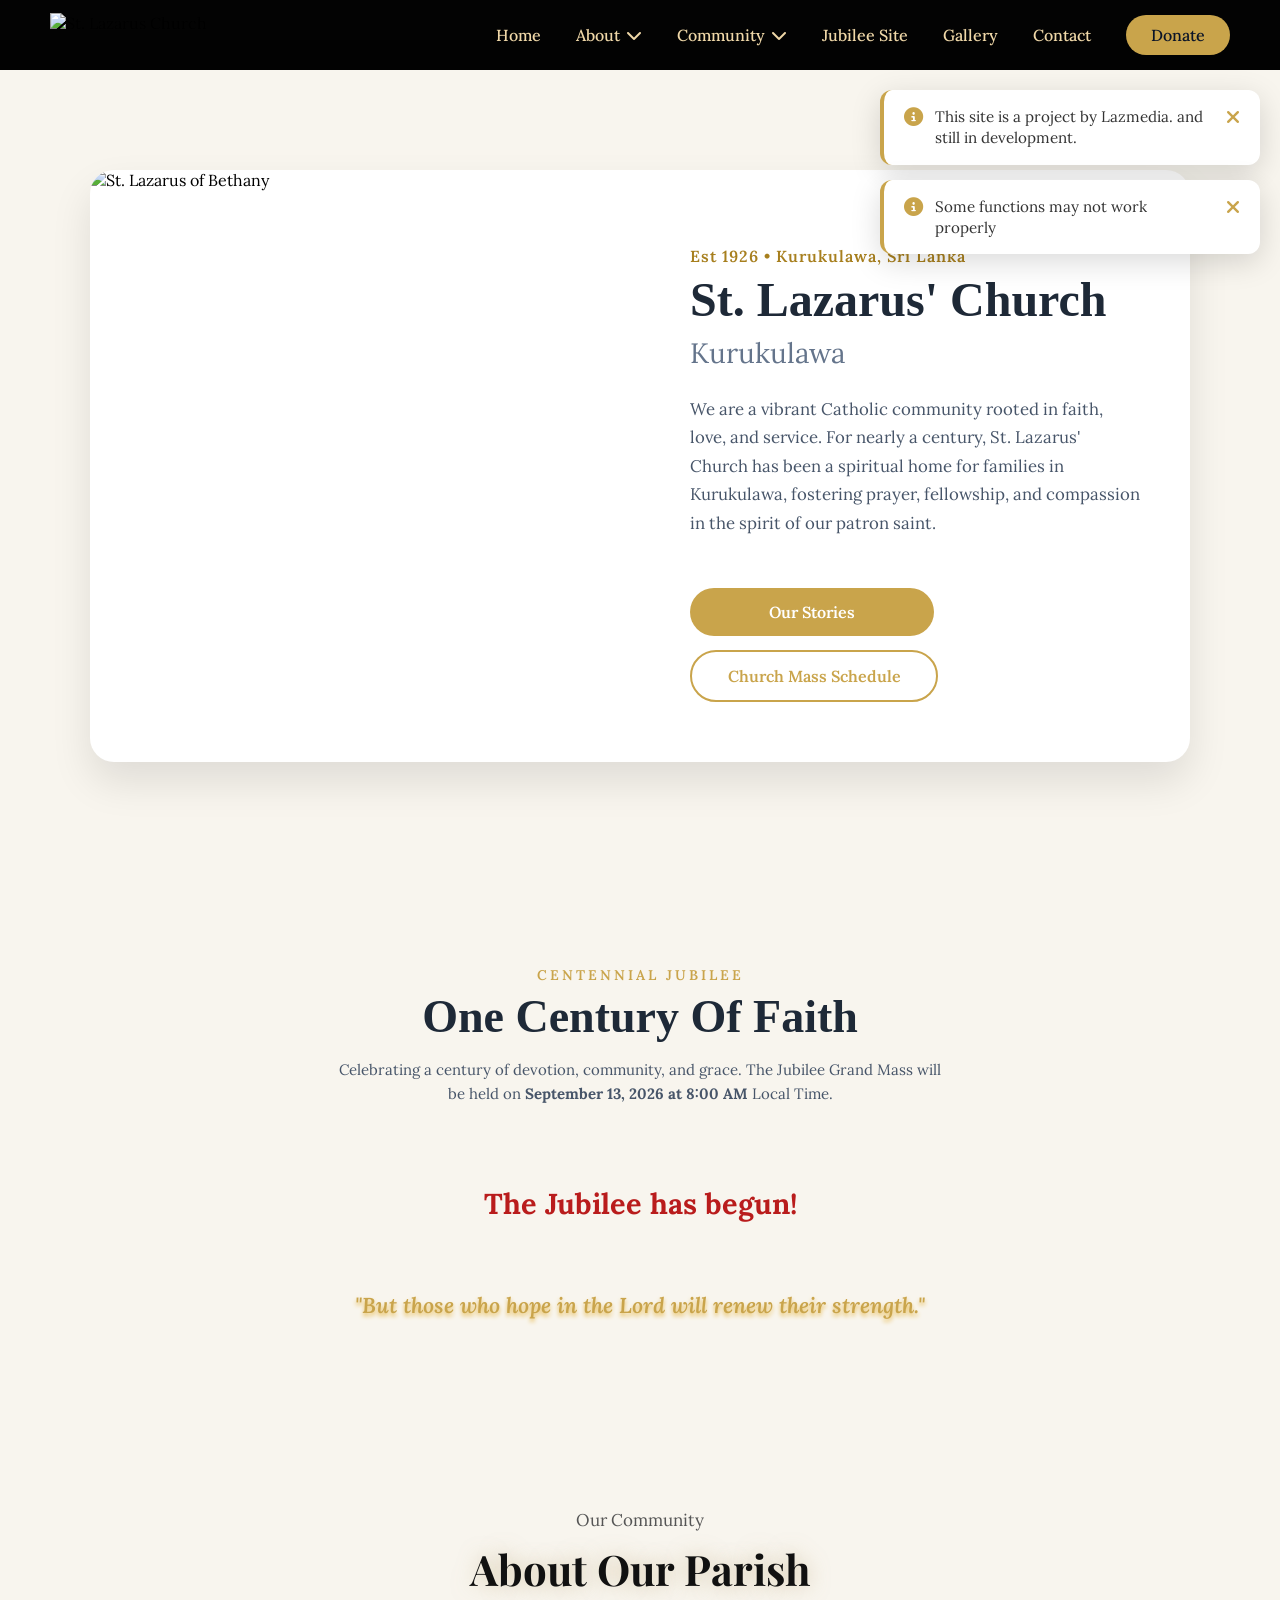
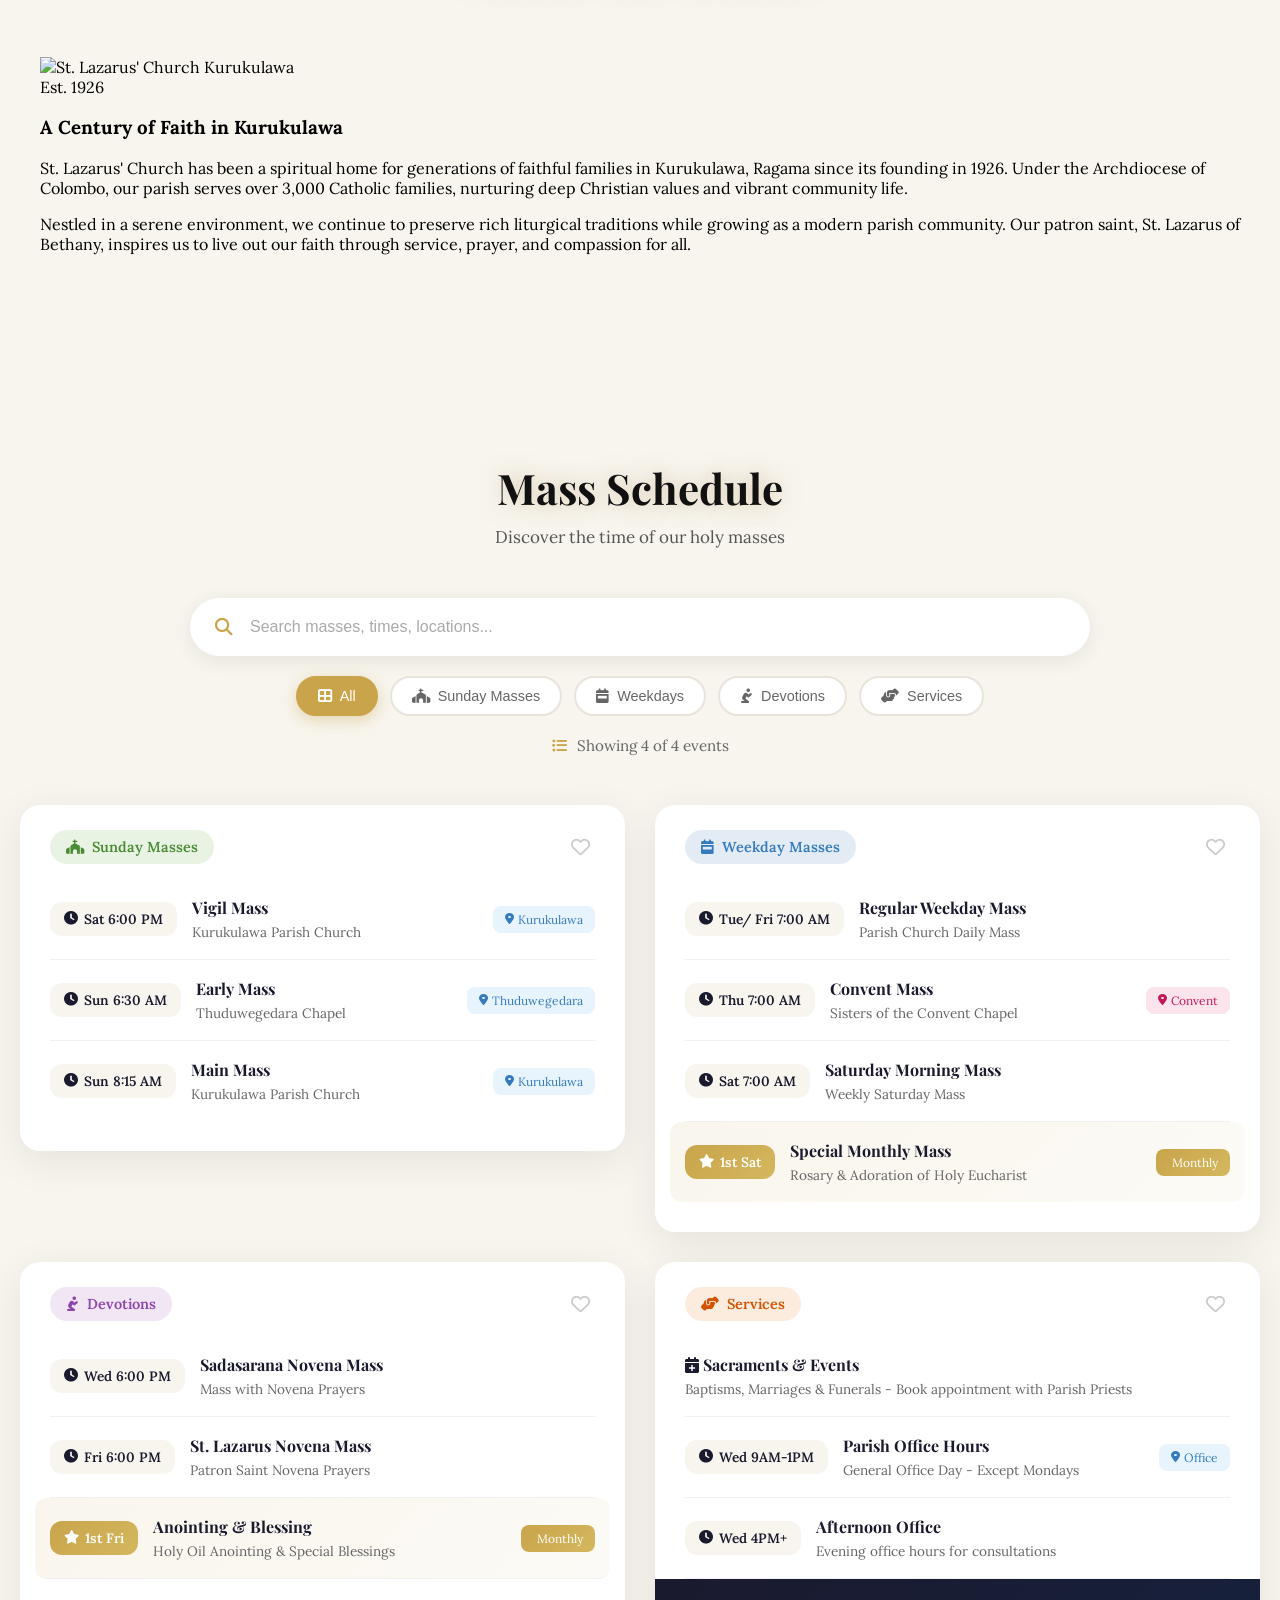
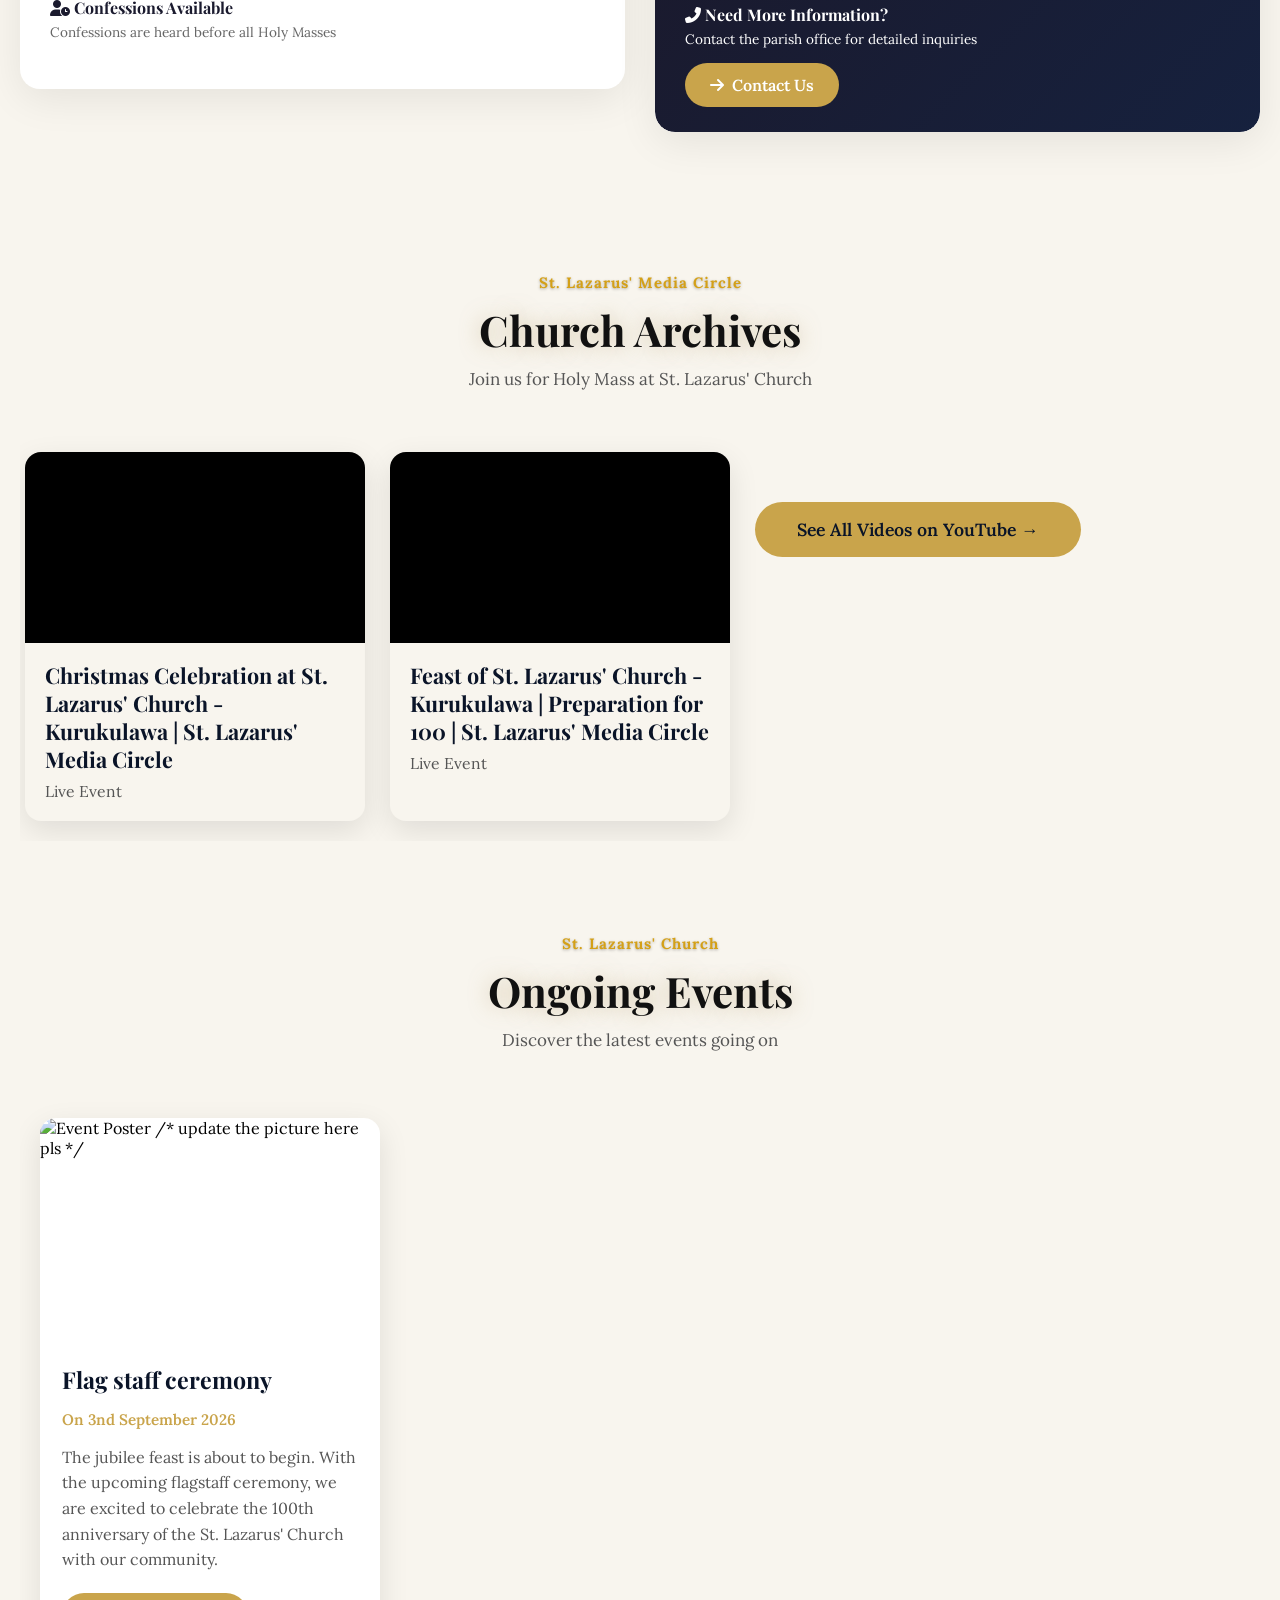
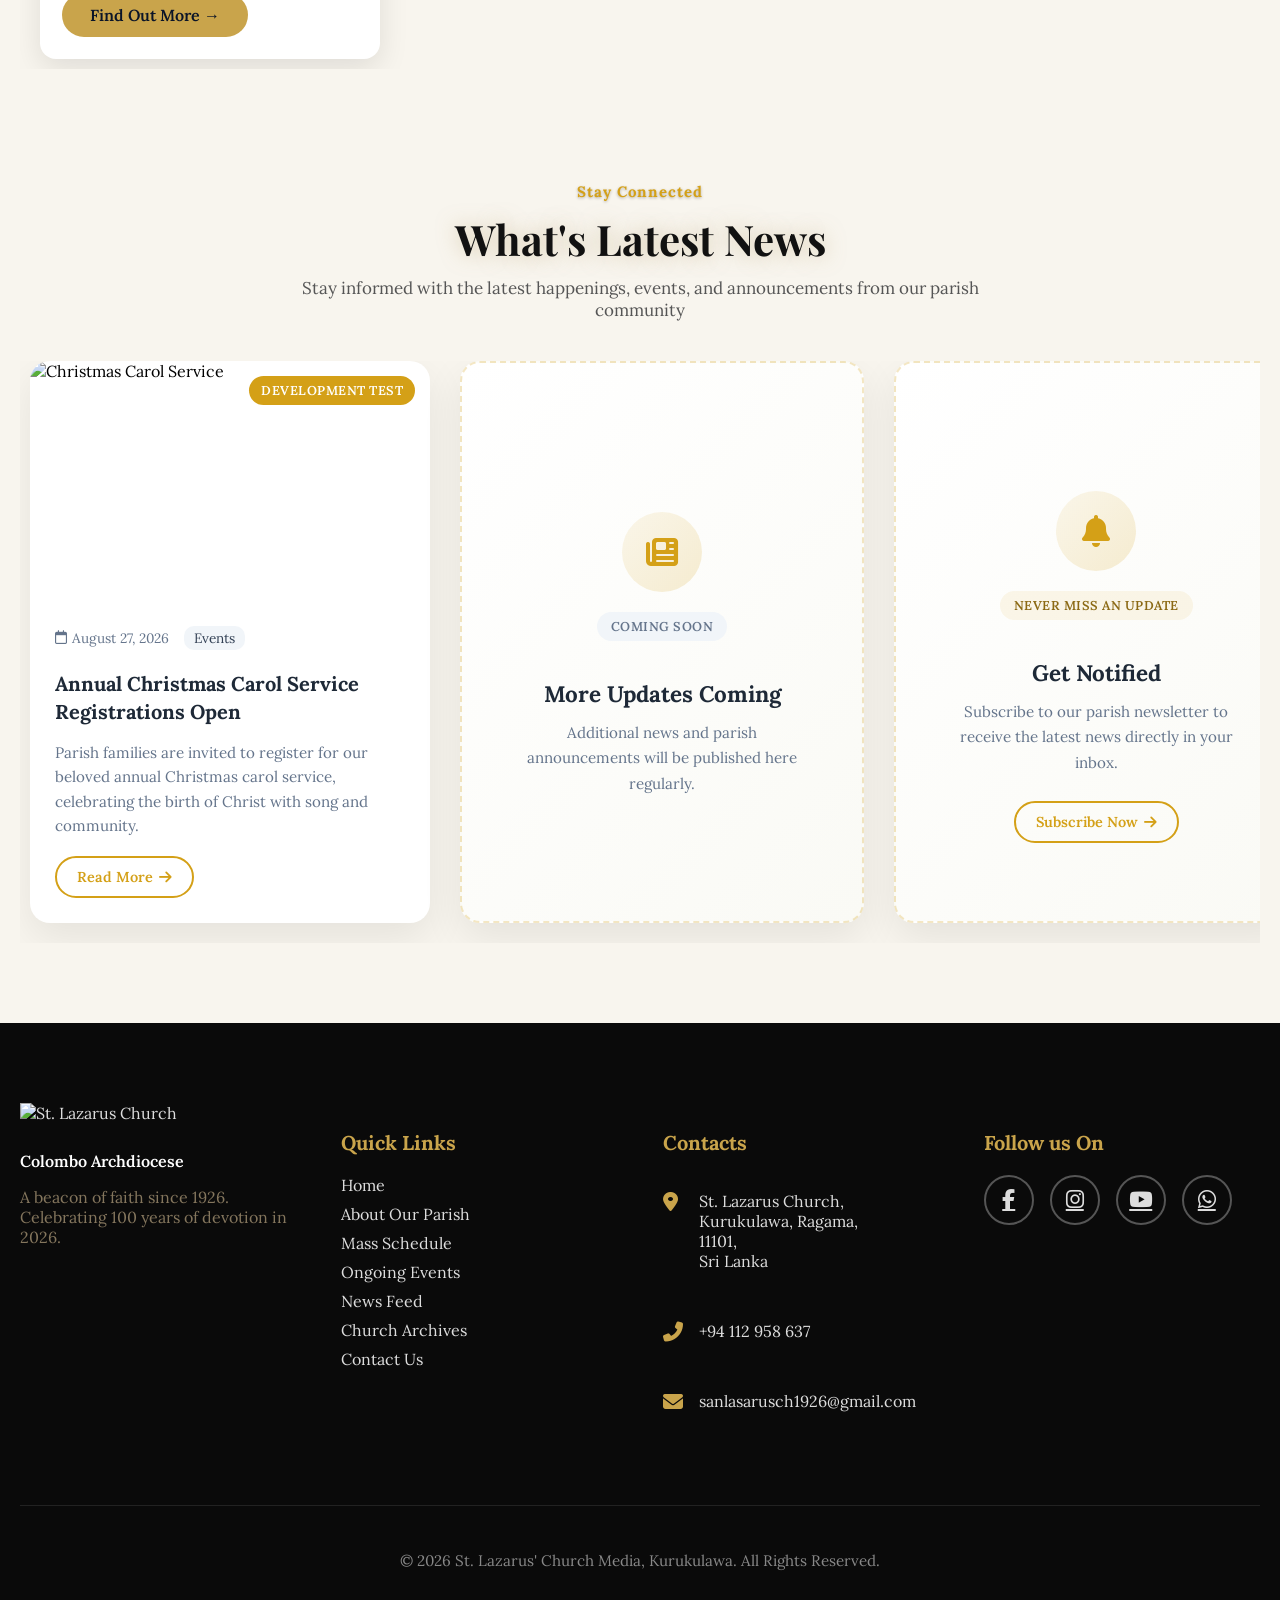
==== commit 520a872b: "Add files via upload" ====
--- a/index.html
+++ b/index.html
@@ -25,7 +25,7 @@
     <!-- HEADER -->
     <div class="heads-up">
         <div class="div1">
-            <img src="Assets/Essentials/CLI-logo-c.png" alt="St. Lazarus Church" class="title-logo">
+            <img src="https://res.cloudinary.com/ejsvt1ie/image/upload/v1788393735/CLI-logo-c.png" alt="St. Lazarus Church" class="title-logo">
         </div>
         <div class="div2">
             <!-- Desktop Navigation -->
@@ -67,7 +67,7 @@
     <!-- MOBILE MENU -->
     <div class="mobile-menu" id="mobile-menu">
         <div class="menu-header">
-            <img src="Assets/Essentials/CLI-logo-c.png" alt="St. Lazarus Church" class="menu-logo">
+            <img src="https://res.cloudinary.com/ejsvt1ie/image/upload/v1788393735/CLI-logo-c.png" alt="St. Lazarus Church" class="menu-logo">
             <button class="close-btn" id="close-btn">X</button>
         </div>
 
@@ -101,7 +101,7 @@
 
                 <!-- Image -->
                 <div class="intro-image">
-                    <img src="Assets/Home/st-laz-of-bethany.jpg" alt="St. Lazarus of Bethany" id="lazarus-image">
+                    <img src="https://res.cloudinary.com/ejsvt1ie/image/upload/v1788395097/st-laz-of-bethany.png" alt="St. Lazarus of Bethany" id="lazarus-image">
                 </div>
 
                 <!-- Content -->
@@ -178,64 +178,41 @@
     <!--=============================================About Our Church Sector============================-->
     <section class="about-parish">
         <div class="about-container">
-
             <!-- Section Header -->
             <div class="section-header">
-                <h1 class="main-church-title">ST. LAZARUS' CHURCH - KURUKULAWA</h1>
+                <p class="section-subtitle">Our Community</p>
                 <h2 class="section-title">About Our Parish</h2>
-                <p class="section-desc">
-                    A century-old beacon of faith, hope, and love in Kurukulawa, Sri Lanka.
-                </p>
-            </div>
-
-            <!-- Main Content Card - Reverted to clean layout: image+desc left, 2x2 features right -->
-            <div class="main-content-card" id="mainContentCard">
-                <!-- Left Column: Image + Description -->
-                <div class="about-left-column">
-                    <!-- Image -->
-                    <div class="about-image">
-                        <img src="Assets/Home/About-Our-Parish-main-card.JPG" alt="St. Lazarus' Church Kurukulawa"
-                            id="about-image">
-                    </div>
-                    <!-- Text Content -->
-                    <div class="about-text">
-                        <p>
-                            St. Lazarus' Church has been a spiritual home for generations of faithful families
-                            in Kurukulawa since 1926. Nestled in a serene environment, our parish continues to
-                            nurture deep Catholic values, vibrant community life, and rich liturgical traditions.
-                            We are committed to serving God and our neighbors with joy and compassion.
-                        </p>
-                    </div>
-                </div>
-
-                <!-- Right Column: 2x2 Grid of Counter Cards -->
-                <div class="about-features-grid">
-                    <div class="feature-card">
-                        <div class="icon-circle"><i class="fas fa-calendar-alt"></i></div>
-                        <h3><span class="counter" data-target="100">0</span>+ Years</h3>
-                        <p>In faith, heritage, and spiritual service to the community.</p>
-                    </div>
-
-                    <div class="feature-card">
-                        <div class="icon-circle"><i class="fas fa-users"></i></div>
-                        <h3><span class="counter" data-target="3000">0</span>+ Families</h3>
-                        <p>United in faith as one big spiritual family.</p>
-                    </div>
-
-                    <div class="feature-card">
-                        <div class="icon-circle"><i class="fas fa-church"></i></div>
-                        <h3><span class="counter" data-target="21">0</span>+ Societies</h3>
-                        <p>Dedicated religious societies serving our parish community.</p>
-                    </div>
-
-                    <div class="feature-card">
-                        <div class="icon-circle"><i class="fas fa-graduation-cap"></i></div>
-                        <h3><span class="counter" data-target="300">0</span>+ Students</h3>
-                        <p>Learning and growing in their faith journey.</p>
-                    </div>
-                </div>
-            </div>
-
+            </div>
+
+            <!-- Main About Content -->
+            <div class="about-content">
+                <!-- Image Column -->
+                <div class="about-image-column">
+                    <div class="image-container">
+                        <img src="https://res.cloudinary.com/ejsvt1ie/image/upload/v1788386018/IMG_0024.jpg" alt="St. Lazarus' Church Kurukulawa" class="church-photo">
+                        <div class="image-badge">Est. 1926</div>
+                    </div>
+                </div>
+
+                <!-- Text Column -->
+                <div class="about-text-column">
+                    <h3>A Century of Faith in Kurukulawa</h3>
+                    <p>
+                        St. Lazarus' Church has been a spiritual home for generations of faithful families in Kurukulawa, 
+                        Ragama since its founding in 1926. Under the Archdiocese of Colombo, our parish serves over 3,000 
+                        Catholic families, nurturing deep Christian values and vibrant community life.
+                    </p>
+                    <p>
+                        Nestled in a serene environment, we continue to preserve rich liturgical traditions while 
+                        growing as a modern parish community. Our patron saint, St. Lazarus of Bethany, inspires us 
+                        to live out our faith through service, prayer, and compassion for all.
+                    </p>
+                    
+
+
+                    
+                </div>
+            </div>
         </div>
     </section>
 
@@ -605,15 +582,15 @@
             <div class="events-scroll-container">
                 <div class="events-grid">
 
-                    <!-- Event Card 1 -->
+                    <!-- Event Card 1 (main) -->
                     <div class="event-card">
                         <div class="event-image">
-                            <img src="Assets/Home/Events/Jubilee-Event-Thump.jpeg" alt="Event Poster"> /* update the picture here pls */
+                            <img src="https://res.cloudinary.com/ejsvt1ie/image/upload/v1788384284/FlagStaffEnglish.jpg" alt="Event Poster"> /* update the picture here pls */
                         </div>
                         <div class="event-content">
-                            <h3>Grand Re-opening after renovation</h3>
-                            <p class="event-date">On 2nd September 2026</p>
-                            <p class="event-desc">A grand re-opening of the St. Lazarus' Church after a successful renovation.</p>
+                            <h3>Flag staff ceremony</h3>
+                            <p class="event-date">On 3nd September 2026</p>
+                            <p class="event-desc">The jubilee feast is about to begin. With the upcoming flagstaff ceremony, we are excited to celebrate the 100th anniversary of the St. Lazarus' Church with our community.</p>
                             <a href="404.html" class="event-btn">Find Out More →</a>
                         </div>
                     </div>
@@ -715,7 +692,7 @@
 
                 <!-- Column 1: Logo -->
                 <div class="footer-col">
-                    <img src="Assets/Essentials/CLI-logo-c.png" alt="St. Lazarus Church" class="footer-logo">
+                    <img src="https://res.cloudinary.com/ejsvt1ie/image/upload/v1788393735/CLI-logo-c.png" alt="St. Lazarus Church" class="footer-logo">
                  
    <p class="arch-ds-style">Colombo Archdiocese</p>
                     <p class="footcol1-desc">A beacon of faith since 1926. Celebrating 100 years of devotion in
@@ -780,7 +757,7 @@
     <script src="JS/essential-script.js"></script>
     <script src="JS/index-script.js"></script>
     <script src="JS/countdown-script.js"></script>
-    <script src="JS/about-sector-script.js"></script>
+
     <script src="JS/news-animation-script.js"></script>
 </body>
 
--- a/CSS/index-style.css
+++ b/CSS/index-style.css
@@ -437,12 +437,95 @@
     .main-church-title {
         font-size: 15px;
     }
-
     .section-title {
         font-family: 'Playfair Display', Georgia, 'Times New Roman', Times, serif;
         font-size: 39px;
         margin-top: 0;
         text-shadow: 0px 4px 15px #c9a44b;
+    }
+}
+
+/* ==================== NOTIFICATIONS STYLES - Only for Index.html ==================== */
+.notifications-container {
+    position: fixed;
+    top: 90px;
+    right: 20px;
+    z-index: 1500;
+    display: flex;
+    flex-direction: column;
+    gap: 15px;
+    max-width: 380px;
+    width: calc(100% - 40px);
+}
+
+.notification {
+    background: white;
+    border-radius: 12px;
+    box-shadow: 0 8px 30px rgba(0, 0, 0, 0.15);
+    padding: 16px 20px;
+    display: flex;
+    align-items: flex-start;
+    gap: 12px;
+    transform: translateX(120%);
+    opacity: 0;
+    transition: all 0.5s cubic-bezier(0.4, 0, 0.2, 1);
+    border-left: 4px solid #c9a44b;
+}
+
+.notification.visible {
+    transform: translateX(0);
+    opacity: 1;
+}
+
+.notification.hiding {
+    transform: translateX(120%);
+    opacity: 0;
+}
+
+.notification i {
+    color: #c9a44b;
+    font-size: 1.2rem;
+    margin-top: 2px;
+    flex-shrink: 0;
+}
+
+.notification-content {
+    flex: 1;
+}
+
+.notification-message {
+    margin: 0;
+    font-size: 0.95rem;
+    color: #333;
+    line-height: 1.4;
+}
+
+.notification-close {
+    background: none;
+    border: none;
+    color: #888;
+    font-size: 1.1rem;
+    cursor: pointer;
+    padding: 0;
+    margin-left: 8px;
+    transition: color 0.3s;
+    flex-shrink: 0;
+}
+
+.notification-close:hover {
+    color: #333;
+}
+
+/* Mobile adjustments for notifications */
+@media (max-width: 768px) {
+    .notifications-container {
+        top: 70px;
+        right: 15px;
+        max-width: calc(100% - 30px);
+    }
+
+    .notification {
+        padding: 14px 16px;
     }
 }
 
@@ -541,6 +624,438 @@
 @media (max-width: 768px) {
     .mass-grid {
         grid-template-columns: 1fr;
+    }
+}
+
+/* ==================== NEW MODERN MASS SCHEDULE ENHANCEMENTS ==================== */
+.mass-filter-container {
+    max-width: 900px;
+    margin: 0 auto 50px;
+    display: flex;
+    flex-direction: column;
+    gap: 20px;
+}
+
+.search-wrapper {
+    position: relative;
+    background: white;
+    border-radius: 50px;
+    box-shadow: 0 4px 20px rgba(0, 0, 0, 0.08);
+    overflow: hidden;
+    transition: all 0.3s ease;
+}
+
+.search-wrapper:focus-within {
+    box-shadow: 0 6px 30px rgba(201, 164, 75, 0.2);
+    transform: translateY(-2px);
+}
+
+.search-icon {
+    position: absolute;
+    left: 25px;
+    top: 50%;
+    transform: translateY(-50%);
+    color: #c9a44b;
+    font-size: 1.1rem;
+}
+
+.mass-search-input {
+    width: 100%;
+    padding: 20px 60px;
+    border: none;
+    outline: none;
+    font-size: 1rem;
+    color: #333;
+    background: transparent;
+}
+
+.mass-search-input::placeholder {
+    color: #aaa;
+}
+
+.clear-search {
+    position: absolute;
+    right: 20px;
+    top: 50%;
+    transform: translateY(-50%);
+    background: none;
+    border: none;
+    color: #888;
+    font-size: 1rem;
+    cursor: pointer;
+    padding: 5px;
+    opacity: 0;
+    transition: all 0.3s ease;
+}
+
+.clear-search.visible {
+    opacity: 1;
+}
+
+.clear-search:hover {
+    color: #333;
+}
+
+.filter-tags {
+    display: flex;
+    flex-wrap: wrap;
+    gap: 12px;
+    justify-content: center;
+}
+
+.filter-tag {
+    background: white;
+    border: 2px solid #e8e4db;
+    padding: 10px 20px;
+    border-radius: 30px;
+    font-size: 0.9rem;
+    color: #666;
+    cursor: pointer;
+    transition: all 0.3s cubic-bezier(0.4, 0, 0.2, 1);
+    display: flex;
+    align-items: center;
+    gap: 8px;
+}
+
+.filter-tag:hover {
+    border-color: #c9a44b;
+    color: #c9a44b;
+    transform: translateY(-2px);
+}
+
+.filter-tag.active {
+    background: #c9a44b;
+    border-color: #c9a44b;
+    color: white;
+    box-shadow: 0 4px 15px rgba(201, 164, 75, 0.4);
+}
+
+.results-count {
+    text-align: center;
+    color: #666;
+    font-size: 0.95rem;
+}
+
+.results-count i {
+    color: #c9a44b;
+    margin-right: 6px;
+}
+
+/* Modern Mass Grid */
+.modern-mass-grid {
+    display: grid;
+    grid-template-columns: repeat(auto-fit, minmax(450px, 1fr));
+    gap: 30px;
+    margin-bottom: 40px;
+    max-width: 1280px;
+    margin: 0 auto 40px;
+}
+
+.mass-item {
+    opacity: 1;
+    transform: translateY(0);
+    transition: all 0.5s cubic-bezier(0.4, 0, 0.2, 1);
+}
+
+.mass-item.hidden {
+    opacity: 0;
+    transform: translateY(20px);
+    position: absolute;
+    visibility: hidden;
+    pointer-events: none;
+}
+
+.modern-mass-card {
+    background: white;
+    border-radius: 20px;
+    overflow: hidden;
+    box-shadow: 0 10px 40px rgba(0, 0, 0, 0.08);
+    transition: all 0.4s cubic-bezier(0.4, 0, 0.2, 1);
+}
+
+.modern-mass-card:hover {
+    transform: translateY(-8px);
+    box-shadow: 0 20px 50px rgba(0, 0, 0, 0.15);
+}
+
+.card-header {
+    display: flex;
+    justify-content: space-between;
+    align-items: center;
+    padding: 25px 30px 15px;
+}
+
+.category-badge {
+    display: flex;
+    align-items: center;
+    gap: 8px;
+    padding: 8px 16px;
+    border-radius: 20px;
+    font-size: 0.9rem;
+    font-weight: 600;
+}
+
+.category-badge.sunday {
+    background: rgba(106, 176, 76, 0.15);
+    color: #4a8c35;
+}
+
+.category-badge.weekday {
+    background: rgba(70, 130, 180, 0.15);
+    color: #357abd;
+}
+
+.category-badge.devotion {
+    background: rgba(155, 89, 182, 0.15);
+    color: #8e44ad;
+}
+
+.category-badge.service {
+    background: rgba(230, 126, 34, 0.15);
+    color: #d35400;
+}
+
+.fav-btn {
+    background: none;
+    border: none;
+    color: #ccc;
+    font-size: 1.2rem;
+    cursor: pointer;
+    transition: all 0.3s ease;
+    padding: 5px;
+}
+
+.fav-btn:hover {
+    color: #e74c3c;
+    transform: scale(1.2);
+}
+
+.fav-btn.active i {
+    font-family: 'Font Awesome 5 Free';
+    font-weight: 900;
+    color: #e74c3c;
+}
+
+.card-content {
+    padding: 0 30px 30px;
+}
+
+.modern-mass-list {
+    list-style: none;
+    padding: 0;
+    margin: 0;
+}
+
+.mass-list-item {
+    display: flex;
+    align-items: center;
+    gap: 15px;
+    padding: 18px 0;
+    border-bottom: 1px solid #f0f0f0;
+    transition: all 0.3s ease;
+}
+
+.mass-list-item:hover {
+    background: rgba(201, 164, 75, 0.05);
+    margin: 0 -15px;
+    padding-left: 15px;
+    padding-right: 15px;
+    border-radius: 8px;
+}
+
+.mass-list-item:last-child {
+    border-bottom: none;
+}
+
+.mass-list-item.featured {
+    background: linear-gradient(135deg, rgba(201, 164, 75, 0.1) 0%, rgba(201, 164, 75, 0.05) 100%);
+    margin: 0 -15px;
+    padding: 18px 15px;
+    border-radius: 12px;
+}
+
+.mass-list-item.cta {
+    background: linear-gradient(135deg, #1a1a2e 0%, #16213e 100%);
+    margin: 0 -30px -30px;
+    padding: 25px 30px;
+    border-radius: 0 0 20px 20px;
+    border-bottom: none;
+}
+
+.mass-details {
+    flex: 1;
+}
+
+.mass-details.full-width {
+    width: 100%;
+}
+
+.mass-details h4 {
+    margin: 0 0 5px;
+    font-size: 1rem;
+    color: #1a1a2e;
+    font-family: 'Playfair Display', Georgia, 'Times New Roman', Times, serif;
+}
+
+.mass-list-item.cta .mass-details h4,
+.mass-list-item.cta .mass-details p {
+    color: white;
+}
+
+.mass-details p {
+    margin: 0;
+    font-size: 0.85rem;
+    color: #666;
+}
+
+.time-badge {
+    display: flex;
+    align-items: center;
+    gap: 6px;
+    background: #f8f5ee;
+    padding: 8px 14px;
+    border-radius: 12px;
+    font-size: 0.85rem;
+    font-weight: 600;
+    color: #1a1a2e;
+    white-space: nowrap;
+    flex-shrink: 0;
+}
+
+.time-badge.special {
+    background: linear-gradient(135deg, #c9a44b 0%, #d4b85e 100%);
+    color: white;
+}
+
+.location-badge {
+    display: flex;
+    align-items: center;
+    gap: 4px;
+    background: #e8f4fd;
+    padding: 6px 12px;
+    border-radius: 8px;
+    font-size: 0.75rem;
+    color: #357abd;
+    white-space: nowrap;
+    flex-shrink: 0;
+}
+
+.location-badge.special {
+    background: #fce4ec;
+    color: #c2185b;
+}
+
+.special-badge {
+    display: flex;
+    align-items: center;
+    gap: 4px;
+    background: linear-gradient(135deg, #c9a44b 0%, #d4b85e 100%);
+    padding: 6px 12px;
+    border-radius: 8px;
+    font-size: 0.75rem;
+    color: white;
+    white-space: nowrap;
+    flex-shrink: 0;
+}
+
+.contact-btn {
+    display: inline-flex;
+    align-items: center;
+    gap: 8px;
+    background: #c9a44b;
+    color: white;
+    text-decoration: none;
+    padding: 12px 25px;
+    border-radius: 25px;
+    margin-top: 15px;
+    font-weight: 600;
+    transition: all 0.3s ease;
+}
+
+.contact-btn:hover {
+    background: #d4b85e;
+    transform: translateY(-2px);
+    box-shadow: 0 6px 20px rgba(201, 164, 75, 0.4);
+}
+
+/* Empty State */
+.no-results {
+    text-align: center;
+    padding: 80px 20px;
+    background: white;
+    border-radius: 20px;
+    box-shadow: 0 10px 40px rgba(0, 0, 0, 0.08);
+    max-width: 600px;
+    margin: 0 auto;
+}
+
+.no-results i {
+    font-size: 4rem;
+    color: #ccc;
+    margin-bottom: 20px;
+}
+
+.no-results h3 {
+    color: #1a1a2e;
+    margin: 0 0 10px;
+    font-family: 'Playfair Display', Georgia, 'Times New Roman', Times, serif;
+}
+
+.no-results p {
+    color: #666;
+    margin: 0 0 25px;
+}
+
+.reset-filters {
+    background: #c9a44b;
+    color: white;
+    border: none;
+    padding: 12px 30px;
+    border-radius: 25px;
+    font-size: 1rem;
+    cursor: pointer;
+    transition: all 0.3s ease;
+}
+
+.reset-filters:hover {
+    background: #d4b85e;
+    transform: translateY(-2px);
+}
+
+/* Responsive Design */
+@media (max-width: 1024px) {
+    .modern-mass-grid {
+        grid-template-columns: 1fr;
+    }
+}
+
+@media (max-width: 768px) {
+    .modern-mass-grid {
+        grid-template-columns: 1fr;
+        gap: 20px;
+    }
+    
+    .mass-list-item {
+        flex-wrap: wrap;
+        gap: 10px;
+    }
+    
+    .mass-search-input {
+        padding: 18px 55px;
+        font-size: 0.95rem;
+    }
+    
+    .filter-tag {
+        padding: 8px 15px;
+        font-size: 0.85rem;
+    }
+    
+    .card-header {
+        padding: 20px 20px 10px;
+    }
+    
+    .card-content {
+        padding: 0 20px 20px;
     }
 }
 
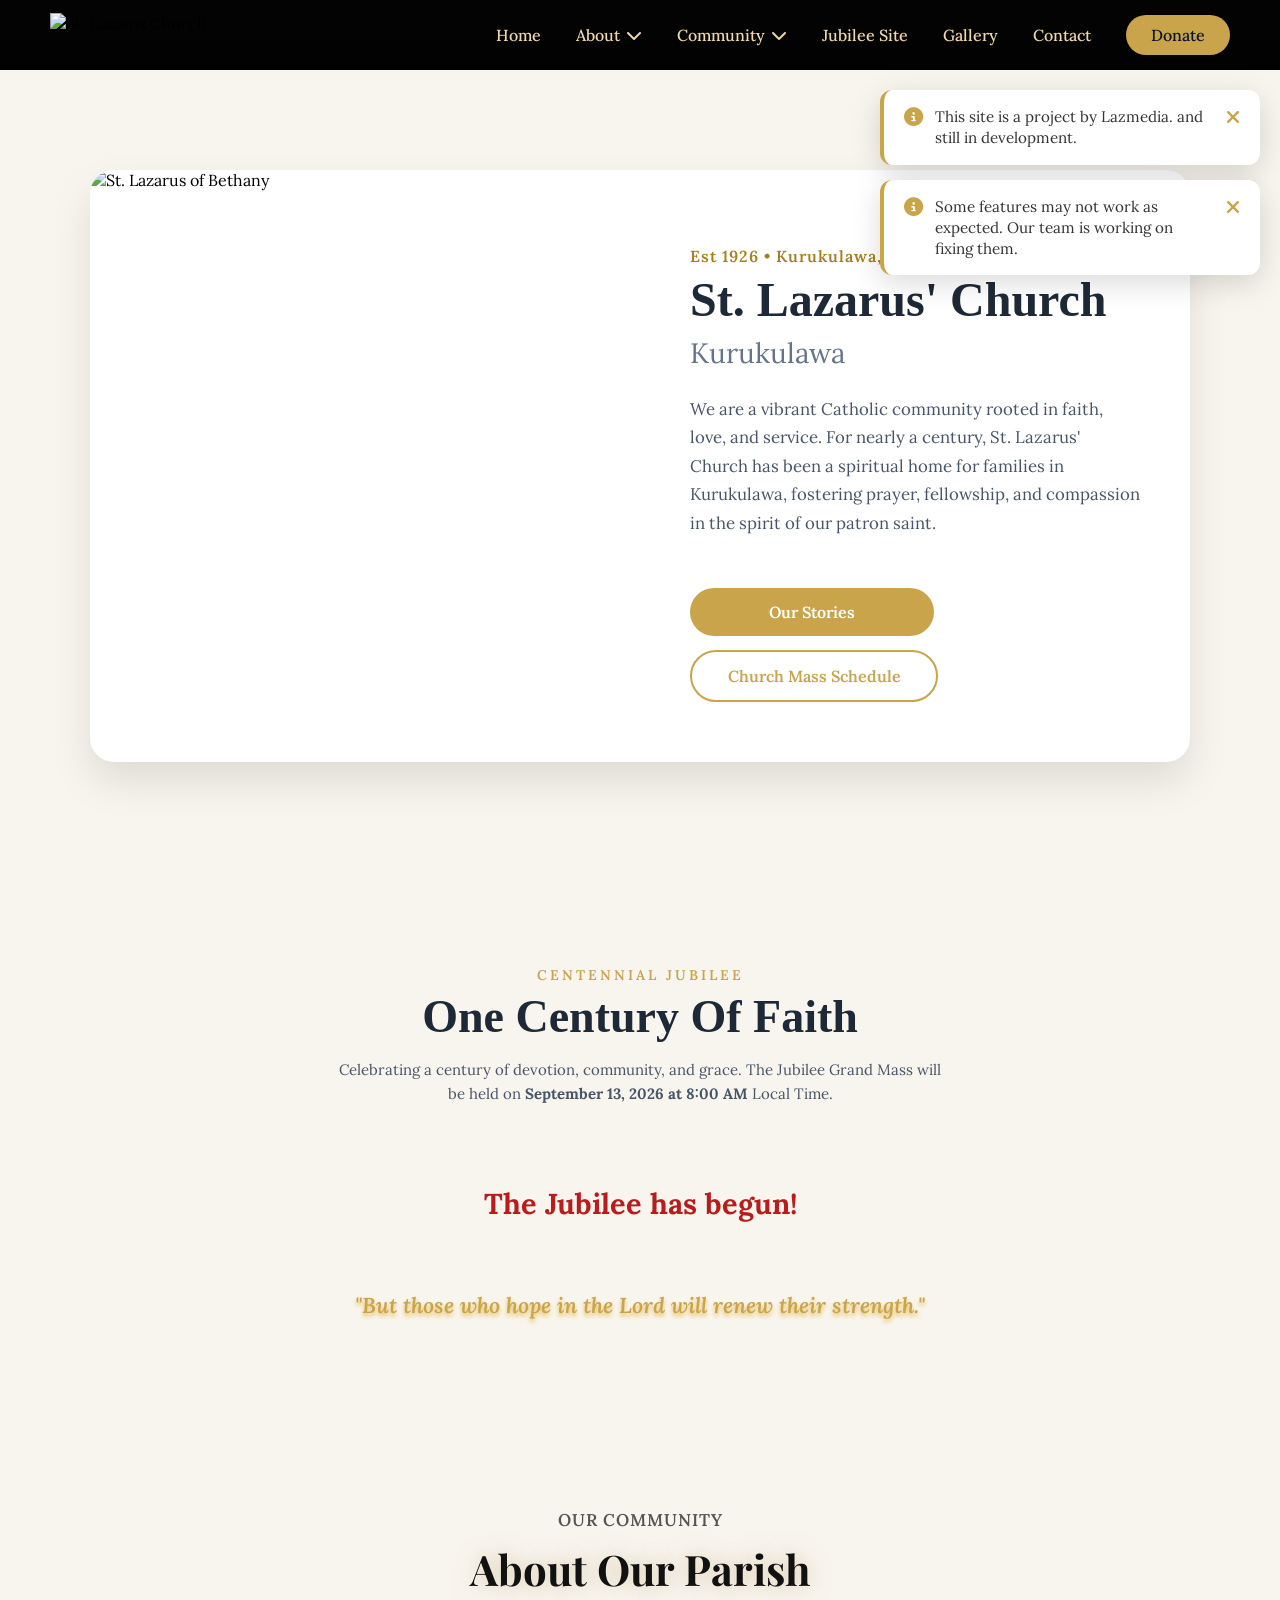
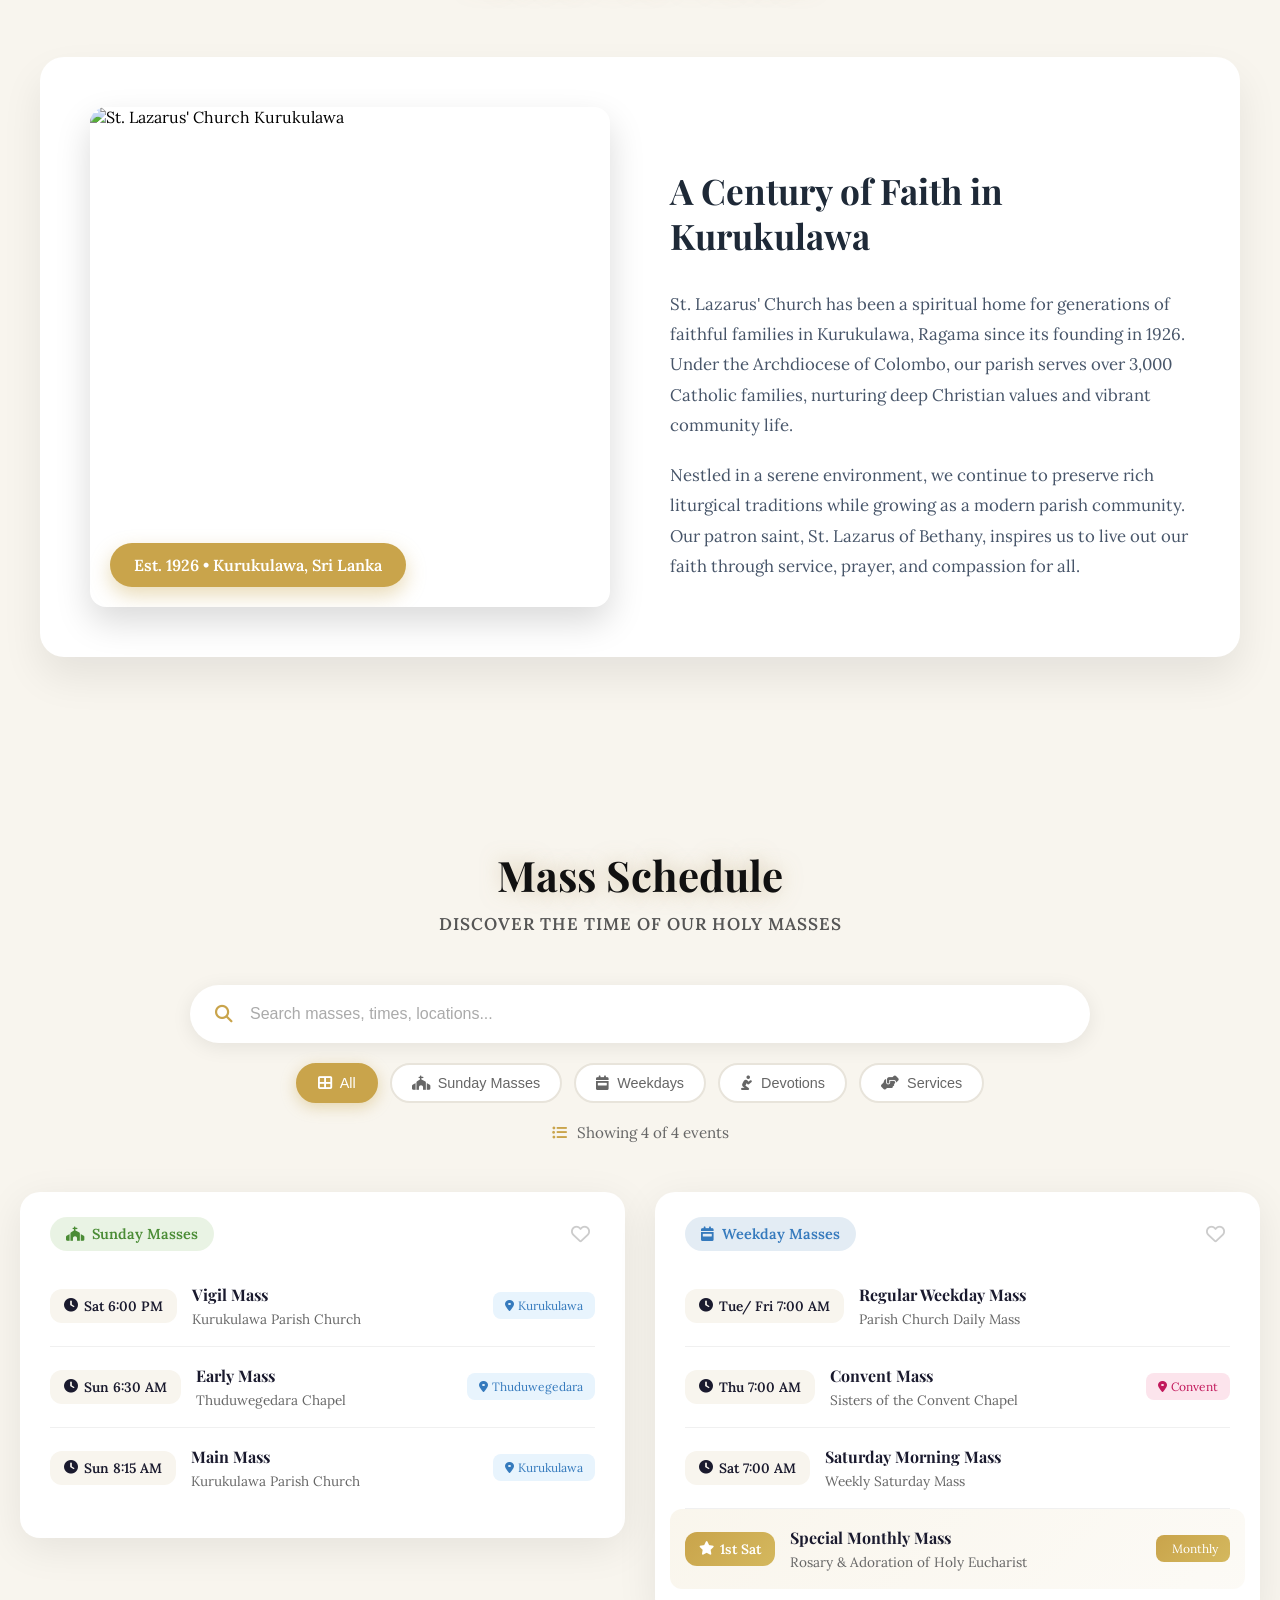
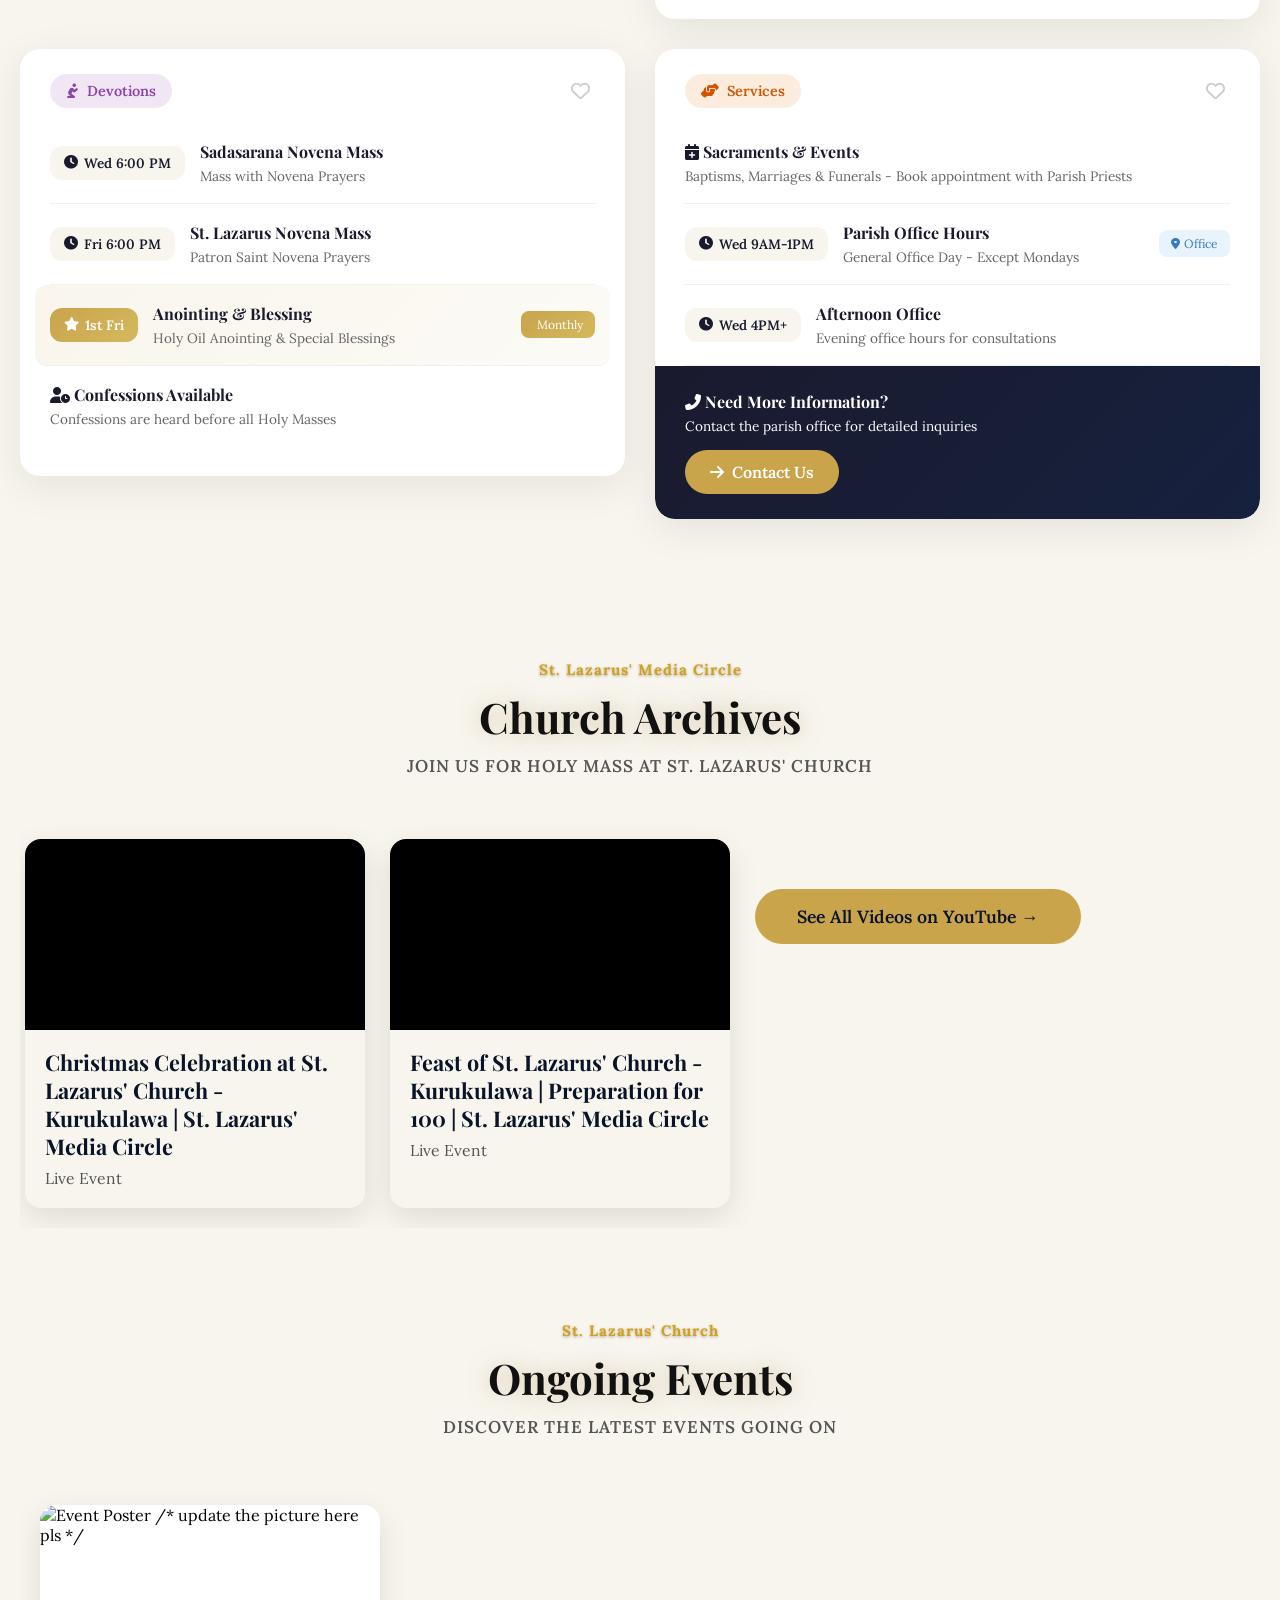
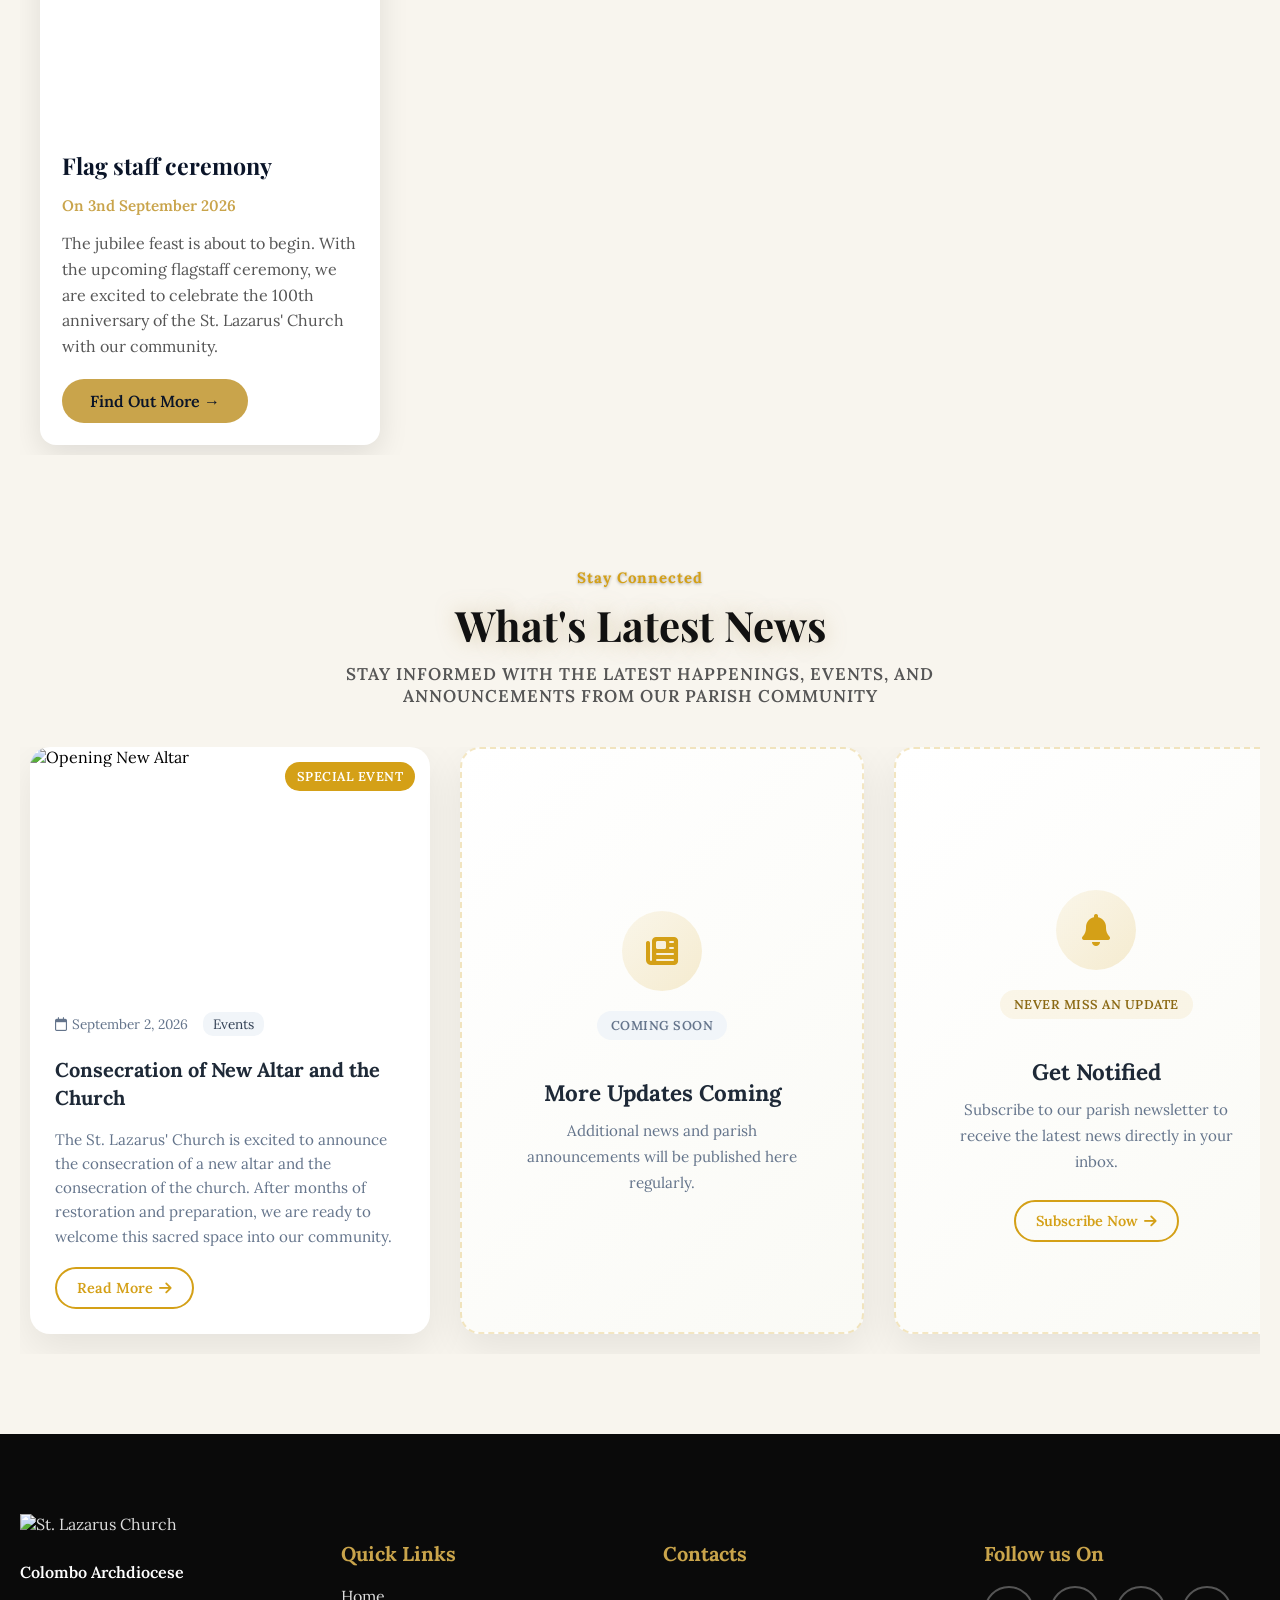
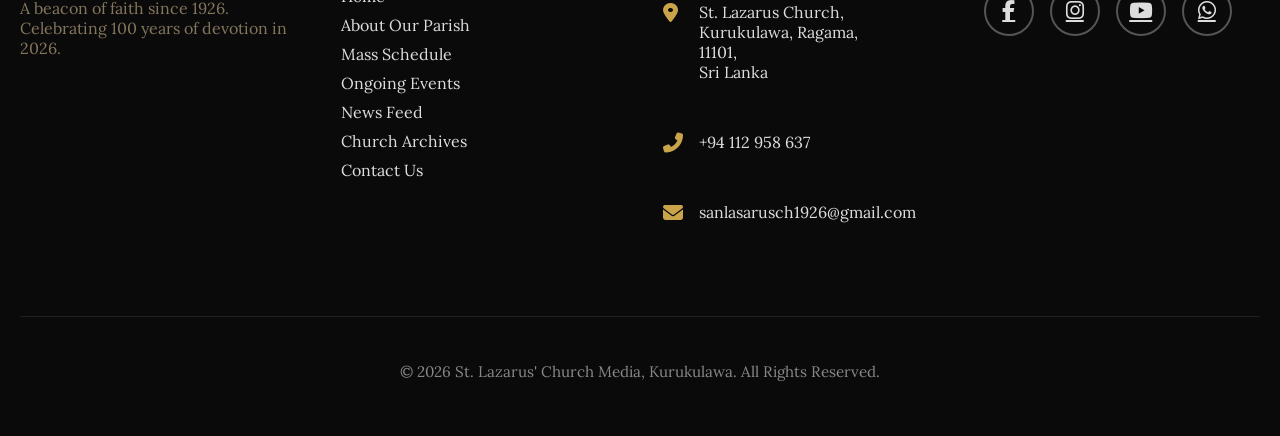
==== commit 80fa4f26: "Add files via upload" ====
--- a/index.html
+++ b/index.html
@@ -190,7 +190,7 @@
                 <div class="about-image-column">
                     <div class="image-container">
                         <img src="https://res.cloudinary.com/ejsvt1ie/image/upload/v1788386018/IMG_0024.jpg" alt="St. Lazarus' Church Kurukulawa" class="church-photo">
-                        <div class="image-badge">Est. 1926</div>
+                        <div class="image-badge">Est. 1926 • Kurukulawa, Sri Lanka</div>
                     </div>
                 </div>
 
@@ -617,19 +617,19 @@
             <div class="news-scroll-container">
                 <div class="news-grid">
 
-                    <!-- Featured News Card - Sample Made-up News -->
+                    <!-- Featured News Card - Opening New Altar -->
                     <div class="news-card">
                         <div class="news-image">
-                            <img src="https://images.unsplash.com/photo-1438232992991-995b7058bbb3?w=800&h=600&fit=crop" alt="Christmas Carol Service">
-                            <span class="news-badge">Development Test</span>
+                            <img src="https://res.cloudinary.com/ejsvt1ie/image/upload/v1788420020/IMG_0265.jpg" alt="Opening New Altar">
+                            <span class="news-badge">Special Event</span>
                         </div>
                         <div class="news-content">
                             <div class="news-meta">
-                                <span class="news-date"><i class="far fa-calendar"></i> August 27, 2026</span>
+                                <span class="news-date"><i class="far fa-calendar"></i> September 2, 2026</span>
                                 <span class="news-category">Events</span>
                             </div>
-                            <h3>Annual Christmas Carol Service Registrations Open</h3>
-                            <p>Parish families are invited to register for our beloved annual Christmas carol service, celebrating the birth of Christ with song and community.</p>
+                            <h3>Consecration of New Altar and the Church</h3>
+                            <p>The St. Lazarus' Church is excited to announce the consecration of a new altar and the consecration of the church. After months of restoration and preparation, we are ready to welcome this sacred space into our community.</p>
                             <a href="news.html" class="read-more-btn">
                                 <span>Read More</span>
                                 <i class="fas fa-arrow-right"></i>
--- a/CSS/index-style.css
+++ b/CSS/index-style.css
@@ -185,263 +185,167 @@
     margin-bottom: 60px;
 }
 
-.main-church-title {
-    font-size: 1.8rem;
-    font-weight: 700;
+.section-subtitle {
     color: #c9a44b;
-    letter-spacing: 2px;
-    margin-bottom: 12px;
+    font-weight: 600;
+    letter-spacing: 1px;
     text-transform: uppercase;
-}
-
-
+    margin-bottom: 10px;
+    font-size: 1rem;
+}
 
 .section-title {
     font-family: 'Playfair Display', Georgia, 'Times New Roman', Times, serif;
     font-size: 48px;
     font-weight: 700;
     color: #1e2937;
-    margin-bottom: 12px;
+    margin-bottom: 0;
     margin-top: 0;
-    text-shadow: 0px 4px 15px #c9a44b;
-}
-
-.section-desc {
-    font-size: 15px;
-    color: #64748b;
-    max-width: 600px;
-    margin: 0 auto;
-}
-
-/* Main Content Card - Clean layout: left=image+desc, right=2x2 features */
-.main-content-card {
+    text-shadow: 0px 4px 15px rgba(201, 164, 75, 0.3);
+}
+
+/* Main About Content - Two Column Layout */
+.about-content {
+    display: grid;
+    grid-template-columns: 1fr 1fr;
+    gap: 60px;
+    align-items: center;
     background: white;
     border-radius: 24px;
+    padding: 50px;
     box-shadow: 0 20px 40px rgba(0, 0, 0, 0.08);
+}
+
+/* Image Column */
+.about-image-column {
+    position: relative;
+}
+
+.image-container {
+    position: relative;
+    border-radius: 16px;
     overflow: hidden;
-    display: grid;
-    grid-template-columns: 1fr 1fr;
-    gap: 0;
-    margin-bottom: 80px;
-    opacity: 0;
-    transform: translateY(60px);
-    transition: all 1.2s cubic-bezier(0.25, 0.1, 0.25, 1);
-}
-
-.main-content-card.visible {
-    opacity: 1;
-    transform: translateY(0);
-}
-
-/* Left Column: Featured image card + description card stacked vertically */
-.about-left-column {
+    box-shadow: 0 15px 35px rgba(0, 0, 0, 0.15);
+}
+
+.church-photo {
+    width: 100%;
+    height: 500px;
+    object-fit: cover;
+    display: block;
+    transition: transform 0.5s ease;
+}
+
+.image-container:hover .church-photo {
+    transform: scale(1.05);
+}
+
+.image-badge {
+    position: absolute;
+    bottom: 20px;
+    left: 20px;
+    background: #c9a44b;
+    color: white;
+    padding: 12px 24px;
+    border-radius: 50px;
+    font-weight: 600;
+    font-size: 1rem;
+    box-shadow: 0 8px 20px rgba(201, 164, 75, 0.4);
+}
+
+/* Text Column */
+.about-text-column {
     display: flex;
     flex-direction: column;
-    height: 100%;
-    overflow: hidden;
     gap: 20px;
-    padding: 20px;
-    background: #f8f5ee;
-}
-
-.about-image {
-    background: white;
-    border-radius: 20px;
-    box-shadow: 0 10px 25px rgba(0, 0, 0, 0.06);
-    overflow: hidden;
-    transition: transform 0.3s ease, box-shadow 0.3s ease;
-    opacity: 0;
-    transform: translateX(-30px);
-    transition: all 0.8s cubic-bezier(0.25, 0.1, 0.25, 1);
-}
-
-.about-image:hover {
-    transform: translateY(-8px);
-    box-shadow: 0 20px 35px rgba(185, 28, 28, 0.12);
-}
-
-.about-image img {
-    width: 100%;
-    height: 270px;
-    object-fit: cover;
-    object-position: center;
-    display: block;
-}
-
-.main-content-card.visible .about-image {
-    opacity: 1;
-    transform: translateX(0);
-}
-
-.about-text {
-    background: white;
-    padding: 35px 25px;
-    border-radius: 20px;
-    box-shadow: 0 10px 25px rgba(0, 0, 0, 0.06);
-    display: flex;
-    align-items: center;
-    height: 270px;
-    transition: transform 0.3s ease, box-shadow 0.3s ease;
-    opacity: 0;
-    transform: translateX(-30px);
-    transition: all 0.8s cubic-bezier(0.25, 0.1, 0.25, 1) 0.2s;
-}
-
-.about-text:hover {
-    transform: translateY(-8px);
-    box-shadow: 0 20px 35px rgba(185, 28, 28, 0.12);
-}
-
-.main-content-card.visible .about-text {
-    opacity: 1;
-    transform: translateX(0);
-}
-
-.about-text p {
+}
+
+.about-text-column h3 {
+    font-family: 'Playfair Display', serif;
+    font-size: 2.2rem;
+    color: #1e2937;
+    margin-bottom: 10px;
+    line-height: 1.3;
+}
+
+.about-text-column p {
+    color: #475569;
+    line-height: 1.8;
     font-size: 1.05rem;
-    line-height: 1.75;
-    color: #475569;
+    font-family: 'Lora', serif;
     margin: 0;
 }
 
 
 
-/* Right Column: 2x2 Grid of Feature Cards */
-.about-features-grid {
-    display: grid;
-    grid-template-columns: 1fr 1fr;
-    grid-template-rows: 1fr 1fr;
-    gap: 20px;
-    padding: 20px;
-    background: #f8f5ee;
-}
-
-/* Staggered animations for feature cards */
-.about-features-grid .feature-card:nth-child(1) {
-    opacity: 0;
-    transform: translateX(30px);
-    transition: all 0.8s cubic-bezier(0.25, 0.1, 0.25, 1) 0.3s;
-}
-
-.about-features-grid .feature-card:nth-child(2) {
-    opacity: 0;
-    transform: translateX(30px);
-    transition: all 0.8s cubic-bezier(0.25, 0.1, 0.25, 1) 0.4s;
-}
-
-.about-features-grid .feature-card:nth-child(3) {
-    opacity: 0;
-    transform: translateX(30px);
-    transition: all 0.8s cubic-bezier(0.25, 0.1, 0.25, 1) 0.5s;
-}
-
-.about-features-grid .feature-card:nth-child(4) {
-    opacity: 0;
-    transform: translateX(30px);
-    transition: all 0.8s cubic-bezier(0.25, 0.1, 0.25, 1) 0.6s;
-}
-
-.main-content-card.visible .about-features-grid .feature-card {
-    opacity: 1;
-    transform: translateX(0);
-}
-
-/* Features Grid - original kept for other sections if needed */
-.features-grid {
-    display: grid;
-    grid-template-columns: repeat(auto-fit, minmax(260px, 1fr));
-    gap: 24px;
-}
-
-.feature-card {
-    background: white;
-    padding: 35px 25px;
-    border-radius: 20px;
-    text-align: center;
-    box-shadow: 0 10px 25px rgba(0, 0, 0, 0.06);
-    transition: transform 0.3s ease, box-shadow 0.3s ease;
-}
-
-.feature-card:hover {
-    transform: translateY(-8px);
-    box-shadow: 0 20px 35px rgba(185, 28, 28, 0.12);
-}
-
-.icon-circle {
-    width: 70px;
-    height: 70px;
-    background: #fef2f2;
-    color: #c9a44b;
-    border-radius: 50%;
-    display: flex;
-    align-items: center;
-    justify-content: center;
-    font-size: 1.8rem;
-    margin: 0 auto 20px;
-}
-
-.feature-card h3 {
-    font-size: 1.35rem;
-    color: #1e2937;
-    margin-bottom: 12px;
-}
-
-.feature-card p {
-    color: #64748b;
-    line-height: 1.6;
-}
-
-/* Responsive */
+/* Responsive Styles */
 @media (max-width: 992px) {
-    .main-content-card {
+    .about-content {
         grid-template-columns: 1fr;
-    }
-    
-    .about-left-column,
-    .about-features-grid {
-        padding: 18px;
-        gap: 16px;
-    }
-    
-    .about-image img {
-        height: 300px;
-    }
-    
-    .about-features-grid {
-        grid-template-columns: 1fr 1fr;
-    }
-    
-    /* Mobile: all elements fade up instead of sideways */
-    .about-image,
-    .about-text,
-    .about-features-grid .feature-card {
-        transform: translateY(30px) !important;
-    }
-    
-    .main-content-card.visible .about-image,
-    .main-content-card.visible .about-text,
-    .main-content-card.visible .about-features-grid .feature-card {
-        transform: translateY(0) !important;
-    }
-
-    .about-text {
-        padding: 35px 30px;
-    }
-}
-
-@media (max-width: 600px) {
+        gap: 40px;
+        padding: 40px 30px;
+    }
+    
+    .church-photo {
+        height: 400px;
+    }
+    
+    .about-text-column h3 {
+        font-size: 2rem;
+    }
+}
+
+@media (max-width: 768px) {
     .about-parish {
         padding: 80px 15px;
     }
-
-    .main-church-title {
-        font-size: 15px;
-    }
+    
     .section-title {
-        font-family: 'Playfair Display', Georgia, 'Times New Roman', Times, serif;
-        font-size: 39px;
-        margin-top: 0;
-        text-shadow: 0px 4px 15px #c9a44b;
+        font-size: 36px;
+    }
+    
+    .about-content {
+        padding: 30px 25px;
+        gap: 35px;
+    }
+    
+    .church-photo {
+        height: 320px;
+    }
+    
+    .about-text-column h3 {
+        font-size: 1.8rem;
+    }
+    
+
+}
+
+@media (max-width: 480px) {
+    .about-content {
+        padding: 25px 20px;
+        gap: 30px;
+        border-radius: 16px;
+    }
+    
+    .church-photo {
+        height: 260px;
+    }
+    
+    .image-badge {
+        padding: 10px 18px;
+        font-size: 0.9rem;
+        bottom: 15px;
+        left: 15px;
+    }
+    
+    .about-text-column h3 {
+        font-size: 1.5rem;
+    }
+    
+    .about-btn {
+        width: 100%;
+        justify-content: center;
+        padding: 14px 24px;
     }
 }
 
